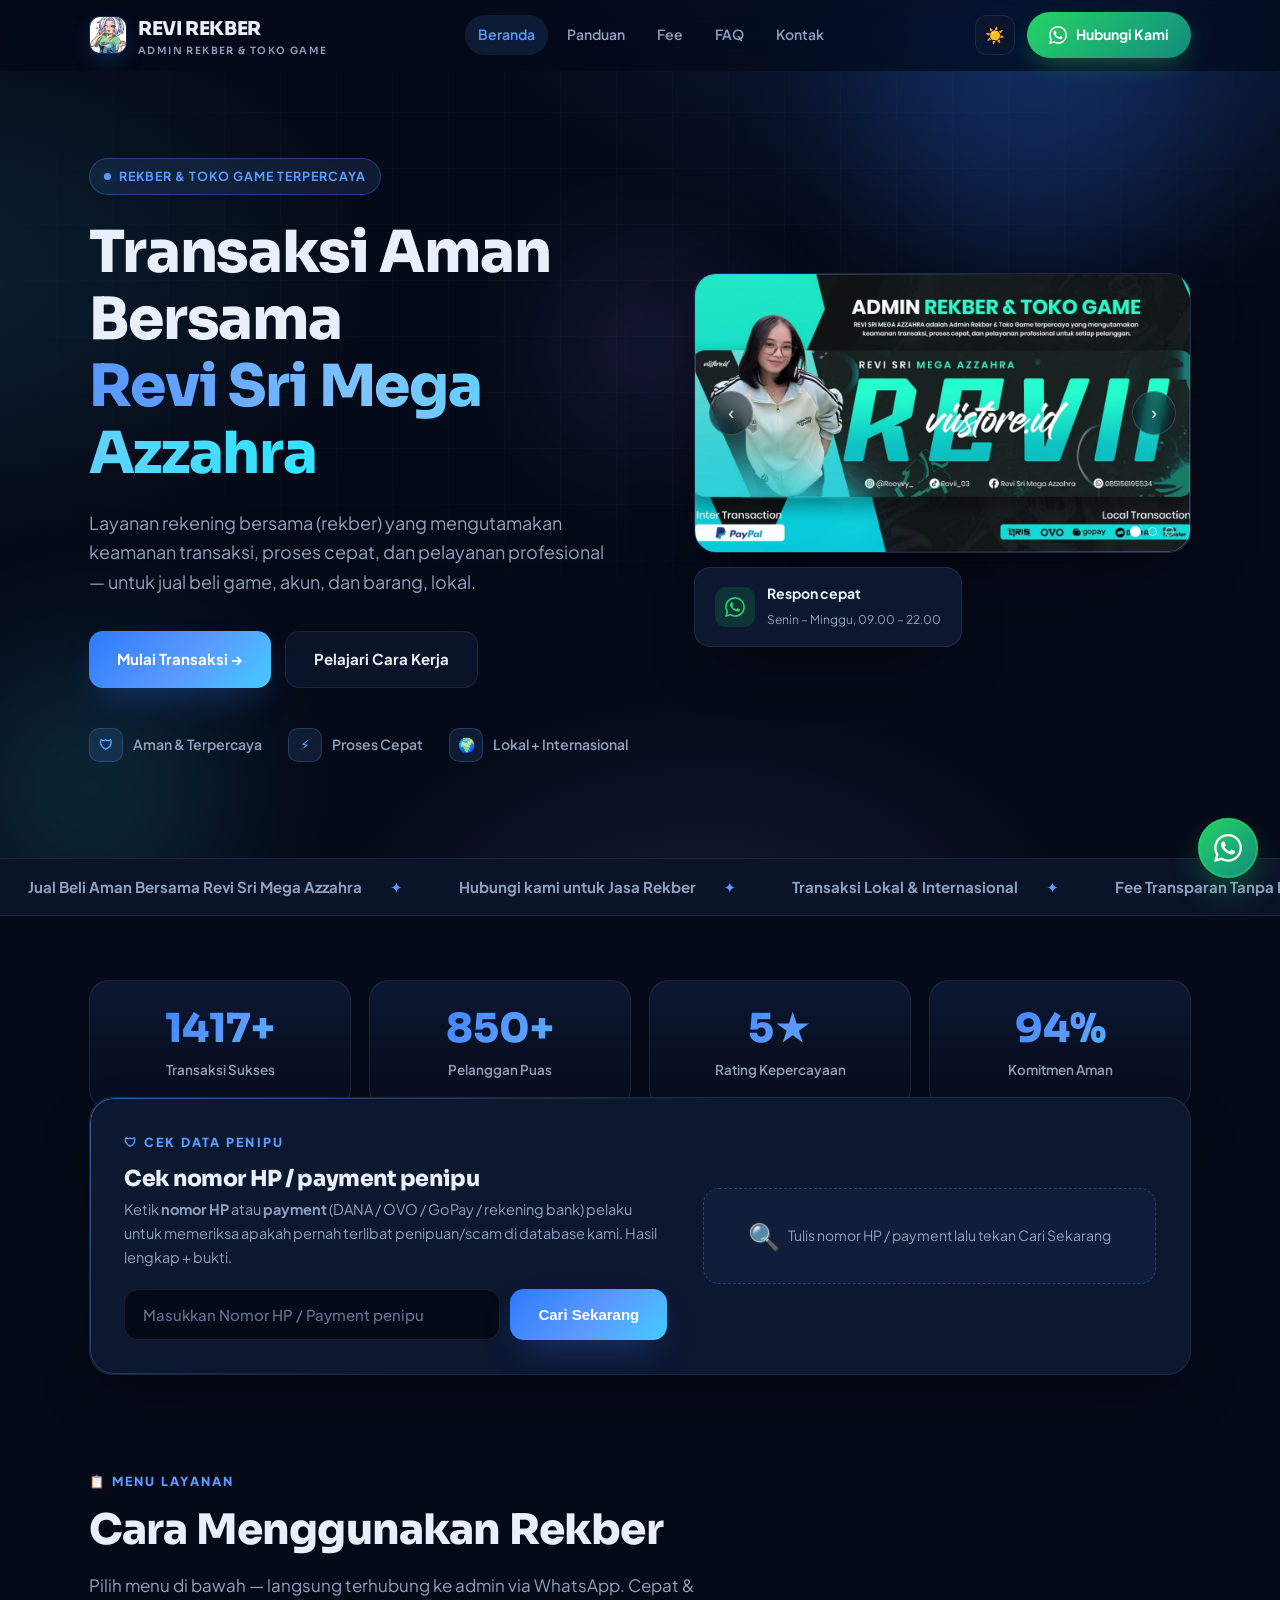
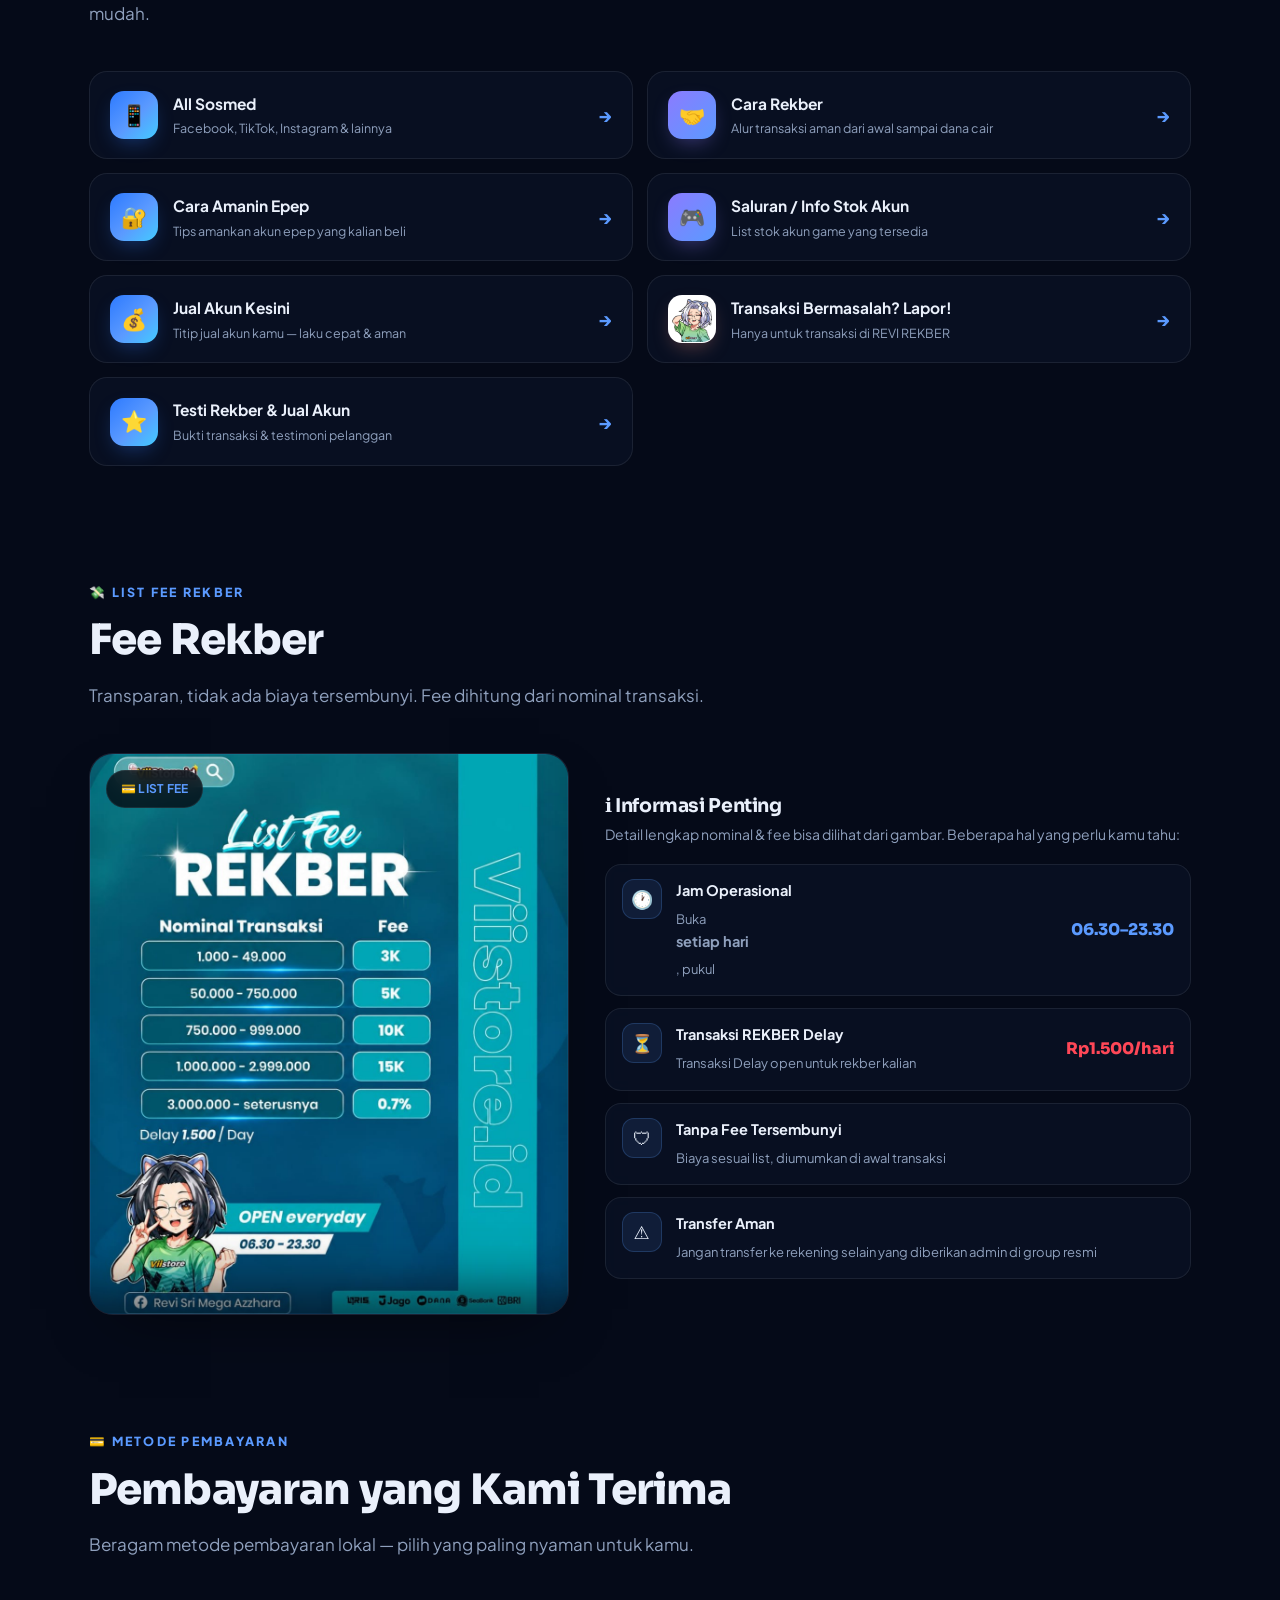
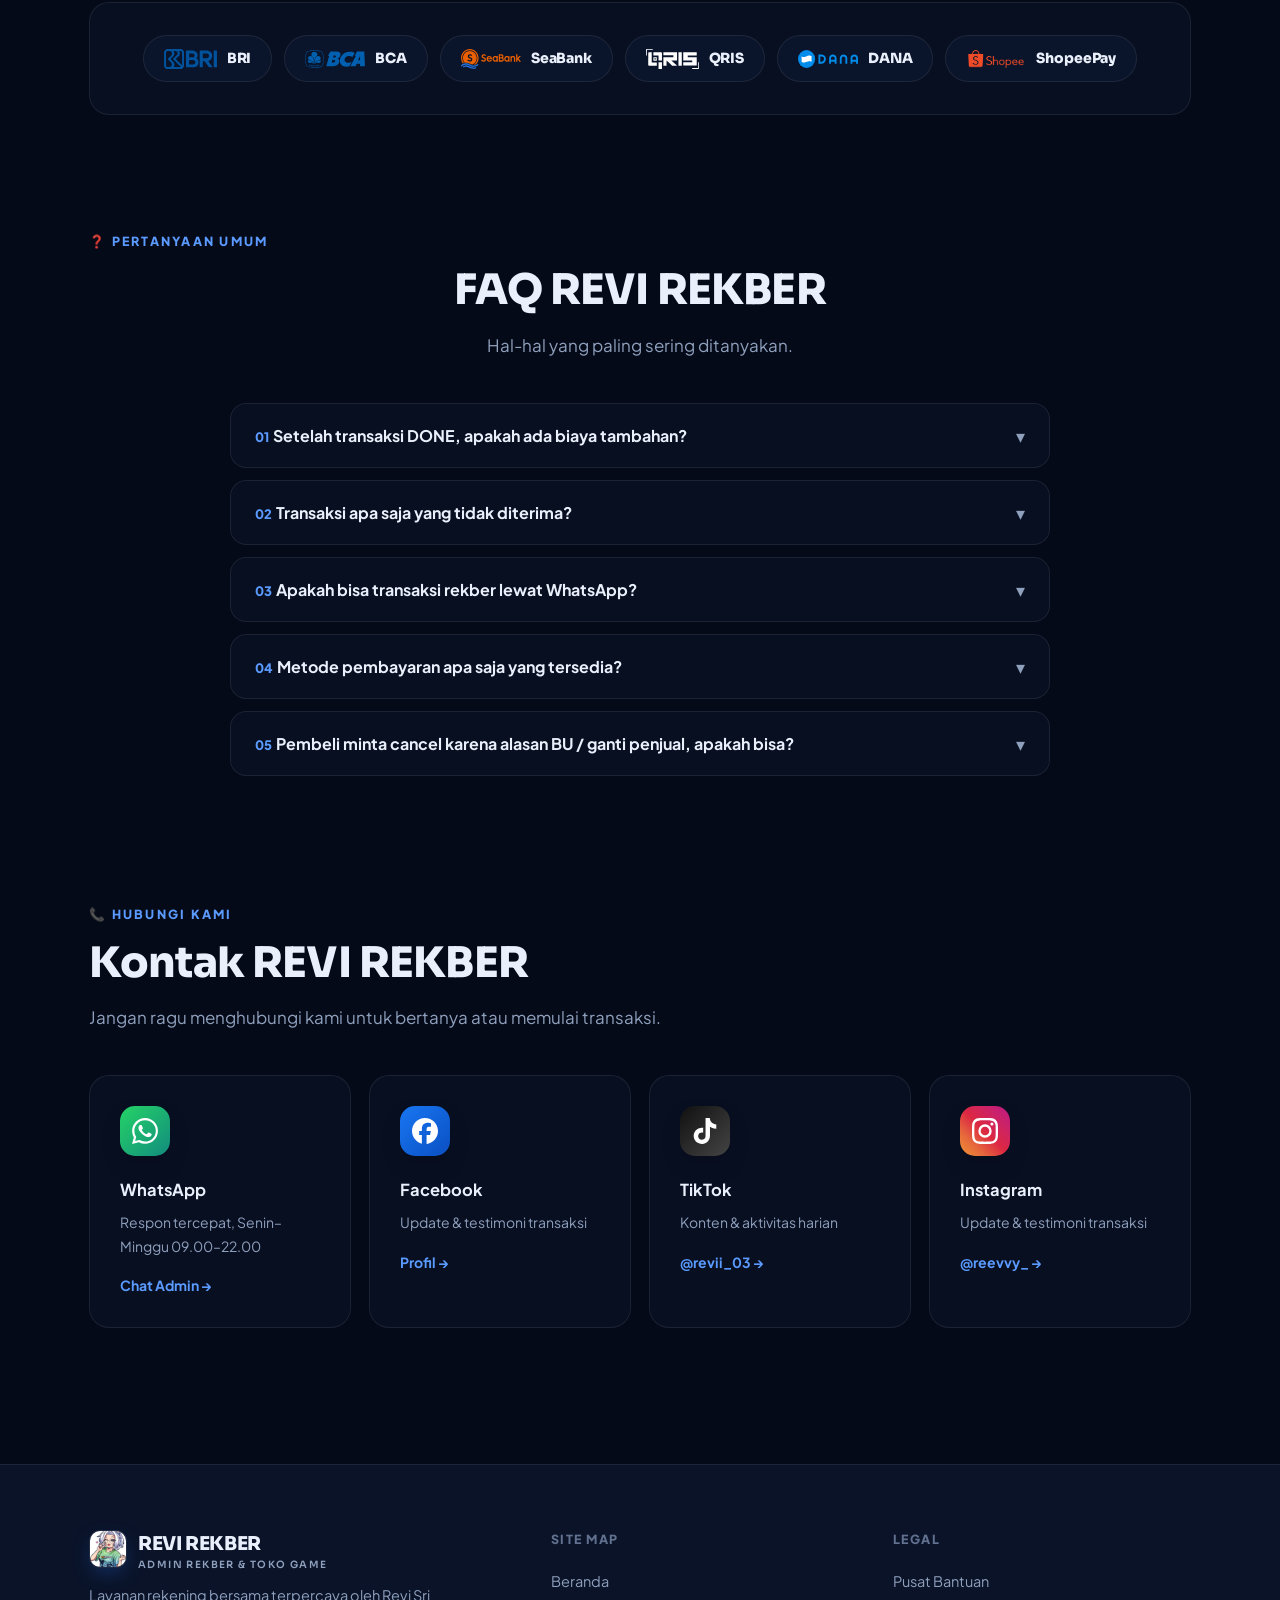
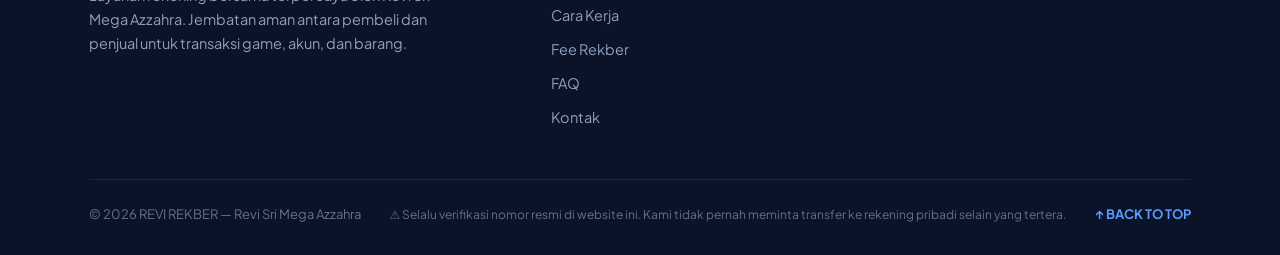
==== index.html @ 588df106 "Fix nomor WA utama: 6281234567890 -> 6285156195534 (Admin 1) — tombol Hubungi Kami & FAB WA" ====
<!DOCTYPE html>
<html lang="id">
<head>
<meta charset="UTF-8">
<meta name="viewport" content="width=device-width, initial-scale=1.0">
<title>REVI REKBER — Admin Rekber & Toko Game Terpercaya</title>
<meta name="description" content="Layanan rekening bersama (rekber) terpercaya oleh Revi Sri Mega Azzahra. Transaksi lokal aman: game, akun, dan barang. GoPay, DANA, Bank.">
<link rel="preconnect" href="https://fonts.googleapis.com">
<link rel="preconnect" href="https://fonts.gstatic.com" crossorigin>
<link href="https://fonts.googleapis.com/css2?family=Plus+Jakarta+Sans:wght@400;500;600;700;800&family=Sora:wght@600;700;800&display=swap" rel="stylesheet">
<link rel="icon" type="image/png" href="img/favicon-brand.png">
<link rel="apple-touch-icon" href="img/apple-icon.png">
<style>
/* ===== CONFIG (EDIT DI SINI) ===== */
/* nomor WA: format 628xxx (tanpa +) */
/* ================================= */
:root{
  --bg:#050a18;
  --bg-2:#081129;
  --surface:rgba(13,24,48,.72);
  --surface-solid:#0c1730;
  --card-bg:rgba(10,19,38,.72);
  --card-bg-solid:#0a1326;
  --line:rgba(255,255,255,.08);
  --ink:#eaf0fb;
  --muted:#8fa0bd;
  --muted-2:#61718f;
  --blue:#5b9aff;
  --blue-deep:#2d7aff;
  --cyan:#38e1ff;
  --violet:#8b7bff;
  --blue-glow:rgba(45,122,255,.38);
  --green:#22c55e;
  --green-glow:rgba(37,211,102,.45);
  --red:#ff4757;
  --gold:#ffd166;
  --grad-main:linear-gradient(135deg,#2d7aff 0%,#5b9aff 55%,#38e1ff 120%);
  --grad-violet:linear-gradient(135deg,#8b7bff,#5b9aff);
  --grad-wa:linear-gradient(135deg,#25d366,#128c7e);
  --shadow:0 24px 60px -22px rgba(0,0,0,.65);
  --font:"Plus Jakarta Sans",system-ui,sans-serif;
  --font-d:"Sora","Plus Jakarta Sans",system-ui,sans-serif;
}
[data-theme="light"]{
  --bg:#f2f6fd;
  --bg-2:#e9eff9;
  --surface:rgba(255,255,255,.82);
  --surface-solid:#ffffff;
  --card-bg:rgba(255,255,255,.86);
  --card-bg-solid:#ffffff;
  --line:rgba(12,22,45,.10);
  --ink:#0c162d;
  --muted:#4b5d7c;
  --muted-2:#7c8aa5;
  --blue-glow:rgba(45,122,255,.22);
  --green-glow:rgba(37,211,102,.28);
  --shadow:0 24px 60px -26px rgba(15,40,90,.28);
}
*{margin:0;padding:0;box-sizing:border-box}
html{scroll-behavior:smooth}
body{
  background:var(--bg);
  color:var(--ink);
  font-family:var(--font);
  font-size:16px;
  line-height:1.65;
  transition:background .3s,color .3s;
  overflow-x:hidden;
}
a{color:inherit;text-decoration:none}
img{max-width:100%;display:block}
.container{max-width:1150px;margin:0 auto;padding:0 24px}
.badge{
  display:inline-flex;align-items:center;gap:8px;
  font-size:12.5px;font-weight:700;letter-spacing:.08em;text-transform:uppercase;
  color:var(--blue);background:rgba(91,154,255,.12);
  border:1px solid rgba(91,154,255,.3);
  padding:7px 14px;border-radius:100px;
  backdrop-filter:blur(6px);
}
.badge .dot{width:7px;height:7px;border-radius:50%;background:var(--blue);box-shadow:0 0 10px var(--blue-glow);animation:pulse 2s infinite}
@keyframes pulse{0%,100%{opacity:1;transform:scale(1)}50%{opacity:.55;transform:scale(.82)}}
h1,h2,h3{line-height:1.16;letter-spacing:-.02em;font-family:var(--font-d)}
.section{padding:96px 0}
.section-tag{font-size:12.5px;font-weight:800;letter-spacing:.18em;text-transform:uppercase;color:var(--blue);margin-bottom:14px;display:block}
.section h2{font-size:clamp(28px,4vw,42px);font-weight:800;margin-bottom:16px}
.section .lead{color:var(--muted);max-width:640px;margin-bottom:44px;font-size:17px}

/* ===== SCROLL PROGRESS ===== */
.progress{position:fixed;top:0;left:0;right:0;height:3px;z-index:999;background:transparent}
.progress-bar{height:100%;width:0;background:var(--grad-main);box-shadow:0 0 12px var(--blue-glow);transition:width .12s linear}

/* ===== NAV ===== */
nav{
  position:fixed;top:0;left:0;right:0;z-index:100;
  background:rgba(5,10,24,.72);
  backdrop-filter:blur(18px) saturate(1.4);
  -webkit-backdrop-filter:blur(18px) saturate(1.4);
  border-bottom:1px solid transparent;
  transition:background .3s,border-color .3s,box-shadow .3s;
}
nav.scrolled{background:rgba(5,10,24,.9);border-bottom:1px solid var(--line);box-shadow:0 12px 40px -18px rgba(0,0,0,.6)}
[data-theme="light"] nav{background:rgba(242,246,253,.8)}
[data-theme="light"] nav.scrolled{background:rgba(242,246,253,.95)}
.nav-inner{display:flex;align-items:center;justify-content:space-between;height:70px}
.logo{display:flex;align-items:center;gap:11px;font-weight:800;font-size:19px;letter-spacing:-.02em;font-family:var(--font-d)}
.logo-mark{
  width:38px;height:38px;border-radius:11px;
  overflow:hidden;flex:none;
  background:var(--surface-solid);
  display:grid;place-items:center;
  box-shadow:0 8px 22px -6px var(--blue-glow);
  position:relative;
  border:1px solid var(--line);
}
.logo-mark img{width:100%;height:100%;object-fit:cover;display:block}
.logo-mark::after{content:"";position:absolute;inset:0;border-radius:11px;background:var(--grad-main);opacity:.25;filter:blur(12px);z-index:-1}
.logo small{display:block;font-size:10px;font-weight:600;letter-spacing:.14em;color:var(--muted);text-transform:uppercase;line-height:1}
.nav-links{display:flex;gap:6px;align-items:center}
.nav-links a{
  font-size:14px;font-weight:600;color:var(--muted);transition:color .2s;
  padding:8px 13px;border-radius:100px;
}
.nav-links a:hover{color:var(--ink)}
.nav-links a.active{color:var(--blue);background:rgba(91,154,255,.12)}
.nav-cta{display:flex;align-items:center;gap:12px}
.btn-wa svg{width:18px;height:18px;fill:#fff;flex:none}
.btn-wa{
  display:inline-flex;align-items:center;gap:9px;
  background:var(--grad-wa);
  color:#fff;font-weight:700;font-size:14px;
  padding:11px 22px;border-radius:100px;
  box-shadow:0 10px 26px -8px var(--green-glow);
  transition:transform .2s,box-shadow .2s;
}
.btn-wa:hover{transform:translateY(-2px);box-shadow:0 16px 32px -8px var(--green-glow)}
.theme-toggle{
  width:40px;height:40px;border-radius:12px;border:1px solid var(--line);
  background:var(--surface);color:var(--muted);cursor:pointer;
  display:grid;place-items:center;font-size:16px;transition:color .2s,border-color .2s,transform .2s;
}
.theme-toggle:hover{color:var(--blue);border-color:var(--blue);transform:rotate(14deg)}
.hamburger{display:none;background:none;border:none;color:var(--ink);font-size:24px;cursor:pointer}
@media(max-width:960px){
  .nav-links{display:none}
  .hamburger{display:block}
  .nav-links.open{
    display:flex;position:absolute;top:70px;left:0;right:0;
    flex-direction:column;background:var(--surface-solid);
    border-bottom:1px solid var(--line);padding:18px 24px 26px;gap:10px;align-items:stretch;
  }
  .nav-links.open a{text-align:left;padding:12px 16px}
}

/* ===== HERO ===== */
.hero{
  position:relative;padding:158px 0 96px;
  background:
    radial-gradient(1000px 520px at 85% -8%, rgba(45,122,255,.2), transparent 65%),
    radial-gradient(760px 460px at -6% 32%, rgba(56,225,255,.1), transparent 60%),
    radial-gradient(640px 420px at 55% 110%, rgba(139,123,255,.12), transparent 60%),
    var(--bg);
  overflow:hidden;
}
.hero::before{
  content:"";position:absolute;inset:0;pointer-events:none;
  background-image:linear-gradient(var(--line) 1px,transparent 1px),linear-gradient(90deg,var(--line) 1px,transparent 1px);
  background-size:56px 56px;opacity:.22;
  mask-image:radial-gradient(ellipse 90% 70% at 50% 30%,#000 30%,transparent 75%);
  -webkit-mask-image:radial-gradient(ellipse 90% 70% at 50% 30%,#000 30%,transparent 75%);
}
.orb{position:absolute;border-radius:50%;filter:blur(70px);pointer-events:none;opacity:.5;animation:float 9s ease-in-out infinite}
.orb.o1{width:340px;height:340px;background:rgba(45,122,255,.4);top:-80px;right:6%;animation-delay:0s}
.orb.o2{width:260px;height:260px;background:rgba(56,225,255,.28);bottom:-60px;left:-40px;animation-delay:-3s}
.orb.o3{width:180px;height:180px;background:rgba(139,123,255,.3);top:30%;left:44%;animation-delay:-6s}
@keyframes float{0%,100%{transform:translateY(0)}50%{transform:translateY(-26px)}}
.hero-grid{position:relative;z-index:2;display:grid;grid-template-columns:1.05fr .95fr;gap:56px;align-items:center}
.hero .badge{margin-bottom:24px}
.hero h1{font-size:clamp(34px,5vw,58px);font-weight:800;margin-bottom:20px}
.hero h1 .grad{
  background:linear-gradient(92deg,var(--blue) 8%,#7ec4ff 45%,var(--cyan) 90%);
  -webkit-background-clip:text;background-clip:text;-webkit-text-fill-color:transparent;
}
.hero p.lead{color:var(--muted);font-size:18px;max-width:520px;margin-bottom:34px}
.hero-actions{display:flex;gap:14px;flex-wrap:wrap;margin-bottom:40px}
.btn{
  display:inline-flex;align-items:center;justify-content:center;gap:10px;
  font-weight:700;font-size:15px;padding:15px 28px;border-radius:14px;
  transition:transform .2s,box-shadow .2s,background .2s;
  cursor:pointer;border:none;
}
.btn-blue{background:var(--grad-main);color:#fff;box-shadow:0 16px 36px -12px var(--blue-glow);position:relative;overflow:hidden}
.btn-blue::after{content:"";position:absolute;top:0;left:-80%;width:50%;height:100%;background:linear-gradient(100deg,transparent,rgba(255,255,255,.35),transparent);transform:skewX(-20deg);animation:shine 3.4s ease-in-out infinite}
@keyframes shine{0%{left:-80%}55%,100%{left:140%}}
.btn-blue:hover{transform:translateY(-3px)}
.btn-ghost{border:1px solid var(--line);color:var(--ink);background:var(--surface);backdrop-filter:blur(8px)}
.btn-ghost:hover{border-color:var(--blue);color:var(--blue);transform:translateY(-3px)}
.hero-trust{display:flex;gap:26px;flex-wrap:wrap}
.trust-item{display:flex;align-items:center;gap:10px;font-size:14px;color:var(--muted);font-weight:600}
.trust-item .ic{
  width:34px;height:34px;border-radius:10px;background:rgba(91,154,255,.12);
  border:1px solid rgba(91,154,255,.25);display:grid;place-items:center;color:var(--blue);
}
.hero-visual{position:relative}
.carousel{
  border-radius:22px;overflow:hidden;position:relative;
  border:1px solid var(--line);box-shadow:var(--shadow);
  background:var(--surface-solid);
}
.carousel::before{content:"";position:absolute;inset:0;border-radius:22px;padding:1px;background:linear-gradient(140deg,rgba(91,154,255,.5),transparent 40%,transparent 60%,rgba(56,225,255,.35));-webkit-mask:linear-gradient(#000 0 0) content-box,linear-gradient(#000 0 0);-webkit-mask-composite:xor;mask-composite:exclude;pointer-events:none;z-index:3}
.carousel-track{display:flex;transition:transform .55s cubic-bezier(.4,0,.2,1)}
.carousel-slide{min-width:100%}
.carousel-slide img{width:100%;aspect-ratio:16/9;object-fit:cover;cursor:zoom-in}
.carousel-nav{
  position:absolute;bottom:16px;right:16px;display:flex;gap:8px;z-index:3;
}
.carousel-dot{
  width:9px;height:9px;border-radius:50%;border:1.5px solid #fff;
  background:transparent;cursor:pointer;opacity:.6;transition:all .25s;
}
.carousel-dot.active{background:#fff;opacity:1;transform:scale(1.2)}
.carousel-arrow{
  position:absolute;top:50%;transform:translateY(-50%);z-index:3;
  width:44px;height:44px;border-radius:50%;border:1px solid rgba(255,255,255,.18);cursor:pointer;
  background:rgba(5,10,24,.5);color:#fff;font-size:18px;
  backdrop-filter:blur(8px);transition:background .2s,transform .2s;
}
.carousel-arrow:hover{background:rgba(45,122,255,.85);transform:translateY(-50%) scale(1.06)}
.carousel-arrow.prev{left:14px}.carousel-arrow.next{right:14px}
.floating-card{
  position:relative;left:auto;bottom:auto;z-index:4;
  background:var(--surface-solid);border:1px solid var(--line);
  border-radius:16px;padding:14px 20px;box-shadow:var(--shadow);
  display:flex;align-items:center;gap:12px;backdrop-filter:blur(10px);
  width:max-content;max-width:100%;margin-top:14px;
}
.floating-card .ic{width:40px;height:40px;border-radius:11px;background:rgba(37,211,102,.15);color:#25d366;display:grid;place-items:center;font-size:18px}
.floating-card .ic svg{width:20px;height:20px;fill:#25d366}
.floating-card b{display:block;font-size:14px}
.floating-card span{font-size:12px;color:var(--muted)}

/* ===== MARQUEE ===== */
.marquee{
  border-top:1px solid var(--line);border-bottom:1px solid var(--line);
  background:var(--surface);overflow:hidden;padding:16px 0;
  backdrop-filter:blur(8px);
}
.marquee-track{display:flex;white-space:nowrap;animation:scroll 30s linear infinite;width:max-content}
.marquee-track span{
  font-weight:700;font-size:15px;color:var(--muted);
  padding:0 28px;display:flex;align-items:center;gap:28px;
}
.marquee-track span::after{content:"✦";color:var(--blue)}
@keyframes scroll{from{transform:translateX(0)}to{transform:translateX(-50%)}}

/* ===== STATS ===== */
.stats{
  padding:64px 0 40px;position:relative;z-index:5;
}
.stats-grid{display:grid;grid-template-columns:repeat(4,1fr);gap:18px}
.stat-card{
  background:linear-gradient(180deg,rgba(45,122,255,.08),transparent 60%),var(--card-bg);
  border:1px solid var(--line);border-radius:20px;padding:26px 22px;text-align:center;
  backdrop-filter:blur(10px);transition:transform .25s,border-color .25s;
}
.stat-card:hover{transform:translateY(-5px);border-color:rgba(91,154,255,.45)}
.stat-card .num{font-family:var(--font-d);font-size:clamp(28px,4vw,40px);font-weight:800;background:var(--grad-main);-webkit-background-clip:text;background-clip:text;-webkit-text-fill-color:transparent;line-height:1.1}
.stat-card span{display:block;margin-top:8px;font-size:13.5px;color:var(--muted);font-weight:600}
@media(max-width:900px){.stats-grid{grid-template-columns:repeat(2,1fr)}}

/* ===== CEK DATA ===== */
.cek-data{margin-top:-52px;position:relative;z-index:5}
.cek-card{
  background:var(--surface-solid);border:1px solid var(--line);
  border-radius:24px;box-shadow:var(--shadow);padding:34px;
  display:grid;grid-template-columns:1.2fr 1fr;gap:36px;align-items:center;
  backdrop-filter:blur(14px);
  position:relative;overflow:hidden;
}
.cek-card::before{content:"";position:absolute;inset:0;border-radius:24px;padding:1px;background:linear-gradient(140deg,rgba(91,154,255,.55),transparent 45%);-webkit-mask:linear-gradient(#000 0 0) content-box,linear-gradient(#000 0 0);-webkit-mask-composite:xor;mask-composite:exclude;pointer-events:none}
.cek-card h3{font-size:22px;font-weight:800;margin-bottom:6px}
.cek-card p{color:var(--muted);font-size:14.5px;margin-bottom:20px}
.cek-form{display:flex;gap:10px;flex-wrap:wrap}
.cek-form input{
  flex:1;min-width:200px;background:var(--bg);border:1px solid var(--line);
  color:var(--ink);font-family:var(--font);font-size:15px;font-weight:600;
  padding:15px 18px;border-radius:14px;outline:none;transition:border-color .2s,box-shadow .2s;
}
.cek-form input:focus{border-color:var(--blue);box-shadow:0 0 0 4px rgba(91,154,255,.14)}
.cek-form input::placeholder{color:var(--muted-2);font-weight:500}
.cek-res{
  background:rgba(91,154,255,.06);border:1px dashed rgba(91,154,255,.3);
  border-radius:16px;padding:20px;font-size:14px;color:var(--muted);
  min-height:96px;display:flex;align-items:center;justify-content:center;text-align:center;gap:8px;
  transition:border-color .25s,background .25s;
}
.cek-res.ok{border-color:rgba(37,211,102,.45);background:rgba(37,211,102,.08)}
.cek-res.danger{border-color:rgba(255,71,87,.5);background:rgba(255,71,87,.1);color:var(--red)}
.cek-res .big{font-size:26px}

/* ===== STEPS ===== */
.steps{display:grid;grid-template-columns:repeat(4,1fr);gap:18px}
.step{
  background:var(--card-bg);border:1px solid var(--line);border-radius:20px;
  padding:28px 22px;position:relative;transition:transform .25s,border-color .25s;
  backdrop-filter:blur(8px);
}
.step:hover{transform:translateY(-5px);border-color:rgba(91,154,255,.45)}
.step .num{
  font-size:36px;font-weight:800;line-height:1;
  background:var(--grad-main);
  -webkit-background-clip:text;background-clip:text;-webkit-text-fill-color:transparent;
  margin-bottom:18px;display:block;font-family:var(--font-d);
}
.step b{display:block;font-size:16.5px;margin-bottom:8px}
.step p{font-size:14px;color:var(--muted)}
.step .conn{
  position:absolute;top:50%;right:-14px;transform:translateY(-50%);
  color:var(--blue);font-size:18px;font-weight:800;z-index:2;
}
@media(max-width:1000px){
  .hero-grid{grid-template-columns:1fr;gap:40px}
  .cek-card{grid-template-columns:1fr}
  .steps{grid-template-columns:repeat(2,1fr)}
  .step .conn{display:none}
}
@media(max-width:600px){
  .steps{grid-template-columns:1fr}
  .section{padding:70px 0}
}

/* ===== TERMS ===== */
.terms{display:grid;grid-template-columns:repeat(2,1fr);gap:18px}
.term{
  background:var(--card-bg);border:1px solid var(--line);border-radius:18px;
  padding:24px;display:flex;gap:16px;align-items:flex-start;
  backdrop-filter:blur(8px);transition:transform .25s,border-color .25s;
}
.term:hover{transform:translateY(-3px);border-color:rgba(91,154,255,.35)}
.term .n{
  flex:none;width:36px;height:36px;border-radius:11px;
  background:rgba(91,154,255,.12);color:var(--blue);
  display:grid;place-items:center;font-weight:800;font-size:14px;font-family:var(--font-d);
}
.term p{font-size:14.5px;color:var(--muted)}
.term p b{color:var(--ink);font-weight:700}
.term.danger .n{background:rgba(255,71,87,.14);color:var(--red);box-shadow:0 0 18px -4px rgba(255,71,87,.5)}
.term.danger p b{color:var(--red)}
@media(max-width:800px){.terms{grid-template-columns:1fr}}

/* ===== FEE ===== */
.fee-wrap{display:grid;grid-template-columns:.9fr 1.1fr;gap:36px;align-items:center}
.fee-figure{
  position:relative;border-radius:24px;overflow:hidden;border:1px solid var(--line);
  background:var(--card-bg);box-shadow:0 24px 60px -30px rgba(0,0,0,.6);
}
.fee-figure img{display:block;width:100%;height:auto;max-height:560px;object-fit:cover}
.fee-figure .fee-badge{
  position:absolute;top:16px;left:16px;display:flex;align-items:center;gap:8px;
  background:rgba(6,10,18,.8);backdrop-filter:blur(8px);border:1px solid var(--line);
  padding:8px 14px;border-radius:999px;font-size:12px;font-weight:700;color:var(--blue);
  letter-spacing:.02em;
}
.fee-figure::after{
  content:'';position:absolute;inset:0;pointer-events:none;
  box-shadow:inset 0 0 0 1px rgba(91,154,255,.08), inset 0 -60px 60px -40px rgba(6,8,14,.7);
}
.fee-info h3{font-size:19px;margin:6px 0 6px;display:flex;align-items:center;gap:8px}
.fee-info p{font-size:14px;color:var(--muted);line-height:1.65;margin-bottom:6px}
.fee-points{display:flex;flex-direction:column;gap:12px;margin-top:18px}
.fee-point{
  display:flex;gap:14px;align-items:flex-start;padding:14px 16px;
  background:var(--card-bg);border:1px solid var(--line);border-radius:16px;
  backdrop-filter:blur(8px);transition:transform .2s, border-color .2s;
}
.fee-point:hover{transform:translateX(4px);border-color:rgba(91,154,255,.5)}
.fee-point .ic{
  flex:none;width:40px;height:40px;border-radius:12px;display:grid;place-items:center;
  font-size:18px;background:rgba(91,154,255,.1);border:1px solid rgba(91,154,255,.22);
}
.fee-point .pp b{display:block;font-size:14.5px;margin-bottom:2px}
.fee-point .pp span{font-size:13px;color:var(--muted);line-height:1.5}
.fee-point .val{margin-left:auto;align-self:center;font-weight:800;color:var(--blue);font-family:var(--font-d);white-space:nowrap}
.fee-point .val.red{color:var(--red)}
@media(max-width:900px){.fee-wrap{grid-template-columns:1fr}}

/* ===== TESTIMONI ===== */
.testi-grid{display:grid;grid-template-columns:repeat(3,1fr);gap:18px}
.testi-card{
  background:var(--card-bg);border:1px solid var(--line);border-radius:20px;
  padding:28px;backdrop-filter:blur(8px);
  display:flex;flex-direction:column;gap:14px;
  transition:transform .25s,border-color .25s;position:relative;
}
.testi-card:hover{transform:translateY(-5px);border-color:rgba(91,154,255,.45)}
.testi-card .stars{color:var(--gold);font-size:15px;letter-spacing:2px}
.testi-card p{font-size:14.5px;color:var(--muted);font-style:italic;flex:1}
.testi-card .who{display:flex;align-items:center;gap:12px;padding-top:14px;border-top:1px dashed var(--line)}
.testi-card .av{
  width:42px;height:42px;border-radius:50%;flex:none;
  background:var(--grad-main);color:#fff;display:grid;place-items:center;
  font-weight:800;font-size:15px;font-family:var(--font-d);
}
.testi-card .who b{display:block;font-size:14px}
.testi-card .who span{font-size:12px;color:var(--muted-2)}
.testi-card .qmark{position:absolute;top:18px;right:22px;font-size:44px;font-family:var(--font-d);color:rgba(91,154,255,.15);font-weight:800;line-height:1}
@media(max-width:900px){.testi-grid{grid-template-columns:1fr}}

/* ===== PAYMENT ===== */
.sprite{position:absolute;width:0;height:0;overflow:hidden}
.pay-card{
  background:var(--card-bg);border:1px solid var(--line);border-radius:20px;
  padding:32px;backdrop-filter:blur(8px);
}
.pay-row{display:flex;flex-wrap:wrap;gap:12px;justify-content:center}
.pay-chip{
  display:inline-flex;align-items:center;gap:10px;
  border:1px solid var(--line);background:var(--surface);
  border-radius:100px;padding:11px 20px;font-size:14px;font-weight:700;
  transition:transform .2s,border-color .2s,box-shadow .2s;color:var(--ink);
}
.pay-chip:hover{transform:translateY(-2px);border-color:var(--bc,rgba(91,154,255,.5));box-shadow:0 10px 24px -12px var(--bc,var(--blue-glow))}
.pay-chip .lg{width:19px;height:19px;flex:none;display:grid;place-items:center}
.pay-chip .lg svg{width:100%;height:100%;fill:currentColor}
.pay-chip.lg-img .lg{width:auto;height:20px}
.pay-chip.lg-img .lg img{height:20px;width:auto;max-width:60px;object-fit:contain;display:block}
.pay-chip .bt{font-weight:800;font-family:var(--font-d);letter-spacing:-.01em}
.pay-chip small{font-weight:600;color:var(--muted);font-size:12px}
.c-wa{color:#25d366}.c-fb{color:#1877f2}.c-tt{color:#000}.c-tt svg{fill:#010101}
[data-theme="light"] .c-tt{color:#111}
.c-pp{color:#003087}.c-pp .pp2{color:#0070ba}
.c-wise{color:#00b9f1}.c-bca{color:#0066b3}.c-bri{color:#00529c}.c-mdr{color:#003a70}
.c-bni{color:#f58220}.c-gopay{color:#00aed6}.c-ovo{color:#4c2e83}.c-dana{color:#108ee9}
.c-shopee{color:#ee4d2d}
.pay-chip.c-bg{background:color-mix(in srgb, var(--bc) 12%, transparent);border-color:color-mix(in srgb, var(--bc) 35%, transparent)}
.c-bg-bca{--bc:#0066b3}.c-bg-bri{--bc:#00529c}.c-bg-mdr{--bc:#003a70}.c-bg-bni{--bc:#f58220}
.c-bg-gopay{--bc:#00aed6}.c-bg-ovo{--bc:#4c2e83}.c-bg-dana{--bc:#108ee9}.c-bg-shopee{--bc:#ee4d2d}
.pay-intl{margin-top:20px;padding-top:20px;border-top:1px dashed var(--line);display:flex;flex-wrap:wrap;gap:12px;justify-content:center}
.pay-intl .pay-chip{border-color:rgba(139,123,255,.35);background:rgba(139,123,255,.08)}

/* ===== FAQ ===== */
.faq{max-width:820px;margin:0 auto}
.faq-item{
  border:1px solid var(--line);border-radius:16px;margin-bottom:12px;
  background:var(--card-bg);overflow:hidden;backdrop-filter:blur(8px);
  transition:border-color .25s;
}
.faq-item.open{border-color:rgba(91,154,255,.5)}
.faq-q{
  width:100%;background:none;border:none;cursor:pointer;
  display:flex;align-items:center;justify-content:space-between;gap:16px;
  padding:20px 24px;color:var(--ink);font-family:var(--font);
  font-size:16px;font-weight:700;text-align:left;
}
.faq-q .q-n{color:var(--blue);font-size:13px;font-weight:800;margin-right:4px}
.faq-q .chev{color:var(--muted);transition:transform .3s;flex:none;font-size:18px}
.faq-item.open .chev{transform:rotate(180deg);color:var(--blue)}
.faq-a{max-height:0;overflow:hidden;transition:max-height .35s ease}
.faq-a p{padding:0 24px 22px;color:var(--muted);font-size:14.5px}

/* ===== CONTACT ===== */
.contact-grid{display:grid;grid-template-columns:repeat(4,1fr);gap:18px}
.contact-card{
  background:var(--card-bg);border:1px solid var(--line);border-radius:20px;
  padding:30px;display:flex;flex-direction:column;gap:8px;
  backdrop-filter:blur(8px);transition:transform .25s,border-color .25s;
}
.contact-card:hover{transform:translateY(-5px);border-color:rgba(91,154,255,.45)}
.contact-card .ic{
  width:50px;height:50px;border-radius:15px;margin-bottom:12px;
  display:grid;place-items:center;font-size:23px;color:#fff;
  box-shadow:0 10px 24px -8px rgba(0,0,0,.35);
}
.contact-card .ic.wa{background:var(--grad-wa)}
.contact-card .ic.fb{background:linear-gradient(135deg,#1877f2,#0a4fc2)}
.contact-card .ic.tt{background:linear-gradient(135deg,#111,#444)}
.contact-card .ic.ig{background:linear-gradient(45deg,#f09433,#e6683c 25%,#dc2743 50%,#cc2366 75%,#bc1888)}
.contact-card .ic svg{width:26px;height:26px;fill:#fff}
.contact-card b{font-size:16.5px}
.contact-card span{font-size:14px;color:var(--muted)}
.contact-card a{margin-top:8px;font-weight:700;font-size:14px;color:var(--blue)}
@media(max-width:900px){.contact-grid{grid-template-columns:1fr 1fr}}
@media(max-width:600px){.contact-grid{grid-template-columns:1fr}}

/* ===== FOOTER ===== */
footer{border-top:1px solid var(--line);background:var(--surface);padding:64px 0 30px;margin-top:40px;backdrop-filter:blur(8px)}
.foot-grid{display:grid;grid-template-columns:1.4fr 1fr 1fr;gap:44px;margin-bottom:44px}
.foot-grid h4{font-size:12.5px;font-weight:800;letter-spacing:.12em;text-transform:uppercase;color:var(--muted-2);margin-bottom:16px}
.foot-grid a{display:block;font-size:14.5px;color:var(--muted);padding:5px 0;transition:color .2s}
.foot-grid a:hover{color:var(--blue)}
.foot-about p{color:var(--muted);font-size:14.5px;max-width:360px;margin-top:14px}
.foot-bottom{
  border-top:1px solid var(--line);padding-top:24px;
  display:flex;justify-content:space-between;align-items:center;gap:16px;flex-wrap:wrap;
  font-size:13px;color:var(--muted-2);
}
.foot-bottom .warn{font-size:12px}
@media(max-width:800px){.foot-grid{grid-template-columns:1fr;gap:30px}}

/* ===== FLOATING WA ===== */
.wa-fab svg{width:28px;height:28px;fill:#fff}
.wa-fab{
  position:fixed;right:22px;bottom:22px;z-index:90;
  width:60px;height:60px;border-radius:50%;
  background:var(--grad-wa);
  display:grid;place-items:center;color:#fff;font-size:27px;
  box-shadow:0 16px 36px -8px var(--green-glow);
  animation:fab 2.6s ease-in-out infinite;
}
.wa-fab::after{content:"";position:absolute;inset:0;border-radius:50%;border:2px solid rgba(37,211,102,.5);animation:ring 2s ease-out infinite}
@keyframes ring{0%{transform:scale(1);opacity:.7}100%{transform:scale(1.55);opacity:0}}
@keyframes fab{0%,100%{transform:scale(1)}50%{transform:scale(1.06)}}
.back-top{
  position:fixed;right:26px;bottom:94px;z-index:90;
  width:44px;height:44px;border-radius:13px;border:1px solid var(--line);
  background:var(--surface-solid);color:var(--muted);cursor:pointer;
  font-size:16px;opacity:0;pointer-events:none;transition:all .3s;
}
.back-top.show{opacity:1;pointer-events:auto}
.back-top:hover{color:var(--blue);border-color:var(--blue)}

/* ===== REVEAL ===== */
.reveal{opacity:0;transform:translateY(26px);transition:opacity .7s ease,transform .7s ease}
.reveal.in{opacity:1;transform:none}
.reveal.d1{transition-delay:.08s}.reveal.d2{transition-delay:.16s}.reveal.d3{transition-delay:.24s}.reveal.d4{transition-delay:.32s}
@media(prefers-reduced-motion:reduce){
  .reveal{opacity:1;transform:none;transition:none}
  .marquee-track,.wa-fab,.orb,.floating-card,.badge .dot{animation:none}
}

/* ===== MENU LAYANAN ===== */
.menu-grid{display:grid;grid-template-columns:repeat(2,1fr);gap:14px}
.menu-item{
  display:flex;align-items:center;gap:15px;background:var(--card-bg);
  border:1px solid var(--line);border-radius:18px;padding:19px 20px;
  backdrop-filter:blur(8px);
  transition:transform .2s,border-color .2s,background .2s,box-shadow .2s;
}
.menu-item:hover{transform:translateY(-4px);border-color:rgba(91,154,255,.5);background:var(--surface);box-shadow:0 18px 40px -20px var(--blue-glow)}
.menu-item .mi-ic{
  width:48px;height:48px;border-radius:14px;flex:none;
  background:var(--grad-main);
  display:grid;place-items:center;font-size:21px;
  box-shadow:0 8px 20px -6px var(--blue-glow);
}
.menu-item:nth-child(2n) .mi-ic{background:var(--grad-violet);box-shadow:0 8px 20px -6px rgba(139,123,255,.4)}
.menu-item .mi-ic.img-ic{background:#fff;border:1px solid var(--line);overflow:hidden;padding:3px;box-shadow:0 8px 20px -6px rgba(206,123,109,.45)}
.menu-item .mi-ic.img-ic img{width:100%;height:100%;object-fit:cover;border-radius:10px;display:block}
.menu-item .mi-txt{flex:1;min-width:0}
.menu-item b{display:block;font-size:15.5px}
.menu-item small{font-size:12.5px;color:var(--muted);display:block;margin-top:2px}
.menu-item .mi-arr{color:var(--blue);font-size:18px;font-weight:800;transition:transform .2s}
.menu-item:hover .mi-arr{transform:translateX(4px)}
@media(max-width:680px){.menu-grid{grid-template-columns:1fr}}

/* ===== PICKER ADMIN (Jual Akun) ===== */
.admin-pick-overlay{
  position:fixed;inset:0;z-index:400;display:none;
  align-items:center;justify-content:center;padding:20px;
  background:rgba(3,6,14,.72);backdrop-filter:blur(8px);
}
.admin-pick-overlay.open{display:flex}
.admin-pick{
  position:relative;width:min(520px,100%);background:var(--surface-solid);
  border:1px solid var(--line);border-radius:24px;padding:28px;
  box-shadow:0 40px 90px -30px rgba(0,0,0,.8);
  animation:popIn .25s ease;
}
@keyframes popIn{from{opacity:0;transform:scale(.94) translateY(10px)}to{opacity:1;transform:none}}
.admin-pick h3{font-size:19px;display:flex;align-items:center;gap:9px;margin-bottom:6px}
.admin-pick > p{font-size:13.5px;color:var(--muted);margin-bottom:20px}
.admin-pick-grid{display:grid;grid-template-columns:1fr 1fr;gap:14px}
.admin-pick-card{
  display:flex;flex-direction:column;align-items:center;text-align:center;gap:10px;
  background:var(--card-bg);border:1px solid var(--line);border-radius:18px;padding:22px 16px;
  cursor:pointer;transition:transform .2s,border-color .2s,background .2s;
}
.admin-pick-card:hover{transform:translateY(-4px);border-color:rgba(37,211,102,.55);background:var(--surface)}
.admin-pick-card .ap-av{
  width:54px;height:54px;border-radius:50%;display:grid;place-items:center;
  font-size:20px;font-weight:800;color:#fff;background:var(--grad-wa);
  box-shadow:0 10px 22px -8px rgba(37,211,102,.45);
}
.admin-pick-card:nth-child(2) .ap-av{background:var(--grad-main);box-shadow:0 10px 22px -8px var(--blue-glow)}
.admin-pick-card .ap-av.ap-img{object-fit:cover;background:transparent;border:2px solid rgba(232,184,75,.35);box-shadow:0 10px 22px -8px rgba(232,184,75,.55)}
.admin-pick-card b{font-size:15px}
.admin-pick-card .ap-num{font-size:12.5px;color:var(--muted);font-family:var(--font-d);letter-spacing:.02em;flex:1;display:flex;align-items:center;justify-content:center}
.admin-pick-card .ap-btn{
  margin-top:6px;width:100%;padding:11px;border-radius:12px;border:none;cursor:pointer;
  background:var(--grad-wa);color:#fff;font-weight:800;font-size:13.5px;
  display:flex;align-items:center;justify-content:center;gap:7px;transition:filter .2s;
}
.admin-pick-card:nth-child(2) .ap-btn{background:var(--grad-main)}
.admin-pick-card .ap-btn:hover{filter:brightness(1.12)}
.admin-pick-card.testi-soon{opacity:.62;cursor:not-allowed;filter:grayscale(.35)}
.admin-pick-card.testi-soon:hover{transform:none;border-color:var(--line);background:var(--card-bg)}
.admin-pick-card.testi-soon .ap-av{background:#4b5668;box-shadow:none}
.admin-pick-card.testi-soon .ap-btn.soon{background:#4b5668;cursor:not-allowed;filter:none}
.admin-pick-x{
  position:absolute;top:18px;right:18px;width:34px;height:34px;border-radius:50%;
  border:1px solid var(--line);background:var(--surface);color:var(--muted);
  font-size:15px;cursor:pointer;transition:color .2s,border-color .2s;
}
.admin-pick-x:hover{color:var(--ink);border-color:var(--blue)}
@media(max-width:520px){.admin-pick-grid{grid-template-columns:1fr}.admin-pick{padding:22px}}

/* ===== CEK DETAIL + BUKTI ===== */
.cek-res.danger{flex-direction:column;align-items:flex-start;text-align:left}
.cek-detail{width:100%;margin-top:12px;display:flex;flex-direction:column;gap:5px}
.cek-detail div{display:flex;justify-content:space-between;gap:14px;font-size:13.5px;border-bottom:1px dashed rgba(255,255,255,.14);padding:5px 0}
.cek-detail span{color:var(--muted);flex:none}
.cek-detail strong{text-align:right;word-break:break-all}
.cek-bukti{margin-top:14px;width:100%}
.cek-bukti span{font-size:12.5px;color:var(--muted);display:block;margin-bottom:8px}
.cek-bukti img{max-width:190px;border-radius:12px;border:1px solid var(--line);cursor:pointer;box-shadow:var(--shadow)}
.cek-bukti img:hover{transform:scale(1.02)}

/* ===== IMAGE VIEWER (layar penuh, zoom-out + geser) ===== */
.viewer{
  position:fixed;inset:0;z-index:300;display:none;
  background:rgba(2,5,10,.94);backdrop-filter:blur(10px);
}
.viewer.open{display:block;animation:fadeIn .2s}
.v-stage{
  position:absolute;inset:0;overflow:hidden;
  cursor:zoom-in;touch-action:pan-y;
}
.v-stage img{
  position:absolute;left:50%;top:50%;
  max-width:94vw;max-height:88vh;width:auto;height:auto;
  transform:translate(-50%,-50%);
  border-radius:10px;box-shadow:0 30px 80px -20px rgba(0,0,0,.85);
  user-select:none;-webkit-user-drag:none;pointer-events:none;
  transition:transform .18s ease;
}
.v-cta{
  position:absolute;inset:0;display:flex;align-items:center;justify-content:center;
  background:radial-gradient(900px 500px at 50% 0%,rgba(45,122,255,.16),transparent 60%),var(--bg);
  padding:24px;overflow:auto;
}
.v-cta-inner{
  max-width:420px;width:100%;text-align:center;
  background:var(--surface-solid);border:1px solid var(--line);border-radius:24px;
  padding:38px 30px;box-shadow:0 40px 90px -30px rgba(0,0,0,.8);
}
.v-cta-ic{
  width:64px;height:64px;border-radius:18px;margin:0 auto 16px;display:grid;place-items:center;
  font-size:28px;background:var(--grad-main);box-shadow:0 12px 30px -8px var(--blue-glow);
}
.v-cta-inner h4{font-size:21px;margin-bottom:10px}
.v-cta-inner p{font-size:14px;color:var(--muted);line-height:1.6;margin-bottom:22px}
.v-cta-btn{
  display:flex;align-items:center;justify-content:center;gap:10px;width:100%;
  padding:16px 20px;border-radius:14px;background:var(--grad-wa);color:#fff;
  font-weight:800;font-size:15px;text-transform:uppercase;letter-spacing:.02em;
  box-shadow:0 18px 38px -14px rgba(37,211,102,.5);
  transition:filter .2s,transform .2s;
}
.v-cta-btn:hover{filter:brightness(1.1);transform:translateY(-2px)}
.v-cta-note{display:block;margin-top:14px;font-size:12.5px;color:var(--muted-2)}
.v-x{
  position:absolute;top:18px;right:18px;z-index:5;
  width:46px;height:46px;border-radius:50%;border:none;
  background:rgba(10,14,20,.6);backdrop-filter:blur(6px);
  color:#fff;font-size:20px;cursor:pointer;
  transition:background .2s,transform .2s;
}
.v-x:hover{background:rgba(255,84,112,.9);transform:rotate(90deg)}
.v-arr{
  position:absolute;top:50%;transform:translateY(-50%);z-index:5;
  width:52px;height:52px;border-radius:50%;border:1px solid rgba(255,255,255,.15);
  background:rgba(10,14,20,.55);backdrop-filter:blur(6px);
  color:#fff;font-size:26px;cursor:pointer;
  transition:background .2s,transform .2s;
}
.v-arr:hover{background:rgba(45,122,255,.85);transform:translateY(-50%) scale(1.06)}
.v-arr.prev{left:16px}.v-arr.next{right:16px}
.v-count{
  position:absolute;bottom:22px;left:50%;transform:translateX(-50%);z-index:5;
  background:rgba(10,14,20,.65);backdrop-filter:blur(6px);
  color:#fff;font-size:13.5px;font-weight:700;
  padding:8px 18px;border-radius:100px;border:1px solid rgba(255,255,255,.12);
  letter-spacing:.05em;white-space:nowrap;
}
.v-zoom{
  position:absolute;right:18px;bottom:22px;z-index:5;
  display:flex;flex-direction:column;gap:8px;
}
.v-zoom button{
  width:44px;height:44px;border-radius:13px;border:1px solid rgba(255,255,255,.18);
  background:rgba(10,14,20,.6);backdrop-filter:blur(6px);
  color:#fff;font-size:20px;font-weight:700;cursor:pointer;
  display:grid;place-items:center;
  transition:background .2s,transform .2s;
}
.v-zoom button:hover{background:rgba(45,122,255,.9);transform:scale(1.06)}
.v-zoom button:active{transform:scale(.94)}
.v-hint{
  position:absolute;bottom:66px;left:50%;transform:translateX(-50%);z-index:5;
  color:rgba(255,255,255,.75);font-size:12px;font-weight:600;
  background:rgba(10,14,20,.5);padding:6px 14px;border-radius:100px;
  white-space:nowrap;pointer-events:none;
}
@media(max-width:600px){
  .v-arr{width:44px;height:44px;font-size:22px}
  .v-arr.prev{left:8px}.v-arr.next{right:8px}
}

/* ===== MODAL LOGO ===== */
.modal{
  position:fixed;inset:0;z-index:200;display:none;
  background:rgba(2,5,12,.86);backdrop-filter:blur(10px);
  align-items:center;justify-content:center;padding:24px;
}
.modal.open{display:flex;animation:fadeIn .2s}
.modal img{max-width:min(1000px,94vw);max-height:88vh;width:auto;height:auto;object-fit:contain;border-radius:20px;border:1px solid var(--line);box-shadow:var(--shadow);animation:popIn .3s cubic-bezier(.34,1.4,.64,1);cursor:zoom-out}
.modal img.zoomed{max-width:none;max-height:none}
.modal-x{
  position:absolute;top:24px;right:24px;width:46px;height:46px;border-radius:50%;
  border:1px solid var(--line);background:var(--surface-solid);color:var(--ink);
  font-size:20px;cursor:pointer;display:grid;place-items:center;
  transition:transform .2s,color .2s;
}
.modal-x:hover{transform:rotate(90deg);color:var(--red)}
</style>
</head>
<body>

<svg class="sprite" xmlns="http://www.w3.org/2000/svg" aria-hidden="true">
  <symbol id="i-wa" viewBox="0 0 24 24"><path d="M17.472 14.382c-.297-.149-1.758-.867-2.03-.967-.273-.099-.471-.148-.67.15-.197.297-.767.966-.94 1.164-.173.199-.347.223-.644.075-.297-.15-1.255-.463-2.39-1.475-.883-.788-1.48-1.761-1.653-2.059-.173-.297-.018-.458.13-.606.134-.133.298-.347.446-.52.149-.174.198-.298.298-.497.099-.198.05-.371-.025-.52-.075-.149-.669-1.612-.916-2.207-.242-.579-.487-.5-.669-.51-.173-.008-.371-.01-.57-.01-.198 0-.52.074-.792.372-.272.297-1.04 1.016-1.04 2.479 0 1.462 1.065 2.875 1.213 3.074.149.198 2.096 3.2 5.077 4.487.709.306 1.262.489 1.694.625.712.227 1.36.195 1.871.118.571-.085 1.758-.719 2.006-1.413.248-.694.248-1.289.173-1.413-.074-.124-.272-.198-.57-.347m-5.421 7.403h-.004a9.87 9.87 0 01-5.031-1.378l-.361-.214-3.741.982.998-3.648-.235-.374a9.86 9.86 0 01-1.51-5.26c.001-5.45 4.436-9.884 9.888-9.884 2.64 0 5.122 1.03 6.988 2.898a9.825 9.825 0 012.893 6.994c-.003 5.45-4.437 9.884-9.885 9.884m8.413-18.297A11.815 11.815 0 0012.05 0C5.495 0 .16 5.335.157 11.892c0 2.096.547 4.142 1.588 5.945L.057 24l6.305-1.654a11.882 11.882 0 005.683 1.448h.005c6.554 0 11.89-5.335 11.893-11.893a11.821 11.821 0 00-3.48-8.413Z"/></symbol>
  <symbol id="i-fb" viewBox="0 0 24 24"><path d="M9.101 23.691v-7.98H6.627v-3.667h2.474v-1.58c0-4.085 1.848-5.978 5.858-5.978.401 0 .955.042 1.468.103a8.68 8.68 0 0 1 1.141.195v3.325a8.623 8.623 0 0 0-.653-.036 26.805 26.805 0 0 0-.733-.009c-.707 0-1.259.096-1.675.309a1.686 1.686 0 0 0-.679.622c-.258.42-.374.995-.374 1.752v1.297h3.919l-.386 2.103-.287 1.564h-3.246v8.245C19.396 23.238 24 18.179 24 12.044c0-6.627-5.373-12-12-12s-12 5.373-12 12c0 5.628 3.874 10.35 9.101 11.647Z"/></symbol>
  <symbol id="i-tt" viewBox="0 0 24 24"><path d="M12.525.02c1.31-.02 2.61-.01 3.91-.02.08 1.53.63 3.09 1.75 4.17 1.12 1.11 2.7 1.62 4.24 1.79v4.03c-1.44-.05-2.89-.35-4.2-.97-.57-.26-1.1-.59-1.62-.93-.01 2.92.01 5.84-.02 8.75-.08 1.4-.54 2.79-1.35 3.94-1.31 1.92-3.58 3.17-5.91 3.21-1.43.08-2.86-.31-4.08-1.03-2.02-1.19-3.44-3.37-3.65-5.71-.02-.5-.03-1-.01-1.49.18-1.9 1.12-3.72 2.58-4.96 1.66-1.44 3.98-2.13 6.15-1.72.02 1.48-.04 2.96-.04 4.44-.99-.32-2.15-.23-3.02.37-.63.41-1.11 1.04-1.36 1.75-.21.51-.15 1.07-.14 1.61.24 1.64 1.82 3.02 3.5 2.87 1.12-.01 2.19-.66 2.77-1.61.19-.33.4-.67.41-1.06.1-1.79.06-3.57.07-5.36.01-4.03-.01-8.05.02-12.07z"/></symbol>
  <symbol id="i-pp" viewBox="0 0 24 24"><path d="M15.607 4.653H8.941L6.645 19.251H1.82L4.862 0h7.995c3.754 0 6.375 2.294 6.473 5.513-.648-.478-2.105-.86-3.722-.86m6.57 5.546c0 3.41-3.01 6.853-6.958 6.853h-2.493L11.595 24H6.74l1.845-11.538h3.592c4.208 0 7.346-3.634 7.153-6.949a5.24 5.24 0 0 1 2.848 4.686M9.653 5.546h6.408c.907 0 1.942.222 2.363.541-.195 2.741-2.655 5.483-6.441 5.483H8.714Z"/></symbol>
  <symbol id="i-wise" viewBox="0 0 24 24"><path d="M6.488 7.469 0 15.05h11.585l1.301-3.576H7.922l3.033-3.507.01-.092L8.993 4.48h8.873l-6.878 18.925h4.706L24 .595H2.543l3.945 6.874Z"/></symbol>
  <symbol id="i-ig" viewBox="0 0 24 24"><path d="M12 2.163c3.204 0 3.584.012 4.85.07 3.252.148 4.771 1.691 4.919 4.919.058 1.265.069 1.645.069 4.849 0 3.205-.012 3.584-.069 4.849-.149 3.225-1.664 4.771-4.919 4.919-1.266.058-1.644.07-4.85.07-3.204 0-3.584-.012-4.849-.07-3.26-.149-4.771-1.699-4.919-4.92-.058-1.265-.07-1.644-.07-4.849 0-3.204.013-3.583.07-4.849.149-3.227 1.664-4.771 4.919-4.919 1.266-.057 1.645-.069 4.849-.069zm0-2.163c-3.259 0-3.667.014-4.947.072-4.358.2-6.78 2.618-6.98 6.98-.059 1.281-.073 1.689-.073 4.948 0 3.259.014 3.668.072 4.948.2 4.358 2.618 6.78 6.98 6.98 1.281.058 1.689.072 4.948.072 3.259 0 3.668-.014 4.948-.072 4.354-.2 6.782-2.618 6.979-6.98.059-1.28.073-1.689.073-4.948 0-3.259-.014-3.667-.072-4.947-.196-4.354-2.617-6.78-6.979-6.98-1.281-.059-1.69-.073-4.949-.073zm0 5.838a6.162 6.162 0 1 0 0 12.324 6.162 6.162 0 0 0 0-12.324zm0 10.162a4 4 0 1 1 0-8 4 4 0 0 1 0 8zm6.406-11.845a1.44 1.44 0 1 0 0 2.881 1.44 1.44 0 0 0 0-2.881z"/></symbol>
</svg>

<div class="progress"><div class="progress-bar" id="progressBar"></div></div>

<!-- ===== NAV ===== -->
<nav id="navbar">
  <div class="container nav-inner">
    <div class="logo">
      <div class="logo-mark"><img src="img/logo-brand-sq.png" alt="Logo Revi Rekber"></div>
      <div>REVI REKBER<small>Admin Rekber &amp; Toko Game</small></div>
    </div>
    <div class="nav-links" id="navLinks">
      <a href="#beranda" class="active">Beranda</a>
      <a href="#panduan">Panduan</a>
      <a href="#fee">Fee</a>
      <a href="#faq">FAQ</a>
      <a href="#kontak">Kontak</a>
    </div>
    <div class="nav-cta">
      <button class="theme-toggle" id="themeToggle" title="Ganti mode">🌙</button>
      <a class="btn-wa" id="waNav" href="#" target="_blank" rel="noopener"><svg><use href="#i-wa"/></svg> Hubungi Kami</a>
      <button class="hamburger" id="hamburger" aria-label="Menu">☰</button>
    </div>
  </div>
</nav>

<!-- ===== HERO ===== -->
<header class="hero" id="beranda">
  <div class="orb o1"></div><div class="orb o2"></div><div class="orb o3"></div>
  <div class="container hero-grid">
    <div>
      <span class="badge"><span class="dot"></span> Rekber &amp; Toko Game Terpercaya</span>
      <h1>Transaksi Aman Bersama<br><span class="grad">Revi Sri Mega Azzahra</span></h1>
      <p class="lead">Layanan rekening bersama (rekber) yang mengutamakan keamanan transaksi, proses cepat, dan pelayanan profesional — untuk jual beli game, akun, dan barang, lokal.</p>
      <div class="hero-actions">
        <a class="btn btn-blue" id="waHero" href="https://www.facebook.com/profile.php?id=100093453295456" target="_blank" rel="noopener">Mulai Transaksi →</a>
        <a class="btn btn-ghost" href="#panduan">Pelajari Cara Kerja</a>
      </div>
      <div class="hero-trust">
        <div class="trust-item"><span class="ic">🛡</span> Aman &amp; Terpercaya</div>
        <div class="trust-item"><span class="ic">⚡</span> Proses Cepat</div>
        <div class="trust-item"><span class="ic">🌍</span> Lokal + Internasional</div>
      </div>
    </div>
    <div class="hero-visual">
      <div class="carousel" id="carousel">
        <div class="carousel-track" id="carouselTrack">
          <div class="carousel-slide"><img src="img/banner-local.jpg" alt="Transaksi Lokal — Rekber Lokal" onclick="openModal(this.src)"></div>
          <div class="carousel-slide"><img src="img/banner-intl-1.jpg" alt="Promo Banner 1" onclick="openModal(this.src)"></div>
          <div class="carousel-slide"><img src="img/banner-intl-2.jpg" alt="Promo Banner 2" onclick="openModal(this.src)"></div>
        </div>
        <button class="carousel-arrow prev" onclick="moveCarousel(-1)">‹</button>
        <button class="carousel-arrow next" onclick="moveCarousel(1)">›</button>
        <div class="carousel-nav">
          <span class="carousel-dot active" onclick="goCarousel(0)"></span>
          <span class="carousel-dot" onclick="goCarousel(1)"></span>
          <span class="carousel-dot" onclick="goCarousel(2)"></span>
        </div>
      </div>
      <div class="floating-card">
        <span class="ic"><svg><use href="#i-wa"/></svg></span>
        <div><b>Respon cepat</b><span>Senin – Minggu, 09.00 – 22.00</span></div>
      </div>
    </div>
  </div>
</header>

<!-- ===== MARQUEE ===== -->
<div class="marquee">
  <div class="marquee-track" id="marqueeTrack">
    <span>Jual Beli Aman Bersama Revi Sri Mega Azzahra</span>
    <span>Hubungi kami untuk Jasa Rekber</span>
    <span>Transaksi Lokal &amp; Internasional</span>
    <span>Fee Transparan Tanpa Biaya Tersembunyi</span>
    <span>Jual Beli Aman Bersama Revi Sri Mega Azzahra</span>
    <span>Hubungi kami untuk Jasa Rekber</span>
    <span>Transaksi Lokal &amp; Internasional</span>
    <span>Fee Transparan Tanpa Biaya Tersembunyi</span>
  </div>
</div>

<!-- ===== STATS ===== -->
<section class="stats">
  <div class="container">
    <div class="stats-grid">
      <div class="stat-card reveal"><div class="num" data-count="1500" data-suffix="+">0</div><span>Transaksi Sukses</span></div>
      <div class="stat-card reveal d1"><div class="num" data-count="900" data-suffix="+">0</div><span>Pelanggan Puas</span></div>
      <div class="stat-card reveal d2"><div class="num" data-count="5" data-suffix="★">0</div><span>Rating Kepercayaan</span></div>
      <div class="stat-card reveal d3"><div class="num" data-count="100" data-suffix="%">0</div><span>Komitmen Aman</span></div>
    </div>
  </div>
</section>

<!-- ===== CEK DATA ===== -->
<section class="container cek-data">
  <div class="cek-card reveal">
    <div>
      <span class="section-tag">🛡 Cek Data Penipu</span>
      <h3>Cek nomor HP / payment penipu</h3>
      <p>Ketik <b>nomor HP</b> atau <b>payment</b> (DANA / OVO / GoPay / rekening bank) pelaku untuk memeriksa apakah pernah terlibat penipuan/scam di database kami. Hasil lengkap + bukti.</p>
      <div class="cek-form">
        <input type="text" id="cekInput" placeholder="Masukkan Nomor HP / Payment penipu" value="">
        <button class="btn btn-blue" onclick="cekAkun()">Cari Sekarang</button>
      </div>
    </div>
    <div class="cek-res" id="cekRes">
      <span class="big">🔍</span> Tulis nomor HP / payment lalu tekan Cari Sekarang
    </div>
  </div>
</section>

<!-- ===== PANDUAN / MENU LAYANAN ===== -->
<section class="section" id="panduan">
  <div class="container">
    <span class="section-tag reveal">📋 Menu Layanan</span>
    <h2 class="reveal">Cara Menggunakan Rekber</h2>
    <p class="lead reveal">Pilih menu di bawah — langsung terhubung ke admin via WhatsApp. Cepat &amp; mudah.</p>
    <div class="menu-grid">
      <a class="menu-item reveal d1" data-goto="#kontak" href="#kontak">
        <span class="mi-ic">📱</span><span class="mi-txt"><b>All Sosmed</b><small>Facebook, TikTok, Instagram &amp; lainnya</small></span><span class="mi-arr">→</span>
      </a>
      <a class="menu-item reveal d2" data-modal="rekber" href="#">
        <span class="mi-ic">🤝</span><span class="mi-txt"><b>Cara Rekber</b><small>Alur transaksi aman dari awal sampai dana cair</small></span><span class="mi-arr">→</span>
      </a>
      <a class="menu-item reveal d3" data-modal="epep" href="#">
        <span class="mi-ic">🔐</span><span class="mi-txt"><b>Cara Amanin Epep</b><small>Tips amankan akun epep yang kalian beli</small></span><span class="mi-arr">→</span>
      </a>
      <a class="menu-item reveal" data-external="https://whatsapp.com/channel/0029VbAfQxzA2pLCKvBl4m46" href="https://whatsapp.com/channel/0029VbAfQxzA2pLCKvBl4m46" target="_blank" rel="noopener">
        <span class="mi-ic">🎮</span><span class="mi-txt"><b>Saluran / Info Stok Akun</b><small>List stok akun game yang tersedia</small></span><span class="mi-arr">→</span>
      </a>
      <a class="menu-item reveal d1" data-sell href="#">
        <span class="mi-ic">💰</span><span class="mi-txt"><b>Jual Akun Kesini</b><small>Titip jual akun kamu — laku cepat &amp; aman</small></span><span class="mi-arr">→</span>
      </a>
      <a class="menu-item reveal d2" data-lapor href="#">
        <span class="mi-ic img-ic"><img src="img/lapor-ikon.jpg" alt="Lapor Masalah" loading="lazy"></span><span class="mi-txt"><b>Transaksi Bermasalah? Lapor!</b><small>Hanya untuk transaksi di REVI REKBER</small></span><span class="mi-arr">→</span>
      </a>
      <a class="menu-item reveal d2" data-testi href="#">
        <span class="mi-ic">⭐</span><span class="mi-txt"><b>Testi Rekber &amp; Jual Akun</b><small>Bukti transaksi &amp; testimoni pelanggan</small></span><span class="mi-arr">→</span>
      </a>
    </div>
  </div>
</section>

<!-- ===== FEE ===== -->
<section class="section" id="fee" style="padding-top:20px">
  <div class="container">
    <span class="section-tag reveal">💸 List Fee Rekber</span>
    <h2 class="reveal">Fee Rekber</h2>
    <p class="lead reveal">Transparan, tidak ada biaya tersembunyi. Fee dihitung dari nominal transaksi.</p>
    <div class="fee-wrap">
      <div class="fee-figure reveal">
        <span class="fee-badge">💳 LIST FEE</span>
        <img src="img/infokontak-fee.jpg" alt="List fee rekber Revi Rekber" loading="lazy" />
      </div>
      <div class="fee-info reveal d1">
        <h3>ℹ️ Informasi Penting</h3>
        <p>Detail lengkap nominal &amp; fee bisa dilihat dari gambar. Beberapa hal yang perlu kamu tahu:</p>
        <div class="fee-points">
          <div class="fee-point">
            <span class="ic">🕐</span>
            <div class="pp"><b>Jam Operasional</b><span>Buka <b>setiap hari</b>, pukul</span></div>
            <span class="val">06.30–23.30</span>
          </div>
          <div class="fee-point">
            <span class="ic">⏳</span>
            <div class="pp"><b>Transaksi REKBER Delay</b><span>Transaksi Delay open untuk rekber kalian</span></div>
            <span class="val red">Rp1.500/hari</span>
          </div>
          <div class="fee-point">
            <span class="ic">🛡</span>
            <div class="pp"><b>Tanpa Fee Tersembunyi</b><span>Biaya sesuai list, diumumkan di awal transaksi</span></div>
          </div>
          <div class="fee-point">
            <span class="ic">⚠️</span>
            <div class="pp"><b>Transfer Aman</b><span>Jangan transfer ke rekening selain yang diberikan admin di group resmi</span></div>
          </div>
        </div>
      </div>
    </div>
  </div>
</section>

<!-- ===== PAYMENT ===== -->
<section class="section" id="pembayaran" style="padding-top:20px">
  <div class="container">
    <span class="section-tag reveal">💳 Metode Pembayaran</span>
    <h2 class="reveal">Pembayaran yang Kami Terima</h2>
    <p class="lead reveal">Beragam metode pembayaran lokal — pilih yang paling nyaman untuk kamu.</p>
    <div class="pay-card reveal">
      <div class="pay-row">
        <span class="pay-chip lg-img"><span class="lg"><img src="img/payment/bri.svg" alt="BRI" loading="lazy"></span><span class="bt">BRI</span></span>
        <span class="pay-chip lg-img"><span class="lg"><img src="img/payment/bca.svg" alt="BCA" loading="lazy"></span><span class="bt">BCA</span></span>
        <span class="pay-chip lg-img"><span class="lg"><img src="img/payment/seabank.svg" alt="SeaBank" loading="lazy"></span><span class="bt">SeaBank</span></span>
        <span class="pay-chip lg-img"><span class="lg"><img src="img/payment/qris.svg" alt="QRIS" loading="lazy"></span><span class="bt">QRIS</span></span>
        <span class="pay-chip lg-img"><span class="lg"><img src="img/payment/dana.svg" alt="DANA" loading="lazy"></span><span class="bt">DANA</span></span>
        <span class="pay-chip lg-img"><span class="lg"><img src="img/payment/shopeepay.svg" alt="ShopeePay" loading="lazy"></span><span class="bt">ShopeePay</span></span>
      </div>
    </div>
  </div>
</section>

<!-- ===== FAQ ===== -->
<section class="section" id="faq" style="padding-top:20px">
  <div class="container">
    <span class="section-tag reveal">❓ Pertanyaan Umum</span>
    <h2 class="reveal" style="text-align:center">FAQ REVI REKBER</h2>
    <p class="lead reveal" style="text-align:center;margin-left:auto;margin-right:auto">Hal-hal yang paling sering ditanyakan.</p>
    <div class="faq">
      <div class="faq-item reveal">
        <button class="faq-q" onclick="toggleFaq(this)"><span><span class="q-n">01</span>Setelah transaksi DONE, apakah ada biaya tambahan?</span><span class="chev">▾</span></button>
        <div class="faq-a"><p>Tidak ada. Fee dibayarkan sekali di awal transaksi. Setelah DONE tidak ada potongan tambahan apapun.</p></div>
      </div>
      <div class="faq-item reveal">
        <button class="faq-q" onclick="toggleFaq(this)"><span><span class="q-n">02</span>Transaksi apa saja yang tidak diterima?</span><span class="chev">▾</span></button>
        <div class="faq-a"><p>Transaksi ilegal, penipuan, barang/jasa terlarang, serta transaksi duplikasi atau yang melanggar hukum Indonesia tidak dilayani.</p></div>
      </div>
      <div class="faq-item reveal">
        <button class="faq-q" onclick="toggleFaq(this)"><span><span class="q-n">03</span>Apakah bisa transaksi rekber lewat WhatsApp?</span><span class="chev">▾</span></button>
        <div class="faq-a"><p>Bisa. Semua transaksi diawasi lewat group WhatsApp resmi yang berisi pembeli, penjual, dan admin. Pastikan hanya menggunakan nomor resmi kami.</p></div>
      </div>
      <div class="faq-item reveal">
        <button class="faq-q" onclick="toggleFaq(this)"><span><span class="q-n">04</span>Metode pembayaran apa saja yang tersedia?</span><span class="chev">▾</span></button>
        <div class="faq-a"><p>Transfer bank lokal (BRI, BCA, SeaBank), QRIS, dan e-wallet (DANA, ShopeePay).</p></div>
      </div>
      <div class="faq-item reveal">
        <button class="faq-q" onclick="toggleFaq(this)"><span><span class="q-n">05</span>Pembeli minta cancel karena alasan BU / ganti penjual, apakah bisa?</span><span class="chev">▾</span></button>
        <div class="faq-a"><p>Bisa selama belum ada pembelian barang atau sebelum transaksi berjalan. Dana dikembalikan penuh sesuai kesepakatan admin.</p></div>
      </div>
    </div>
  </div>
</section>

<!-- ===== KONTAK ===== -->
<section class="section" id="kontak" style="padding-top:20px">
  <div class="container">
    <span class="section-tag reveal">📞 Hubungi Kami</span>
    <h2 class="reveal">Kontak REVI REKBER</h2>
    <p class="lead reveal">Jangan ragu menghubungi kami untuk bertanya atau memulai transaksi.</p>
    <div class="contact-grid">
      <div class="contact-card reveal">
        <span class="ic wa"><svg><use href="#i-wa"/></svg></span>
        <b>WhatsApp</b>
        <span>Respon tercepat, Senin–Minggu 09.00–22.00</span>
        <a id="waContact" href="#" target="_blank" rel="noopener">Chat Admin →</a>
      </div>
      <div class="contact-card reveal d1">
        <span class="ic fb"><svg><use href="#i-fb"/></svg></span>
        <b>Facebook</b>
        <span>Update &amp; testimoni transaksi</span>
        <a id="fbContact" href="https://web.facebook.com/profile.php?id=100093453295456&_rdc=1&_rdr#" target="_blank" rel="noopener">Profil →</a>
      </div>
      <div class="contact-card reveal d2">
        <span class="ic tt"><svg><use href="#i-tt"/></svg></span>
        <b>TikTok</b>
        <span>Konten &amp; aktivitas harian</span>
        <a id="ttContact" href="https://www.tiktok.com/@revii_03" target="_blank" rel="noopener">@revii_03 →</a>
      </div>
      <div class="contact-card reveal d3">
        <span class="ic ig"><svg><use href="#i-ig"/></svg></span>
        <b>Instagram</b>
        <span>Update &amp; testimoni transaksi</span>
        <a id="igContact" href="https://www.instagram.com/reevvy_" target="_blank" rel="noopener">@reevvy_ →</a>
      </div>
    </div>
  </div>
</section>

<!-- ===== FOOTER ===== -->
<footer>
  <div class="container">
    <div class="foot-grid">
      <div class="foot-about">
        <div class="logo">
          <div class="logo-mark"><img src="img/logo-brand-sq.png" alt="Logo Revi Rekber"></div>
          <div>REVI REKBER<small>Admin Rekber &amp; Toko Game</small></div>
        </div>
        <p>Layanan rekening bersama terpercaya oleh Revi Sri Mega Azzahra. Jembatan aman antara pembeli dan penjual untuk transaksi game, akun, dan barang.</p>
      </div>
      <div>
        <h4>Site Map</h4>
        <a href="#beranda">Beranda</a>
        <a href="#panduan">Cara Kerja</a>
        <a href="#fee">Fee Rekber</a>
        <a href="#faq">FAQ</a>
        <a href="#kontak">Kontak</a>
      </div>
      <div>
        <h4>Legal</h4>
        <a href="#faq">Pusat Bantuan</a>
      </div>
    </div>
    <div class="foot-bottom">
      <span>© <span id="year"></span> REVI REKBER — Revi Sri Mega Azzahra</span>
      <span class="warn">⚠️ Selalu verifikasi nomor resmi di website ini. Kami tidak pernah meminta transfer ke rekening pribadi selain yang tertera.</span>
      <a href="#beranda" style="color:var(--blue);font-weight:700">↑ BACK TO TOP</a>
    </div>
  </div>
</footer>

<button class="back-top" id="backTop" onclick="window.scrollTo({top:0,behavior:'smooth'})">↑</button>
<a class="wa-fab" id="waFab" href="#" target="_blank" rel="noopener" aria-label="Chat WhatsApp"><svg><use href="#i-wa"/></svg></a>

<!-- ===== MODAL ===== -->
<div class="modal" id="modal" onclick="closeModal(event)">
  <button class="modal-x" onclick="closeModal(event)">✕</button>
  <img id="modalImg" src="" alt="Pratinjau">
</div>

<!-- ===== PICKER ADMIN JUAL AKUN ===== -->
<div class="admin-pick-overlay" id="adminPick" onclick="if(event.target===this)closeAdminPick()">
  <div class="admin-pick">
    <button class="admin-pick-x" onclick="closeAdminPick()" aria-label="Tutup">✕</button>
    <h3 id="apTitle">💰 Jual Akun</h3>
    <p id="apDesc">Pilih admin yang mau kamu hubungi. Pesan otomatis akan terisi — tinggal kirim.</p>
    <div class="admin-pick-grid">
      <a class="admin-pick-card" href="#" data-admin="1">
        <img class="ap-av ap-img" src="img/favicon-brand.png" alt="Admin 1" width="54" height="54">
        <b>Admin 1</b>
        <span class="ap-num">0851-5619-5534</span>
        <span class="ap-btn">Chat Admin 1</span>
      </a>
      <a class="admin-pick-card" href="#" data-admin="2">
        <img class="ap-av ap-img" src="img/admin-2.jpg" alt="Admin 2" width="54" height="54">
        <b>Admin 2</b>
        <span class="ap-num">0895-2453-0020</span>
        <span class="ap-btn">Chat Admin 2</span>
      </a>
    </div>
  </div>
</div>

<!-- ===== PICKER TESTI (Rekber / Jual Akun) ===== -->
<div class="admin-pick-overlay" id="testiPick" onclick="if(event.target===this)closeTestiPick()">
  <div class="admin-pick">
    <button class="admin-pick-x" onclick="closeTestiPick()" aria-label="Tutup">✕</button>
    <h3>⭐ Testi Rekber &amp; Jual Akun</h3>
    <p>Pilih jenis testimoni / bukti transaksi yang mau kamu lihat.</p>
    <div class="admin-pick-grid">
      <a class="admin-pick-card testi-link" href="https://www.facebook.com/100093453295456/posts/731615779963525/?app=fbl" target="_blank" rel="noopener">
        <img class="ap-av ap-img" src="img/testi-rekber.jpg" alt="Testi Rekber" width="54" height="54">
        <b>Testi Rekber</b>
        <span class="ap-num">Bukti transaksi rekening bersama</span>
        <span class="ap-btn">Lihat Testi Rekber →</span>
      </a>
      <a class="admin-pick-card testi-link" href="https://whatsapp.com/channel/0029VbChxo8ISTkBwrA4Eu1L" target="_blank" rel="noopener">
        <img class="ap-av ap-img" src="img/testi-jual-akun.jpg" alt="Testi Jual Akun" width="54" height="54">
        <b>Testi Jual Akun</b>
        <span class="ap-num">Bukti transaksi jual akun</span>
        <span class="ap-btn">Lihat Testi Jual Akun →</span>
      </a>
    </div>
  </div>
</div>

<!-- ===== IMAGE VIEWER (layar penuh — zoom) ===== -->
<div class="viewer" id="viewer">
  <button class="v-x" onclick="closeViewer()" aria-label="Tutup">✕</button>
  <button class="v-arr prev" onclick="vNav(-1)" aria-label="Sebelumnya">‹</button>
  <button class="v-arr next" onclick="vNav(1)" aria-label="Berikutnya">›</button>
  <div class="v-stage" id="vStage">
    <img id="vImg" src="" alt="">
    <div class="v-cta" id="vCta" style="display:none">
      <div class="v-cta-inner">
        <span class="v-cta-ic">🔐</span>
        <h4>Akun Epep Kamu Kena Masalah?</h4>
        <p>Jasa rebind &amp; hapus permanen untuk akun Epep. Hubungi Admin dibawah</p>
        <a class="v-cta-btn" id="vCtaBtn" href="#" target="_blank" rel="noopener">
          JASA REBIND &amp; HAPUS PERMANEN
        </a>
        <span class="v-cta-note">Konsultasi dulu ke admin — respon cepat via WhatsApp</span>
      </div>
    </div>
  </div>
  <div class="v-zoom">
    <button onclick="vZoom(-1)" aria-label="Perkecil">−</button>
    <button onclick="vZoomReset()" aria-label="Reset zoom">⤢</button>
    <button onclick="vZoom(1)" aria-label="Perbesar">+</button>
  </div>
  <div class="v-hint">🔍 Scroll / + − untuk zoom · ◀ ▶ ganti · ✕ tutup</div>
  <div class="v-count" id="vCount">1 / 1</div>
</div>

<script>
/* ================================================================
   CONFIG — ISI NOMOR WA & SOSMED DI SINI
   ================================================================ */
const CONFIG = {
  waNumber: "6285156195534",                      // Nomor WA utama — 085156195534 (Admin 1)
  waMessage: "Halo Admin REVI REKBER, saya mau tanya soal jasa rekber",  // pesan default WA
  // ===== ADMIN JUAL AKUN (2 nomor) =====
  waAdmin1: "6285156195534",                      // Admin 1 — 085156195534
  waAdmin2: "6289524530020",                      // Admin 2 — 089524530020
  waSellMessage: "Halo Admin REVI REKBER, saya mau jual akun. Berikut detail akun yang mau saya titipkan:",
  waRebindMessage: "Halo Admin REVI REKBER, saya mau tanya jasa REBIND & HAPUS PERMANEN akun epep",
  waLaporMessage: "Halo Admin REVI REKBER, saya mau laporkan masalah transaksi di REVI REKBER. Detail:\n\n",
  facebook: "https://web.facebook.com/profile.php?id=100093453295456&_rdc=1&_rdr#", // FB Revi Rekber
  tiktok: "https://www.tiktok.com/@revii_03",          // TikTok Revi Rekber
  instagram: "https://www.instagram.com/reevvy_", // IG Revi Rekber
  // Backend data penipu (API). Fallback otomatis ke DANGER_DB lokal kalau mati.
  apiBase: "https://api.revirekber.com",
  // ===== GALERI =====
  banners: ["img/banner-local.jpg","img/banner-intl-1.jpg","img/banner-intl-2.jpg"],
};
/* ================================================================ */

const waLink = (msg) => `https://wa.me/${CONFIG.waNumber}?text=${encodeURIComponent(msg)}`;

/* ——— wire WA links ——— */
function wireWa(){
  ["waNav","waFab"].forEach(id=>{
    const el = document.getElementById(id);
    if(el) el.href = waLink(CONFIG.waMessage);
  });
  // Kartu WhatsApp di section Kontak → modal pilih admin (pesan umum)
  const waC = document.getElementById("waContact");
  if(waC){
    waC.addEventListener("click", (e)=>{
      e.preventDefault();
      openAdminPick(CONFIG.waMessage);
    });
  }
  // Social links → target eksternal
  const soc = { fbContact: CONFIG.facebook, ttContact: CONFIG.tiktok, igContact: CONFIG.instagram };
  Object.keys(soc).forEach(id=>{
    const el = document.getElementById(id);
    if(el) el.href = soc[id];
  });
  // Menu layanan → WA (data-msg) atau viewer (data-modal)
  document.querySelectorAll(".menu-item").forEach(el=>{
    if(el.dataset.modal){
      el.addEventListener("click", (e)=>{
        e.preventDefault();
        if(el.dataset.modal === "rekber") openViewer("rekber");
        if(el.dataset.modal === "infokontak") openViewer("infokontak");
        if(el.dataset.modal === "epep") openViewer("epep");
      });
    } else if(el.dataset.sell !== undefined){
      el.addEventListener("click", (e)=>{
        e.preventDefault();
        openAdminPick();
      });
    } else if(el.dataset.lapor !== undefined){
      el.addEventListener("click", (e)=>{
        e.preventDefault();
        openAdminPick(CONFIG.waLaporMessage);
      });
    } else if(el.dataset.testi !== undefined){
      el.addEventListener("click", (e)=>{
        e.preventDefault();
        openTestiPick();
      });
    } else if(el.dataset.goto !== undefined){
      el.addEventListener("click", (e)=>{
        e.preventDefault();
        const target = document.querySelector(el.dataset.goto);
        if(target){ target.scrollIntoView({behavior:"smooth"}); }
      });
    } else if(el.dataset.external !== undefined){
      // link eksternal — href sudah di-set di HTML, biarkan
    } else {
      el.href = waLink(el.dataset.msg || CONFIG.waMessage);
    }
  });

  // Picker admin jual akun → WA sesuai admin
  // Hanya kartu yang punya data-admin (adminPick). Kartu modal testi (testiPick)
  // TIDAK ikut ter-bind supaya tetap jadi tautan biasa ke FB / status "Segera Hadir".
  document.querySelectorAll(".admin-pick-card[data-admin]").forEach(card=>{
    card.addEventListener("click", (e)=>{
      e.preventDefault();
      const n = card.dataset.admin;
      const num = n === "1" ? CONFIG.waAdmin1 : CONFIG.waAdmin2;
      window.open(waLinkNum(num, vPickMsg || CONFIG.waSellMessage), "_blank", "noopener");
      closeAdminPick();
    });
  });

  // CTA rebind di viewer → picker admin (pesan rebind)
  const ctaBtn = document.getElementById("vCtaBtn");
  if(ctaBtn){
    ctaBtn.addEventListener("click", (e)=>{
      e.preventDefault();
      openAdminPick(CONFIG.waRebindMessage);
    });
  }
}

/* ——— ADMIN PICKER (jual akun / rebind) ——— */
let vPickMsg = "";
function openAdminPick(msg){
  vPickMsg = msg || CONFIG.waSellMessage;
  const t = document.getElementById("apTitle");
  const d = document.getElementById("apDesc");
  if(msg === CONFIG.waRebindMessage){
    t.textContent = "🔐 Rebind & Hapus Permanen";
    d.textContent = "Pilih admin untuk konsultasi jasa rebind / hapus permanen akun e-wallet & payment.";
  } else if(msg === CONFIG.waLaporMessage){
    t.textContent = "🚨 Lapor Masalah Transaksi";
    d.textContent = "Pilih admin untuk melaporkan masalah transaksi di REVI REKBER. Pesan otomatis terisi — lengkapi detail & kirim.";
  } else if(msg === CONFIG.waMessage){
    t.textContent = "📞 Hubungi Admin";
    d.textContent = "Pilih admin yang mau kamu hubungi. Pesan otomatis akan terisi — tinggal kirim.";
  } else {
    t.textContent = "💰 Jual Akun";
    d.textContent = "Pilih admin yang mau kamu hubungi. Pesan otomatis akan terisi — tinggal kirim.";
  }
  document.getElementById("adminPick").classList.add("open");
}
function closeAdminPick(){ document.getElementById("adminPick").classList.remove("open"); }
function openTestiPick(){ document.getElementById("testiPick").classList.add("open"); }
function closeTestiPick(){ document.getElementById("testiPick").classList.remove("open"); }
const waLinkNum = (num, msg) => `https://wa.me/${num}?text=${encodeURIComponent(msg)}`;

/* ——— IMAGE VIEWER (layar penuh, zoom-out + geser) ——— */
const VIEWERS = {
  rekber: ["img/cara-rekber-1.jpg","img/cara-rekber-2.jpg"],
  infokontak: ["img/infokontak-fee.jpg"],
  epep: ["img/amaninepep1.jpeg","img/amaninepep2.jpeg","img/amaninepep3.jpeg","img/amaninepep-4.jpg","img/amaninepep5.jpeg","img/amaninepep6.jpeg","img/amaninepep7.jpeg","img/amaninepep8.jpeg","img/amaninepep9.jpeg","__cta__"],
};
let vList = [], vIdx = 0, vScale = 1;
const V_MIN = 1, V_MAX = 3, V_STEP = 0.5;
const vImg = document.getElementById("vImg");
const vStage = document.getElementById("vStage");
function openViewer(key){
  vList = VIEWERS[key] || [];
  vIdx = 0;
  renderViewer(true);
  document.getElementById("viewer").classList.add("open");
  document.body.style.overflow = "hidden";
}
function closeViewer(){
  document.getElementById("viewer").classList.remove("open");
  document.body.style.overflow = "";
}
function vNav(d){
  if(!vList.length) return;
  vIdx = (vIdx + d + vList.length) % vList.length;
  renderViewer(true);
}
function renderViewer(reset){
  const isCta = vList[vIdx] === "__cta__";
  vImg.style.display = isCta ? "none" : "";
  document.getElementById("vCta").style.display = isCta ? "flex" : "none";
  if(!isCta) vImg.src = vList[vIdx];
  document.getElementById("vCount").textContent = (vIdx + 1) + " / " + vList.length;
  if(reset) vScale = 1;
  applyViewerTransform();
}
function applyViewerTransform(){
  vImg.style.transform = `translate(-50%,-50%) scale(${vScale})`;
}
function vZoom(dir){
  vScale = Math.min(V_MAX, Math.max(V_MIN, +(vScale + dir * V_STEP).toFixed(2)));
  applyViewerTransform();
}
function vZoomReset(){ vScale = 1; applyViewerTransform(); }
/* scroll wheel = zoom */
vStage.addEventListener("wheel", e=>{
  e.preventDefault();
  vZoom(e.deltaY < 0 ? 1 : -1);
},{passive:false});
/* double-click = toggle zoom fit ↔ 2x */
vStage.addEventListener("dblclick", ()=>{
  vScale = vScale === 1 ? 2 : 1;
  applyViewerTransform();
});
document.addEventListener("keydown", e=>{
  if(e.key === "Escape") closeViewer();
  if(document.getElementById("viewer").classList.contains("open")){
    if(e.key === "ArrowLeft") vNav(-1);
    if(e.key === "ArrowRight") vNav(1);
  }
});

/* ——— theme ——— */
const savedTheme = localStorage.getItem("theme") || "dark";
document.documentElement.setAttribute("data-theme", savedTheme);
const themeToggle = document.getElementById("themeToggle");
themeToggle.textContent = savedTheme === "dark" ? "☀️" : "🌙";
themeToggle.onclick = () => {
  const t = document.documentElement.getAttribute("data-theme") === "dark" ? "light" : "dark";
  document.documentElement.setAttribute("data-theme", t);
  localStorage.setItem("theme", t);
  themeToggle.textContent = t === "dark" ? "☀️" : "🌙";
};

/* ——— progress bar + nav scroll ——— */
const progressBar = document.getElementById("progressBar");
const navbar = document.getElementById("navbar");
function onScroll(){
  const st = document.documentElement.scrollTop || document.body.scrollTop;
  const h = document.documentElement.scrollHeight - document.documentElement.clientHeight;
  progressBar.style.width = (h > 0 ? (st / h) * 100 : 0) + "%";
  navbar.classList.toggle("scrolled", st > 10);
  backTop.classList.toggle("show", st > 600);
}
addEventListener("scroll", onScroll, {passive:true});

/* ——— nav active link ——— */
const navSections = [...document.querySelectorAll("section[id], header[id]")];
function onNavScroll(){
  const pos = scrollY + 120;
  let cur = "beranda";
  navSections.forEach(s=>{ if(s.offsetTop <= pos) cur = s.id; });
  document.querySelectorAll(".nav-links a").forEach(a=>{
    a.classList.toggle("active", a.getAttribute("href") === "#" + cur);
  });
}
addEventListener("scroll", onNavScroll, {passive:true});

/* ——— counter stats ——— */
const counters = [...document.querySelectorAll(".stat-card .num")];
function runCounter(el){
  const target = +el.dataset.count;
  const suffix = el.dataset.suffix || "";
  const dur = 1400;
  const t0 = performance.now();
  function tick(t){
    const p = Math.min((t - t0) / dur, 1);
    const eased = 1 - Math.pow(1 - p, 3);
    el.textContent = Math.round(target * eased) + suffix;
    if(p < 1) requestAnimationFrame(tick);
  }
  requestAnimationFrame(tick);
}
const cObs = new IntersectionObserver(es=>{
  es.forEach(e=>{ if(e.isIntersecting){ runCounter(e.target); cObs.unobserve(e.target); } });
},{threshold:.6});
counters.forEach(c=>cObs.observe(c));

/* ——— carousel ——— */
let slide = 0, timer = null;
const track = document.getElementById("carouselTrack");
const dots = [...document.querySelectorAll(".carousel-dot")];
function moveCarousel(dir){
  slide = (slide + dir + dots.length) % dots.length;
  renderCarousel();
  restartCarousel();
}
function goCarousel(i){ slide = i; renderCarousel(); restartCarousel(); }
function renderCarousel(){
  track.style.transform = `translateX(-${slide*100}%)`;
  dots.forEach((d,i)=>d.classList.toggle("active", i===slide));
}
function restartCarousel(){
  clearInterval(timer);
  timer = setInterval(()=>moveCarousel(1), 5000);
}
restartCarousel();
track.addEventListener("mouseenter", ()=>clearInterval(timer));
track.addEventListener("mouseleave", restartCarousel);

/* ——— modal image ——— */
function openModal(src){
  const img = document.getElementById("modalImg");
  img.src = src;
  img.classList.remove("zoomed");
  document.getElementById("modal").classList.add("open");
  document.body.style.overflow = "hidden";
}
document.getElementById("modalImg").addEventListener("click", function(){
  // klik gambar = zoom ke ukuran asli, klik lagi = balik
  this.classList.toggle("zoomed");
});
function closeModal(e){
  if(e.target.id === "modal" || e.target.classList.contains("modal-x")){
    document.getElementById("modal").classList.remove("open");
    document.body.style.overflow = "";
  }
}
document.addEventListener("keydown", e=>{ if(e.key==="Escape") document.getElementById("modal").classList.remove("open"); });

/* ——— cek data penipu (nomor HP / payment) ——— */
/* ════════════════════════════════════════════════════════════
   DATABASE PENIPU — ISI DI SINI (format contoh di bawah)
   keys   : nomor HP & payment pelaku (boleh lebih dari satu)
   nama   : nama pelaku
   payment: nomor/payment yang dipakai (DANA/OVO/GoPay/bank)
   modus  : cara dia nipu
   tanggal: tanggal kejadian
   bukti  : file bukti/screenshot → taruh di img/bukti/, contoh:
            img/bukti/bukti-1.jpg
   ════════════════════════════════════════════════════════════ */
const DANGER_DB = [
  /* Contoh (hapus tanda // depan untuk aktifkan):
  {
    keys: ["081234567890", "dana:081234567890"],
    nama: "Nama Pelaku",
    payment: "DANA 0812-3456-7890",
    modus: "Minta DP 50% lalu kabur",
    tanggal: "2026-07-15",
    bukti: "img/bukti/bukti-1.jpg"
  },
  */
];

const norm = s => String(s || "").toLowerCase().replace(/[^0-9a-z]/g, "");

function renderDanger(res, input, hits){
  let html = `<span class='big'>⚠️</span> <b>TERDAFTAR SEBAGAI PENIPU</b>`;
  hits.forEach(h=>{
    html += `<div class="cek-detail" style="margin-top:6px">
      <div><span>Nama</span><strong>${h.nama}</strong></div>
      <div><span>Nomor / Payment</span><strong>${h.payment}</strong></div>`;
    if(h.modus) html += `<div><span>Modus</span><strong>${h.modus}</strong></div>`;
    if(h.tanggal) html += `<div><span>Tanggal</span><strong>${h.tanggal}</strong></div>`;
    html += `</div>`;
    if(h.image) html += `<div class="cek-bukti"><span>📎 Bukti (klik untuk perbesar):</span><img src="${h.image}" alt="Bukti" onclick="openModal(this.src)" loading="lazy"></div>`;
  });
  html += `<small style="margin-top:8px">⚠️ Hindari transaksi dengan nomor / payment ini.</small>`;
  res.className = "cek-res danger";
  res.innerHTML = html;
}

async function cekAkun(){
  const input = document.getElementById("cekInput").value.trim();
  const res = document.getElementById("cekRes");
  if(!input){ res.className = "cek-res"; res.innerHTML = "<span class='big'>✏️</span> Masukkan nomor HP / payment terlebih dahulu"; return; }
  const q = norm(input);
  if(q.length < 6){ res.className = "cek-res"; res.innerHTML = "<span class='big'>⚠️</span> Minimal 6 digit / karakter"; return; }

  // 1) Cek database lokal (DANGER_DB) dulu
  const localHits = DANGER_DB.filter(d => d.keys.some(k => norm(k) === q) || norm(d.payment).includes(q));
  if(localHits.length){ renderDanger(res, input, localHits); return; }

  // 2) Cek backend (database bot Telegram)
  const base = CONFIG.apiBase || "";
  if(base){
    try{
      res.className = "cek-res"; res.innerHTML = "<span class='big'>🔎</span> Mencari di database…";
      const r = await fetch(base + "/api/penipu/search?q=" + encodeURIComponent(q), { signal: AbortSignal.timeout(8000) });
      if(r.ok){
        const j = await r.json();
        if(j.found && j.data.length){
          const rows = j.data.map(h => ({ ...h, image: h.image ? base + "/" + h.image : null }));
          renderDanger(res, input, rows);
          return;
        }
      }
    }catch(e){ /* backend tidak bisa dijangkau → fallback ke hasil "tidak ditemukan" */ }
  }

  // 3) Tidak ada catatan
  res.className = "cek-res ok";
  res.innerHTML = `<span class='big'>✅</span> <b>${input}</b> tidak ditemukan di database penipu. <br><small>Tetap waspada — verifikasi manual sebelum transfer.</small>`;
}

/* ——— FAQ ——— */
function toggleFaq(btn){
  const item = btn.parentElement;
  const body = item.querySelector(".faq-a");
  const open = item.classList.contains("open");
  document.querySelectorAll(".faq-item.open").forEach(i=>{
    i.classList.remove("open");
    i.querySelector(".faq-a").style.maxHeight = null;
  });
  if(!open){
    item.classList.add("open");
    body.style.maxHeight = body.scrollHeight + "px";
  }
}

/* ——— nav mobile ——— */
document.getElementById("hamburger").onclick = () => document.getElementById("navLinks").classList.toggle("open");

/* ——— back top ——— */
const backTop = document.getElementById("backTop");

/* ——— reveal ——— */
const io = new IntersectionObserver(es=>{
  es.forEach(e=>{ if(e.isIntersecting){ e.target.classList.add("in"); io.unobserve(e.target); } });
},{threshold:0.1});
document.querySelectorAll(".reveal").forEach(el=>io.observe(el));

/* ——— init ——— */
document.getElementById("year").textContent = new Date().getFullYear();
wireWa();
onScroll();
</script>
</body>
</html>
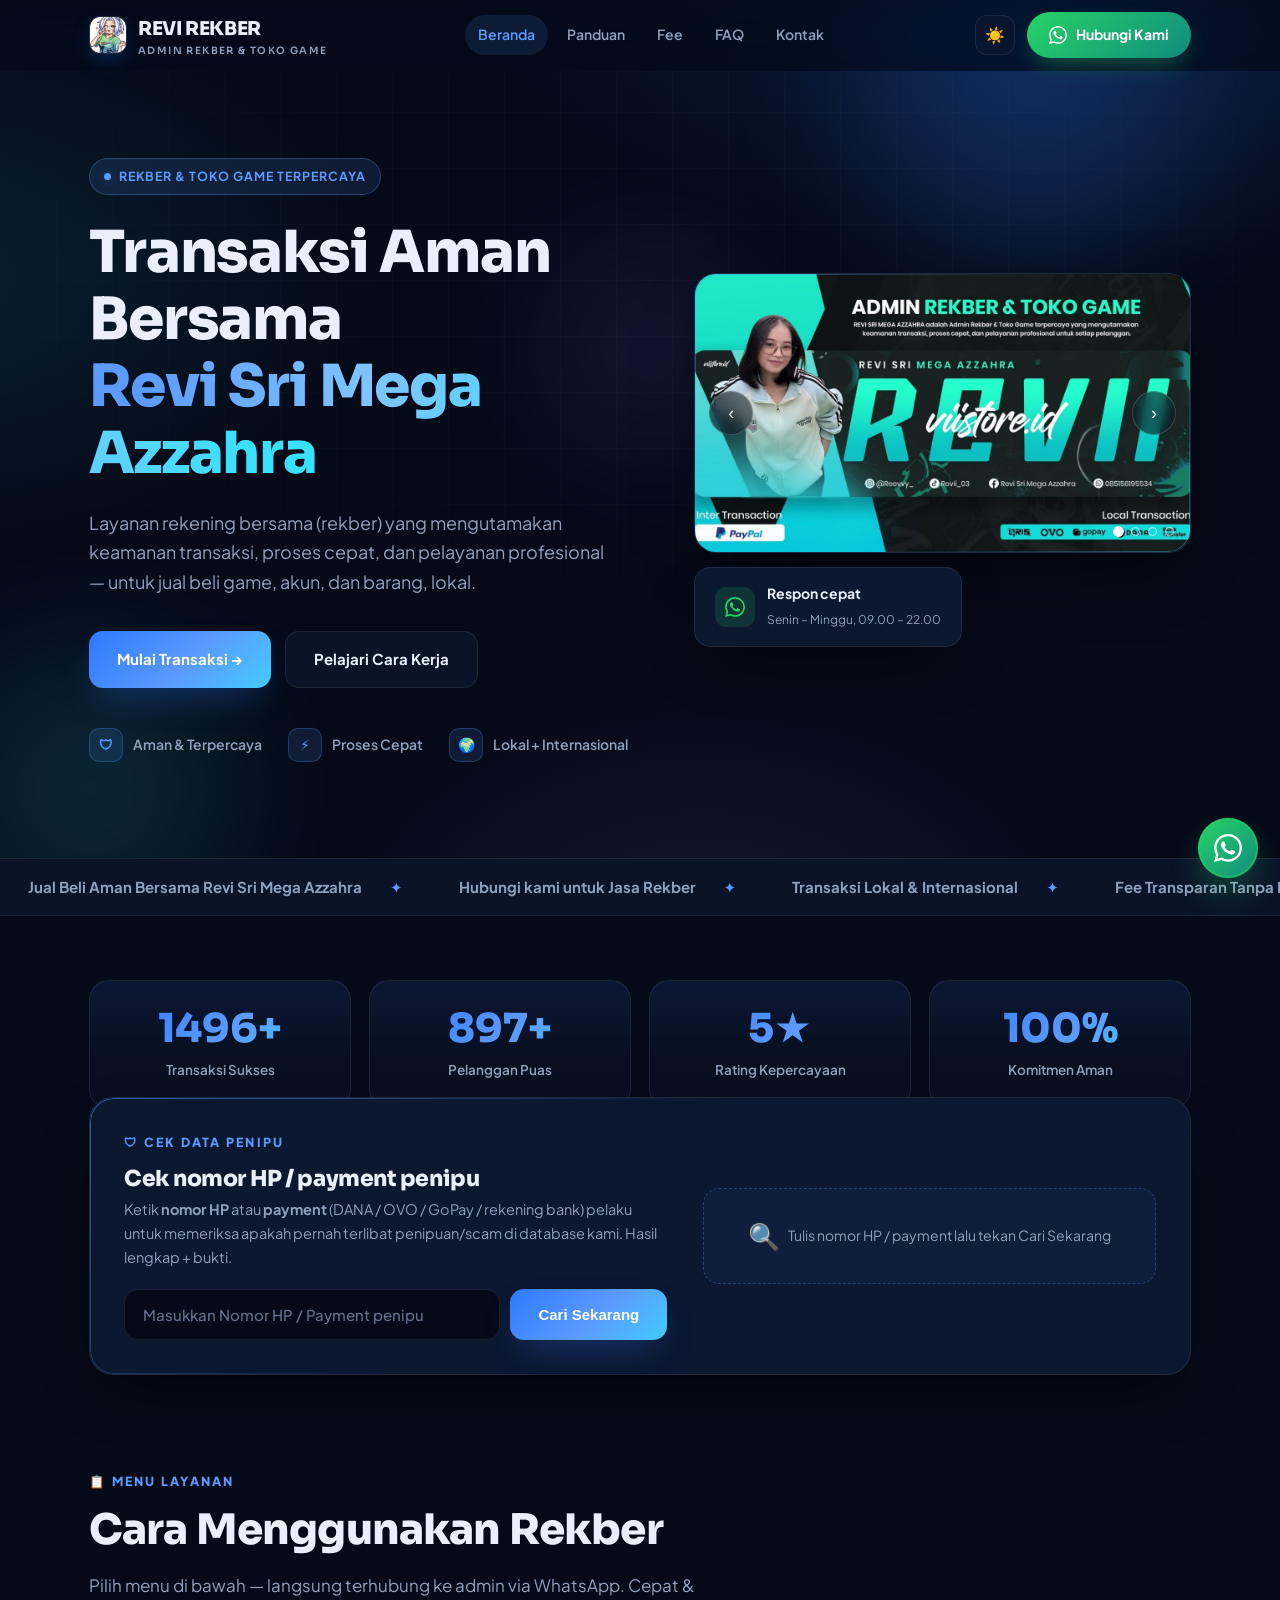
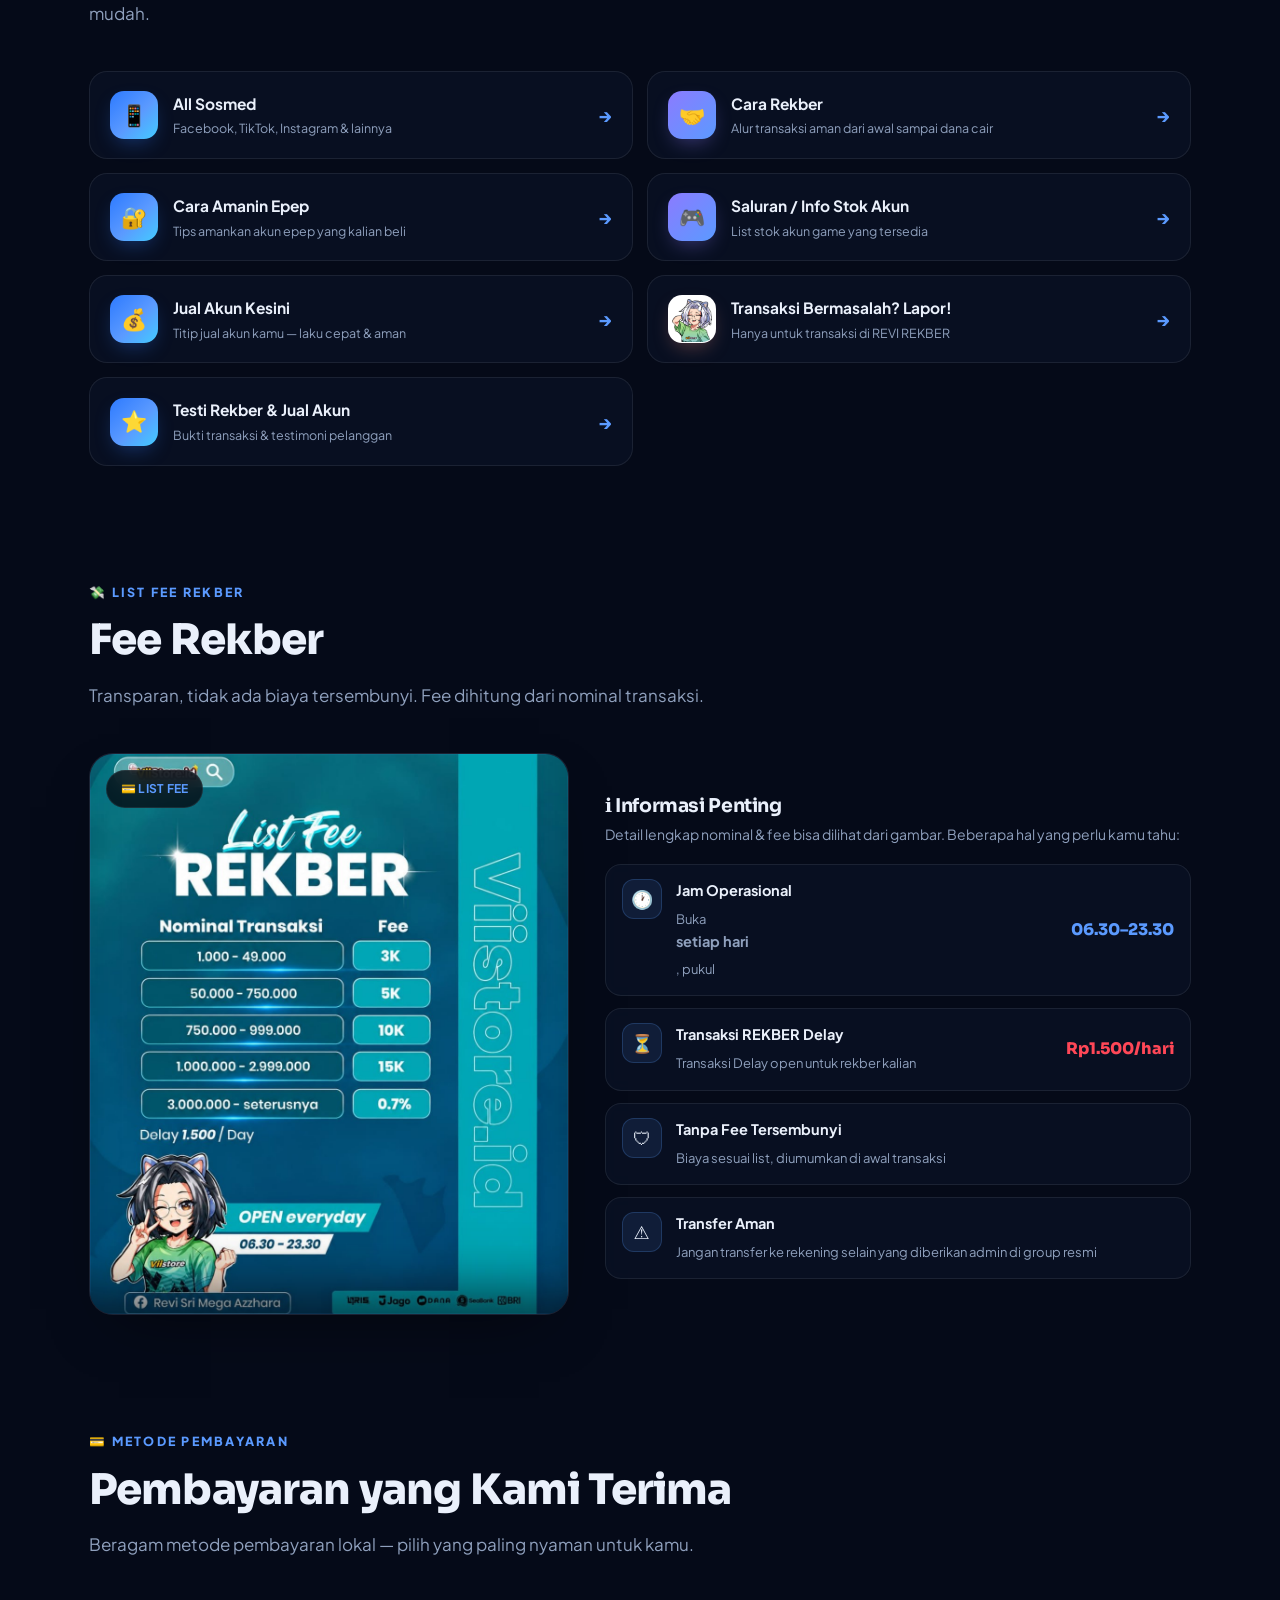
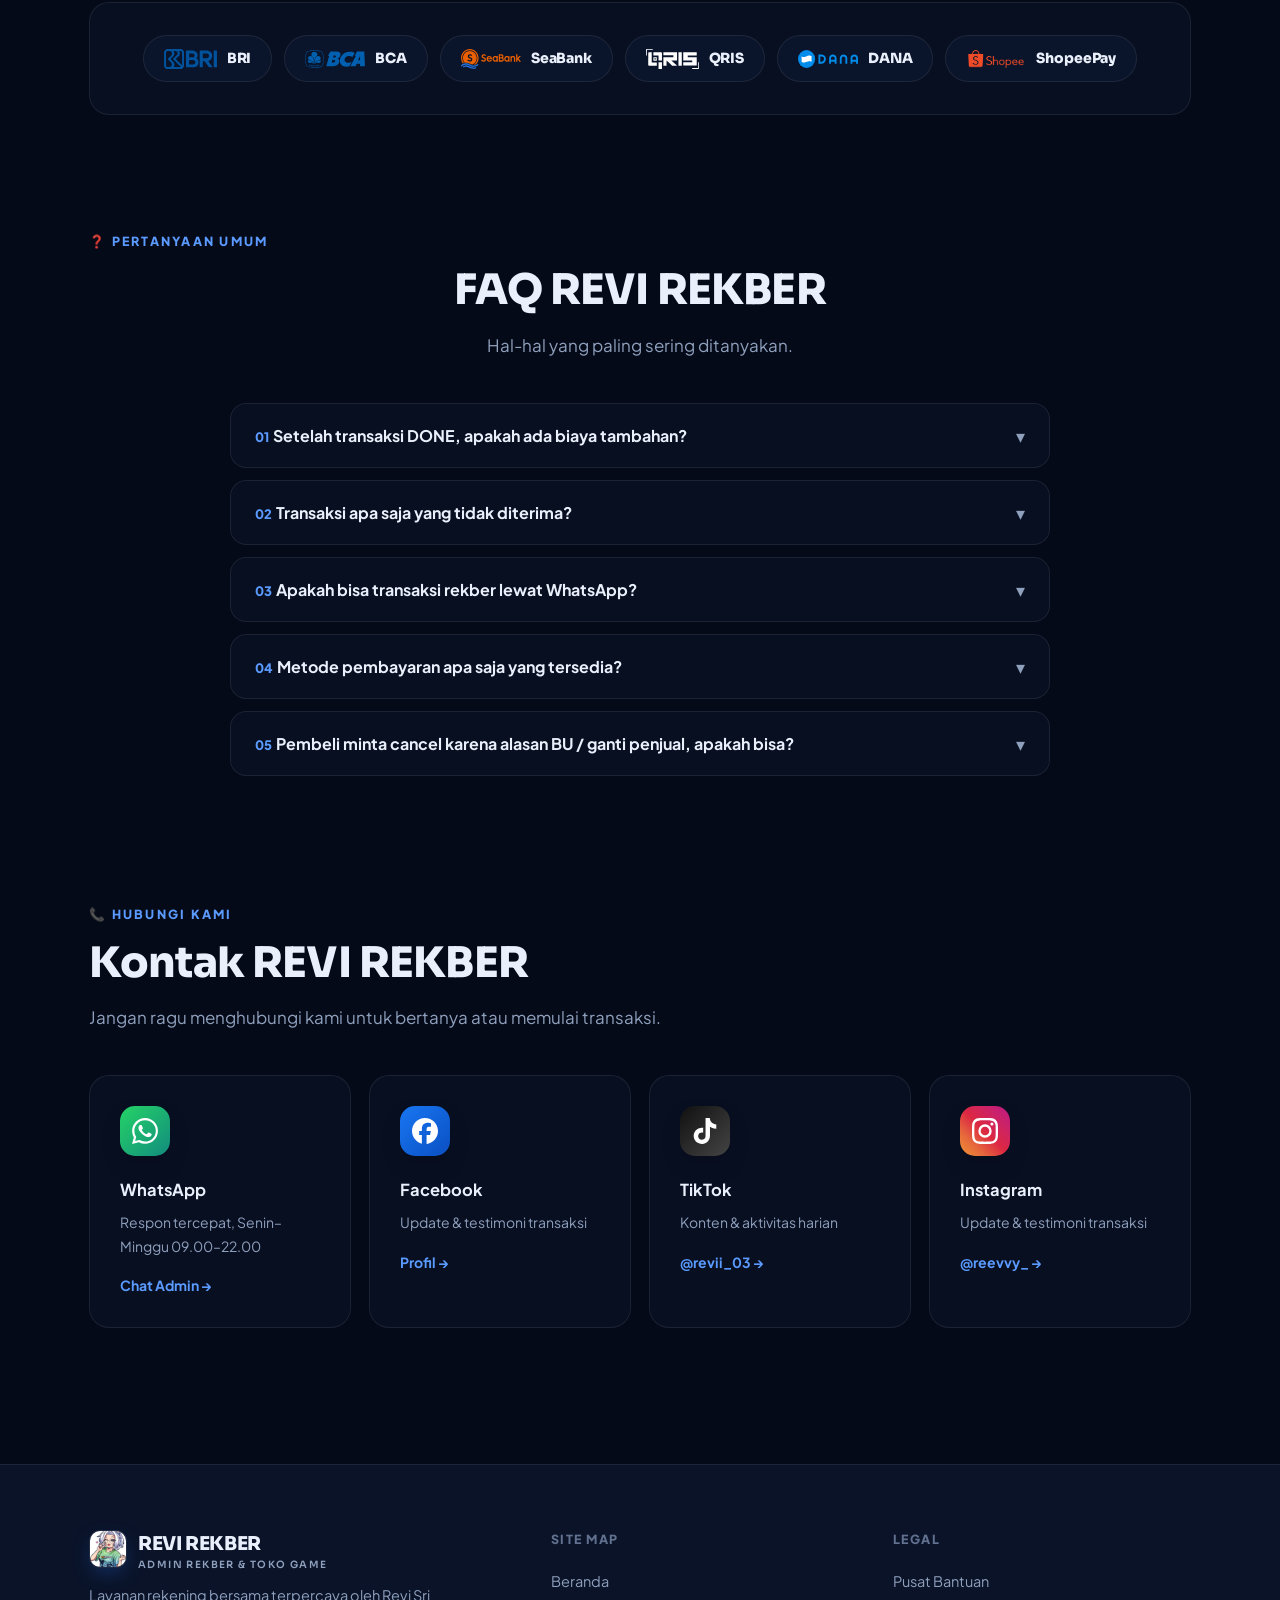
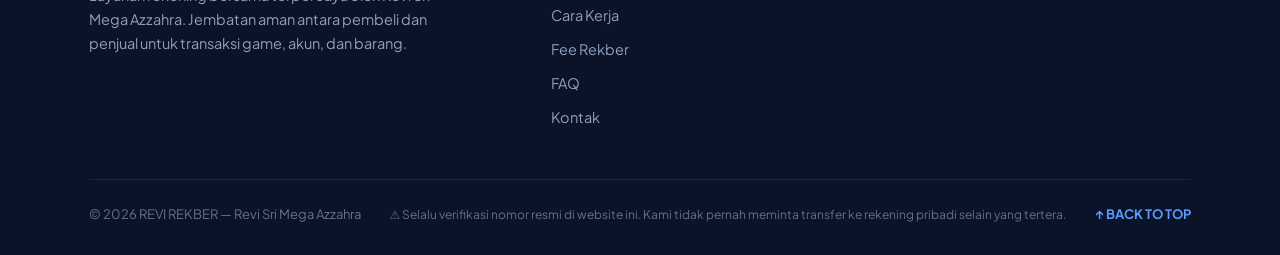
==== commit 2b73dd6b: "Carousel: tambah slide banner Epep (klik -> WA admin, pesan rebind) + dot ke-4; auto-play menyesuaik" ====
--- a/index.html
+++ b/index.html
@@ -211,6 +211,7 @@
 .carousel-track{display:flex;transition:transform .55s cubic-bezier(.4,0,.2,1)}
 .carousel-slide{min-width:100%}
 .carousel-slide img{width:100%;aspect-ratio:16/9;object-fit:cover;cursor:zoom-in}
+.carousel-slide img.banner-cta{cursor:pointer}
 .carousel-nav{
   position:absolute;bottom:16px;right:16px;display:flex;gap:8px;z-index:3;
 }
@@ -783,6 +784,7 @@
           <div class="carousel-slide"><img src="img/banner-local.jpg" alt="Transaksi Lokal — Rekber Lokal" onclick="openModal(this.src)"></div>
           <div class="carousel-slide"><img src="img/banner-intl-1.jpg" alt="Promo Banner 1" onclick="openModal(this.src)"></div>
           <div class="carousel-slide"><img src="img/banner-intl-2.jpg" alt="Promo Banner 2" onclick="openModal(this.src)"></div>
+          <div class="carousel-slide"><img class="banner-cta" src="img/banner-epep.jpg" alt="Amanin Akun Epep — Hubungi Admin" onclick="window.open(waLink(CONFIG.waRebindMessage),'_blank')"></div>
         </div>
         <button class="carousel-arrow prev" onclick="moveCarousel(-1)">‹</button>
         <button class="carousel-arrow next" onclick="moveCarousel(1)">›</button>
@@ -790,6 +792,7 @@
           <span class="carousel-dot active" onclick="goCarousel(0)"></span>
           <span class="carousel-dot" onclick="goCarousel(1)"></span>
           <span class="carousel-dot" onclick="goCarousel(2)"></span>
+          <span class="carousel-dot" onclick="goCarousel(3)"></span>
         </div>
       </div>
       <div class="floating-card">
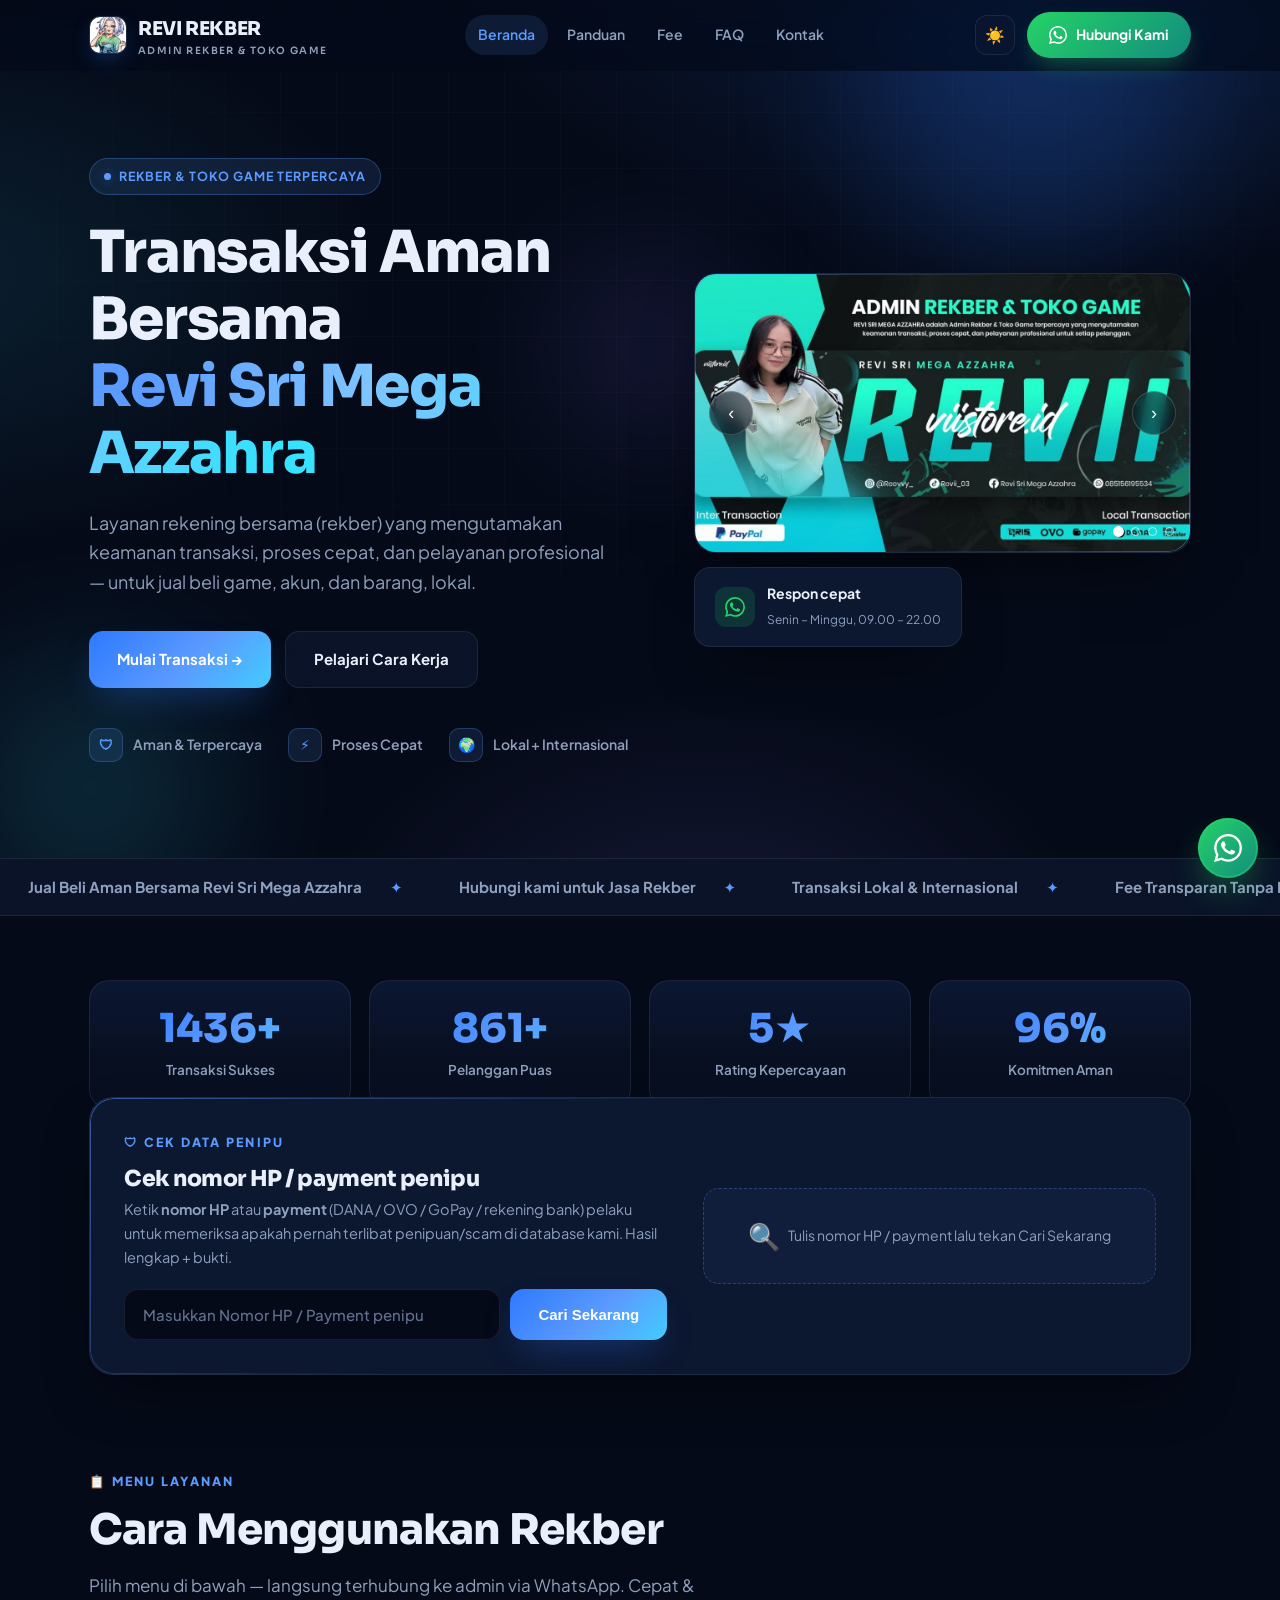
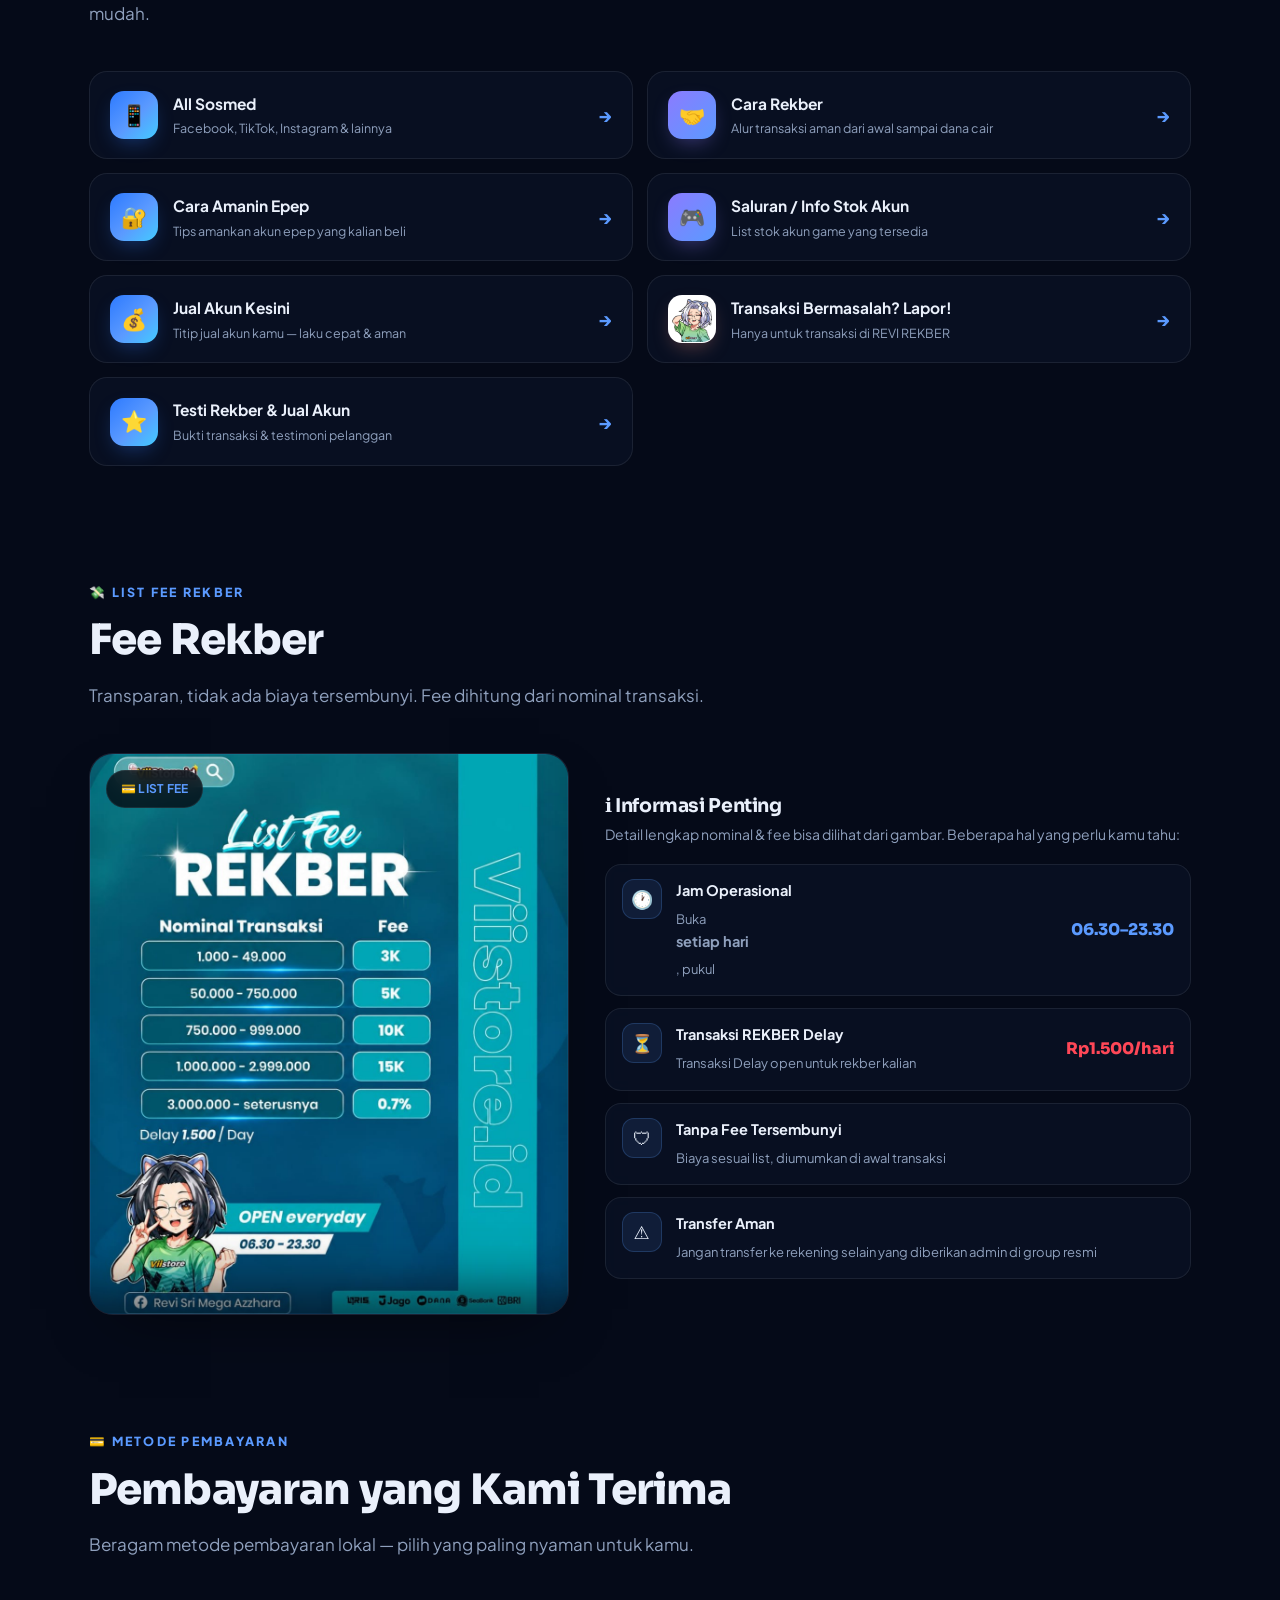
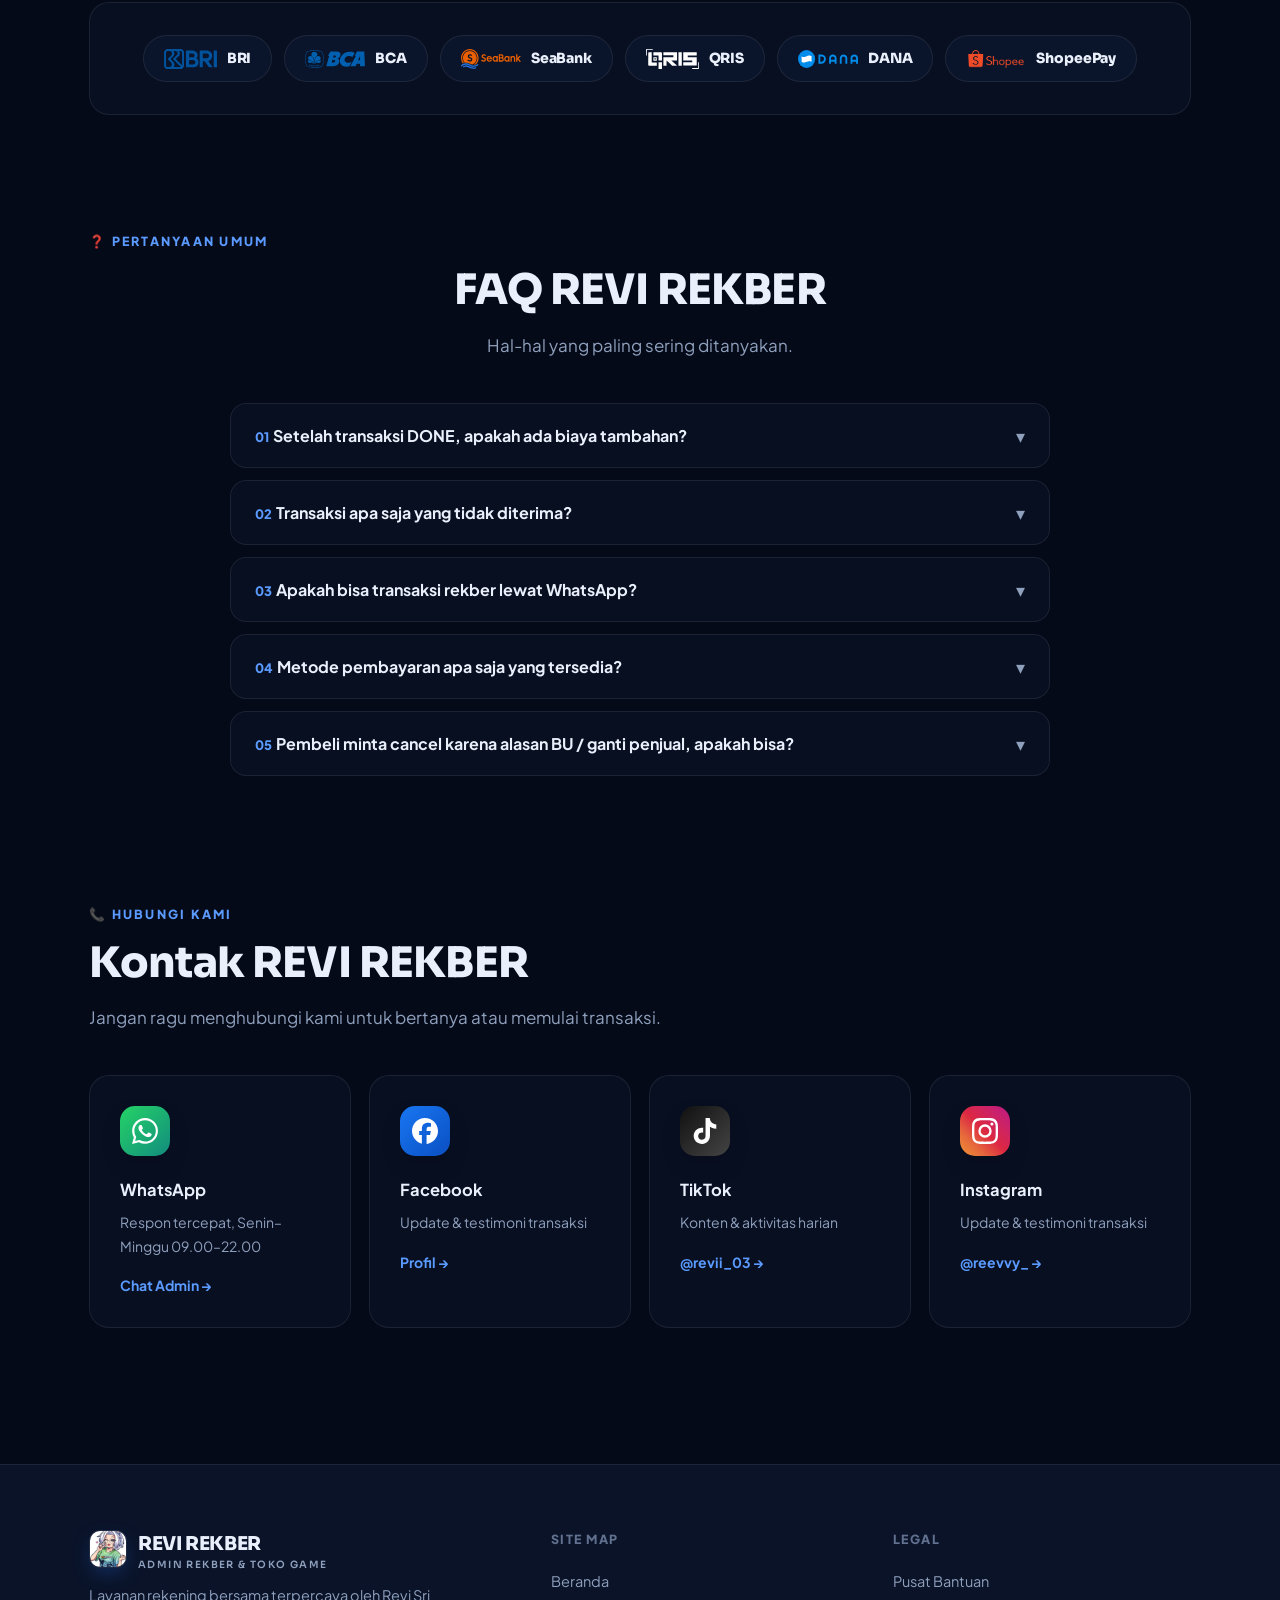
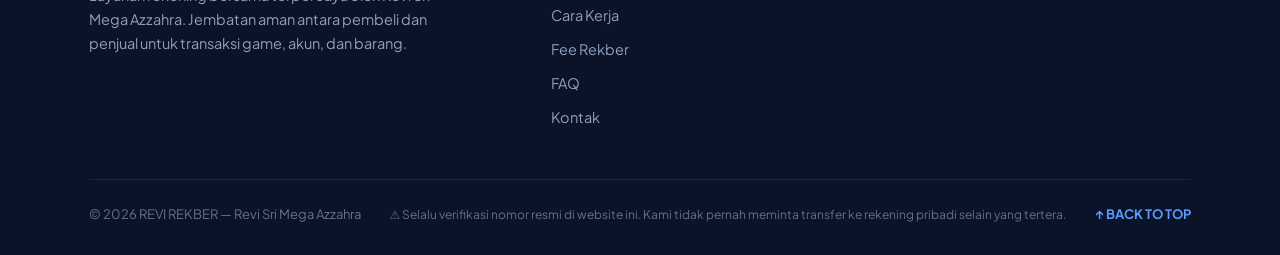
==== commit fd7e276f: "Carousel: auto-slide 2 detik + visual hint 'Klik → Chat Admin' (pulse WA badge) di banner Epep" ====
--- a/index.html
+++ b/index.html
@@ -209,9 +209,30 @@
 }
 .carousel::before{content:"";position:absolute;inset:0;border-radius:22px;padding:1px;background:linear-gradient(140deg,rgba(91,154,255,.5),transparent 40%,transparent 60%,rgba(56,225,255,.35));-webkit-mask:linear-gradient(#000 0 0) content-box,linear-gradient(#000 0 0);-webkit-mask-composite:xor;mask-composite:exclude;pointer-events:none;z-index:3}
 .carousel-track{display:flex;transition:transform .55s cubic-bezier(.4,0,.2,1)}
-.carousel-slide{min-width:100%}
+.carousel-slide{min-width:100%;position:relative}
 .carousel-slide img{width:100%;aspect-ratio:16/9;object-fit:cover;cursor:zoom-in}
 .carousel-slide img.banner-cta{cursor:pointer}
+.banner-cta-hint{
+  position:absolute;left:16px;bottom:16px;z-index:3;
+  display:flex;align-items:center;gap:10px;
+  background:rgba(8,20,12,.82);border:1px solid rgba(37,211,102,.55);
+  border-radius:14px;padding:10px 16px;cursor:pointer;
+  backdrop-filter:blur(6px);transition:transform .2s,background .2s;
+  animation:hintPulse 2s ease-in-out infinite;
+}
+.banner-cta-hint:hover{transform:translateY(-3px);background:rgba(10,28,15,.95)}
+.banner-cta-hint .hint-ic{
+  width:38px;height:38px;border-radius:50%;background:var(--grad-wa);
+  display:grid;place-items:center;color:#fff;flex-shrink:0;
+}
+.banner-cta-hint .hint-ic svg{width:20px;height:20px}
+.banner-cta-hint .hint-txt{display:flex;flex-direction:column;line-height:1.25}
+.banner-cta-hint .hint-txt b{color:#fff;font-size:13.5px;font-weight:800}
+.banner-cta-hint .hint-txt small{color:rgba(255,255,255,.78);font-size:11px}
+@keyframes hintPulse{
+  0%,100%{box-shadow:0 0 0 0 rgba(37,211,102,.45)}
+  50%{box-shadow:0 0 0 9px rgba(37,211,102,0)}
+}
 .carousel-nav{
   position:absolute;bottom:16px;right:16px;display:flex;gap:8px;z-index:3;
 }
@@ -784,7 +805,13 @@
           <div class="carousel-slide"><img src="img/banner-local.jpg" alt="Transaksi Lokal — Rekber Lokal" onclick="openModal(this.src)"></div>
           <div class="carousel-slide"><img src="img/banner-intl-1.jpg" alt="Promo Banner 1" onclick="openModal(this.src)"></div>
           <div class="carousel-slide"><img src="img/banner-intl-2.jpg" alt="Promo Banner 2" onclick="openModal(this.src)"></div>
-          <div class="carousel-slide"><img class="banner-cta" src="img/banner-epep.jpg" alt="Amanin Akun Epep — Hubungi Admin" onclick="window.open(waLink(CONFIG.waRebindMessage),'_blank')"></div>
+          <div class="carousel-slide">
+            <img class="banner-cta" src="img/banner-epep.jpg" alt="Amanin Akun Epep — Hubungi Admin" onclick="window.open(waLink(CONFIG.waRebindMessage),'_blank')">
+            <div class="banner-cta-hint" onclick="window.open(waLink(CONFIG.waRebindMessage),'_blank')">
+              <span class="hint-ic"><svg><use href="#i-wa"/></svg></span>
+              <span class="hint-txt"><b>Klik → Chat Admin</b><small>Jasa Rebind &amp; Hapus Akun Epep</small></span>
+            </div>
+          </div>
         </div>
         <button class="carousel-arrow prev" onclick="moveCarousel(-1)">‹</button>
         <button class="carousel-arrow next" onclick="moveCarousel(1)">›</button>
@@ -1382,7 +1409,7 @@
 }
 function restartCarousel(){
   clearInterval(timer);
-  timer = setInterval(()=>moveCarousel(1), 5000);
+  timer = setInterval(()=>moveCarousel(1), 2000);
 }
 restartCarousel();
 track.addEventListener("mouseenter", ()=>clearInterval(timer));
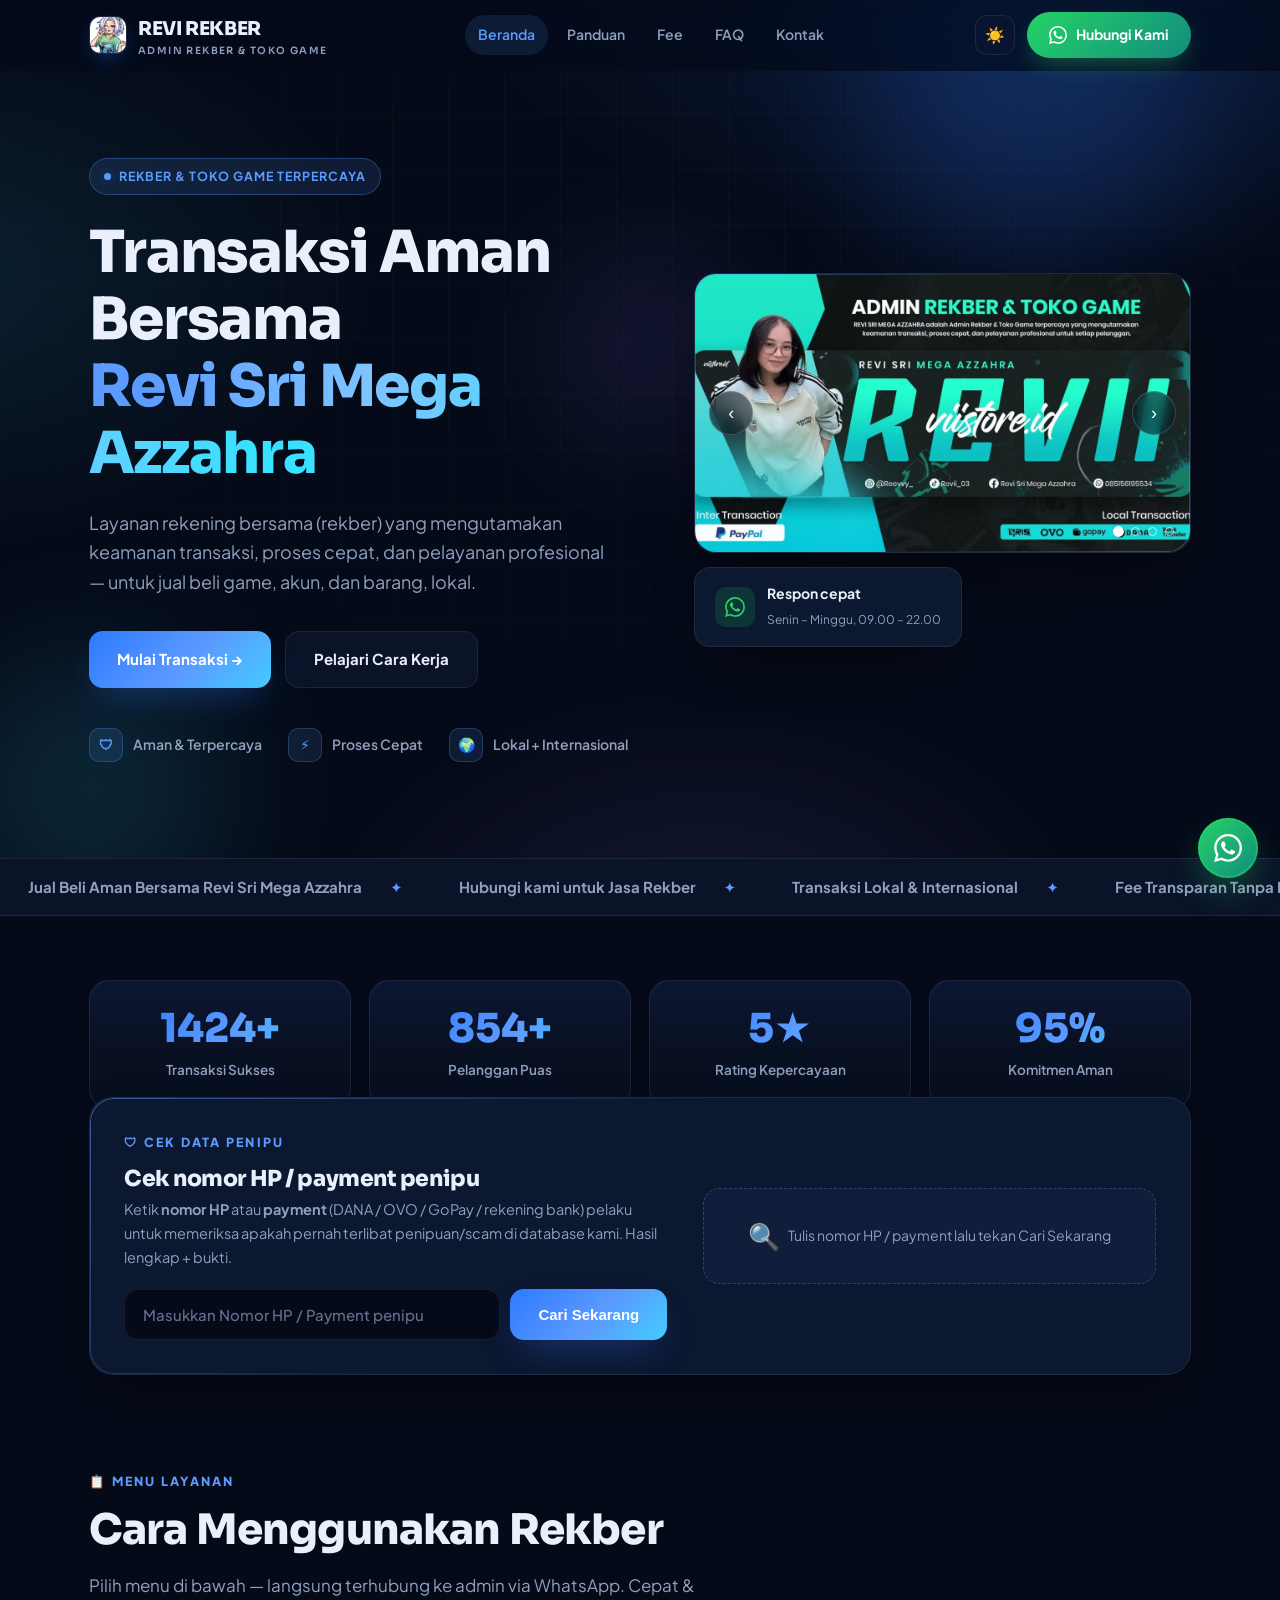
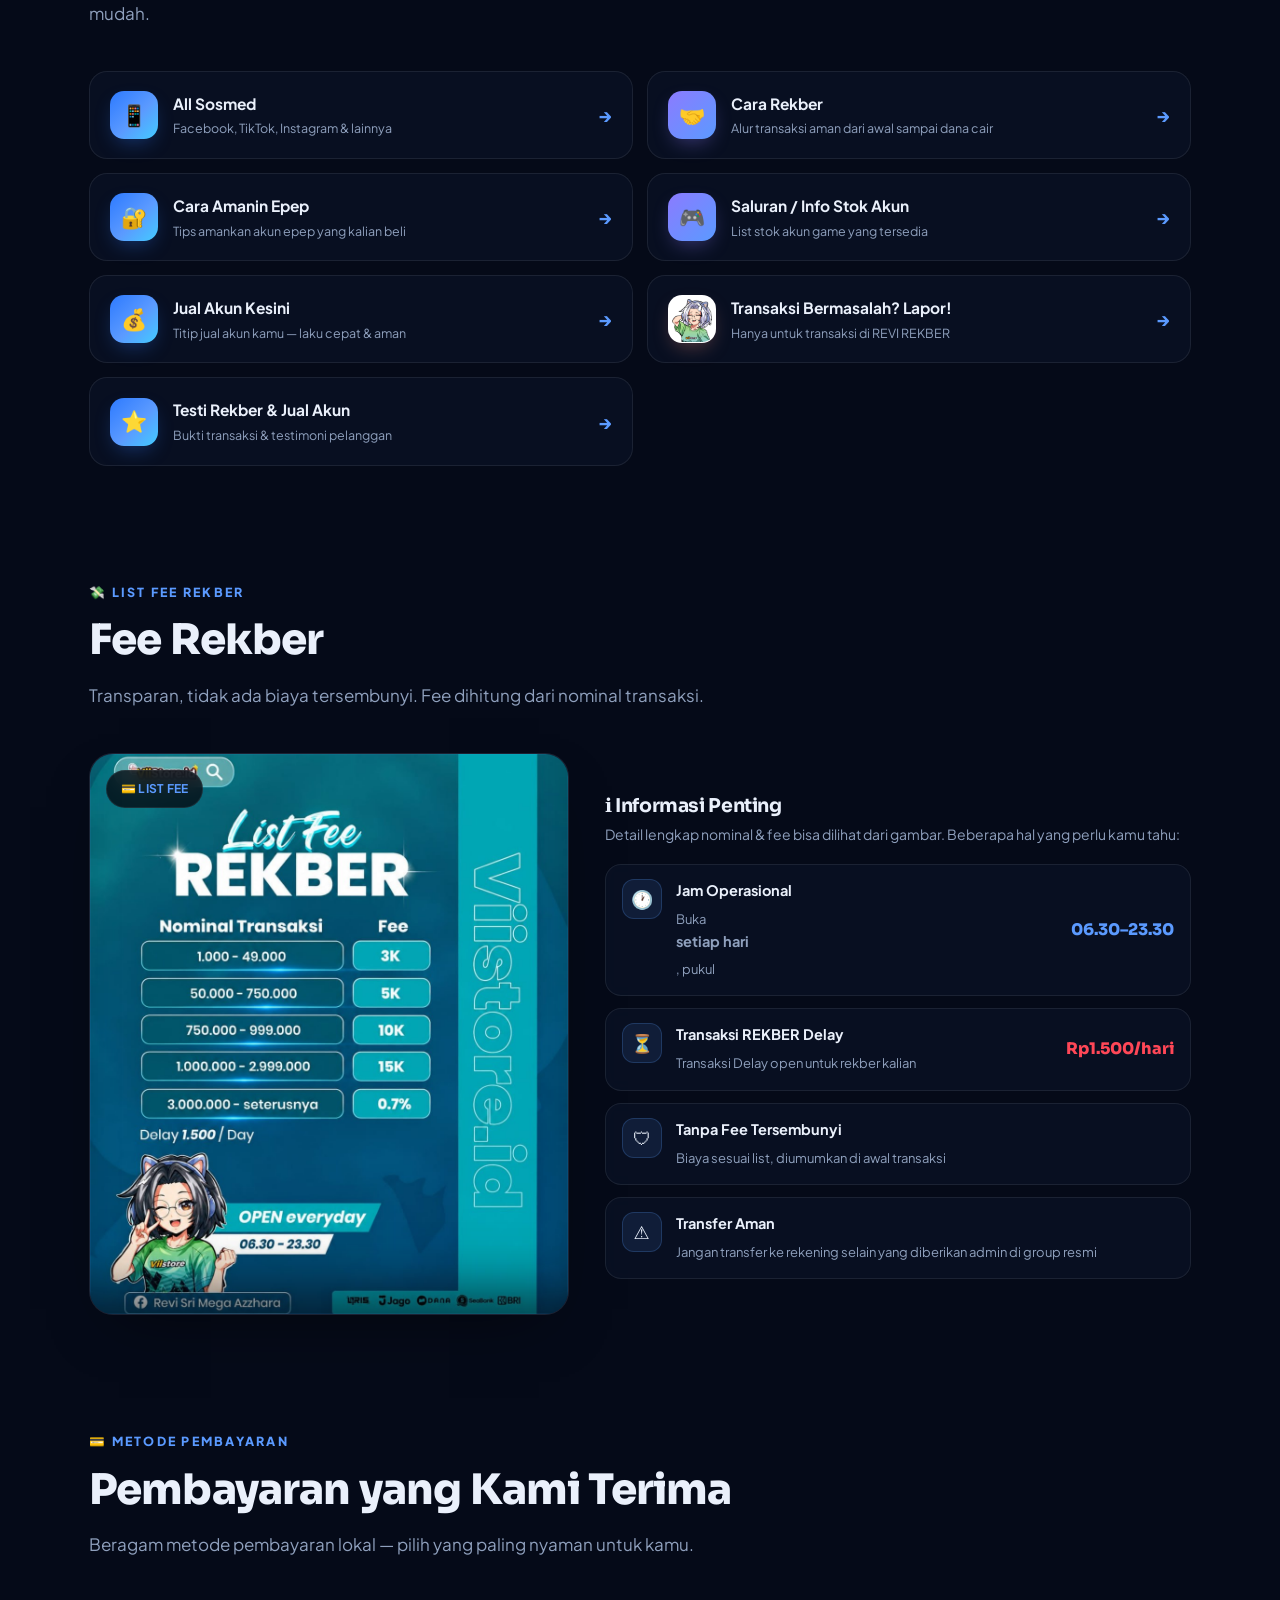
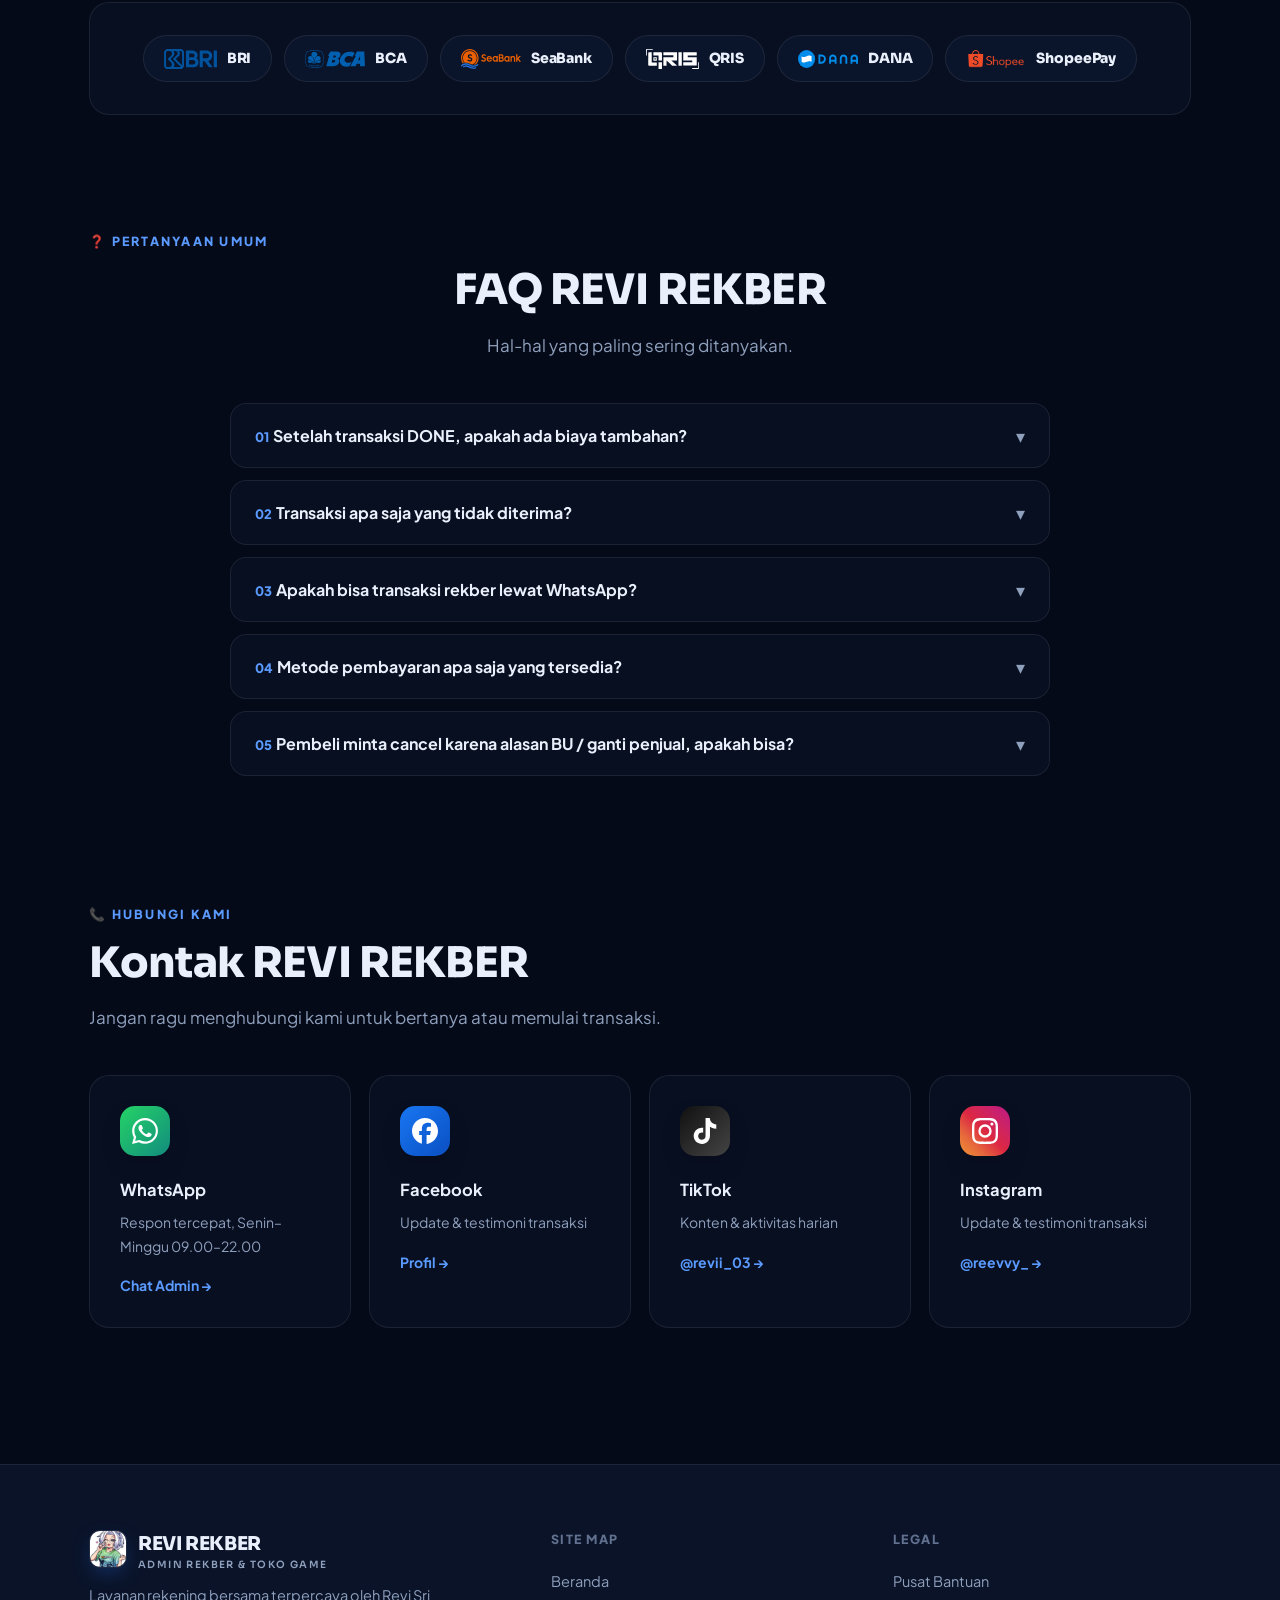
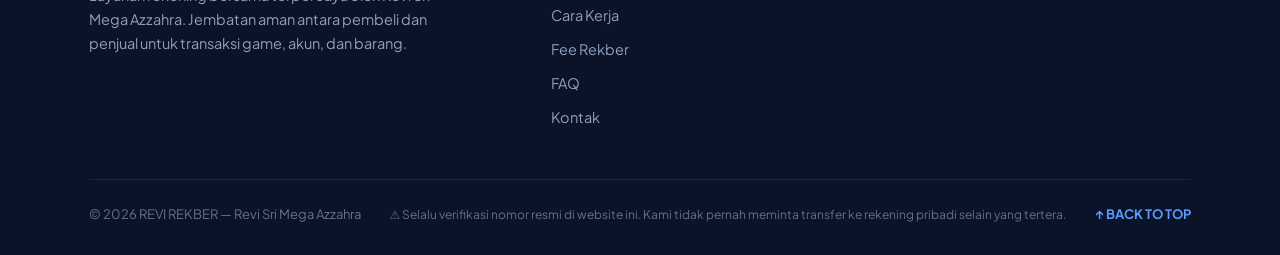
==== commit bbe67c83: "Carousel: hint 'Klik → Chat Admin' pindah ke atas banner, hanya tampil di slide terakhir; timing 2s " ====
--- a/index.html
+++ b/index.html
@@ -213,14 +213,18 @@
 .carousel-slide img{width:100%;aspect-ratio:16/9;object-fit:cover;cursor:zoom-in}
 .carousel-slide img.banner-cta{cursor:pointer}
 .banner-cta-hint{
-  position:absolute;left:16px;bottom:16px;z-index:3;
+  position:absolute;left:50%;transform:translateX(-50%);top:16px;z-index:4;
   display:flex;align-items:center;gap:10px;
-  background:rgba(8,20,12,.82);border:1px solid rgba(37,211,102,.55);
-  border-radius:14px;padding:10px 16px;cursor:pointer;
-  backdrop-filter:blur(6px);transition:transform .2s,background .2s;
+  background:rgba(8,20,12,.92);border:1px solid rgba(37,211,102,.6);
+  border-radius:14px;padding:8px 16px;cursor:pointer;
+  backdrop-filter:blur(6px);transition:transform .2s,background .2s,opacity .3s;
+  opacity:0;pointer-events:none;
+  box-shadow:0 8px 22px -6px rgba(0,0,0,.6);
   animation:hintPulse 2s ease-in-out infinite;
-}
-.banner-cta-hint:hover{transform:translateY(-3px);background:rgba(10,28,15,.95)}
+  white-space:nowrap;
+}
+.banner-cta-hint.show{opacity:1;pointer-events:auto}
+.banner-cta-hint:hover{transform:translateX(-50%) translateY(-3px);background:rgba(10,28,15,.98)}
 .banner-cta-hint .hint-ic{
   width:38px;height:38px;border-radius:50%;background:var(--grad-wa);
   display:grid;place-items:center;color:#fff;flex-shrink:0;
@@ -1406,10 +1410,13 @@
 function renderCarousel(){
   track.style.transform = `translateX(-${slide*100}%)`;
   dots.forEach((d,i)=>d.classList.toggle("active", i===slide));
+  const hint = document.querySelector(".banner-cta-hint");
+  if(hint) hint.classList.toggle("show", slide === dots.length - 1);
 }
 function restartCarousel(){
   clearInterval(timer);
-  timer = setInterval(()=>moveCarousel(1), 2000);
+  const delay = slide === dots.length - 1 ? 5000 : 2000;
+  timer = setInterval(()=>moveCarousel(1), delay);
 }
 restartCarousel();
 track.addEventListener("mouseenter", ()=>clearInterval(timer));
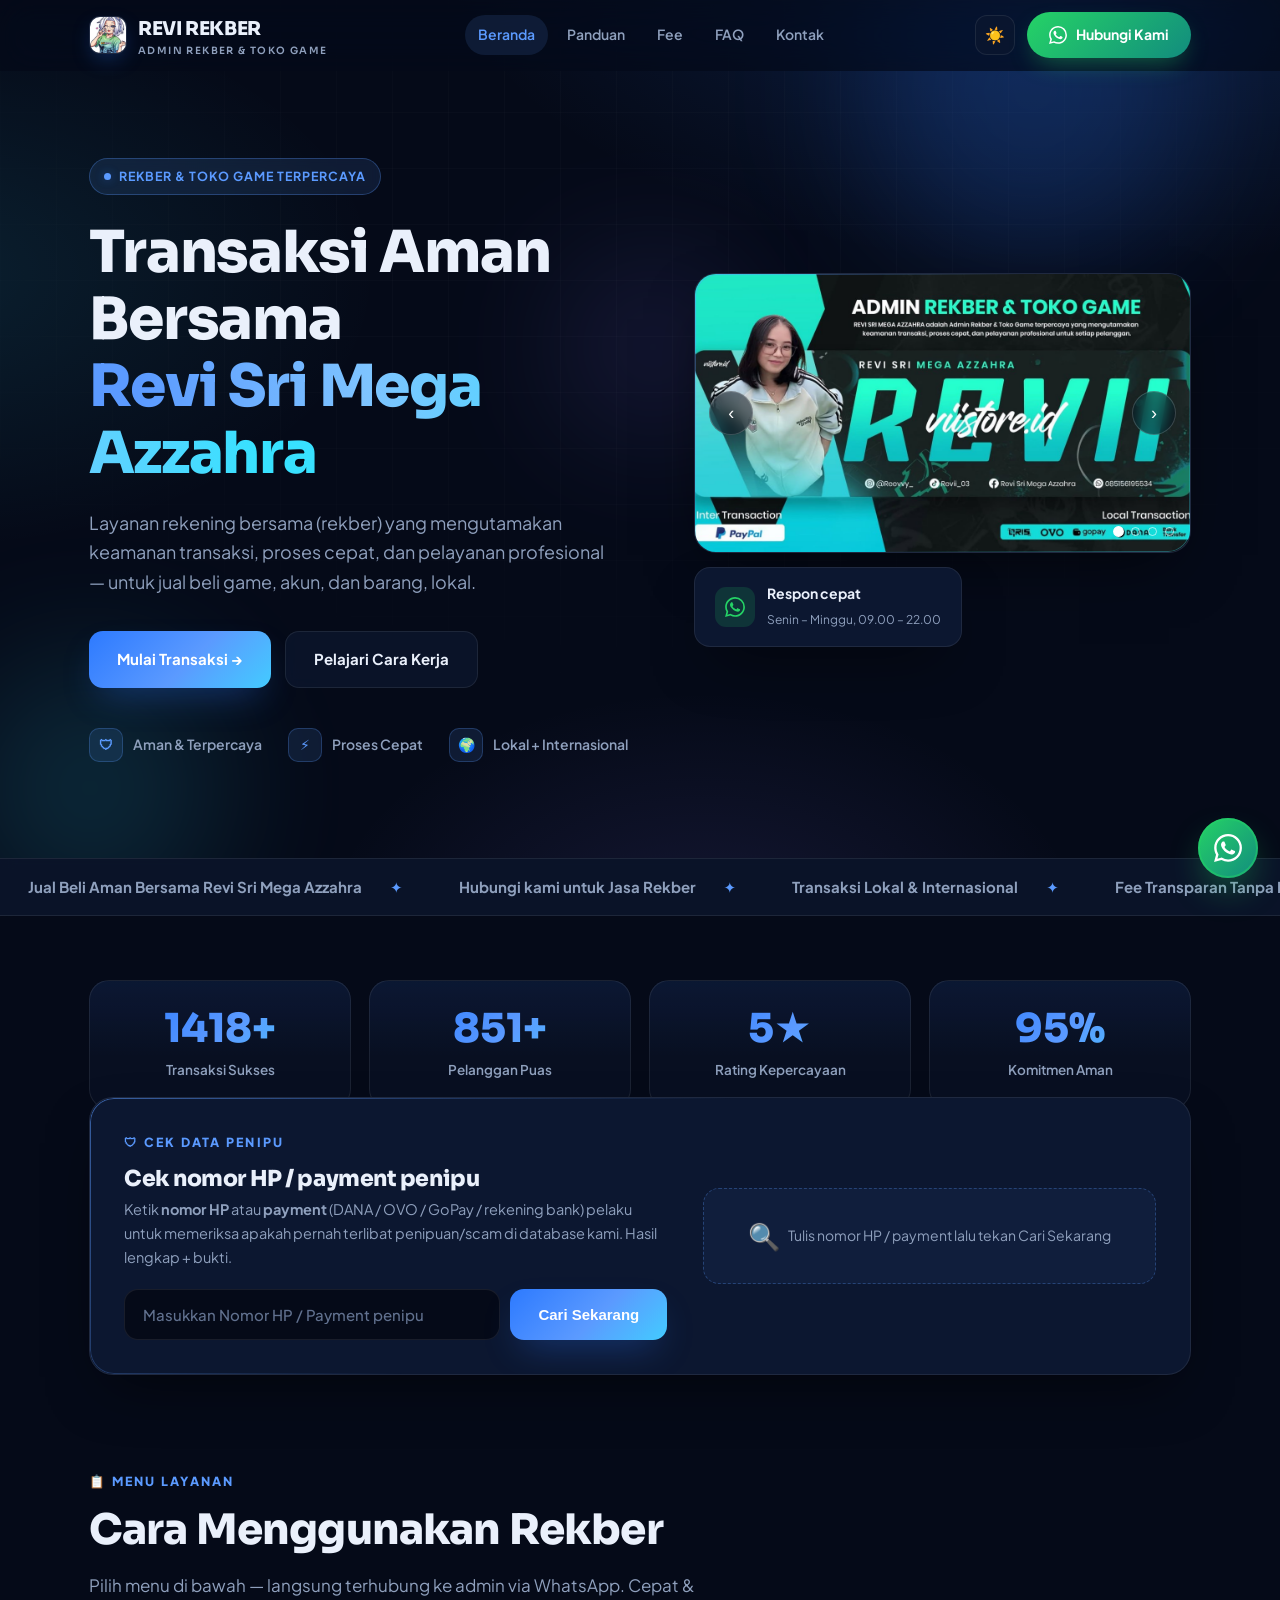
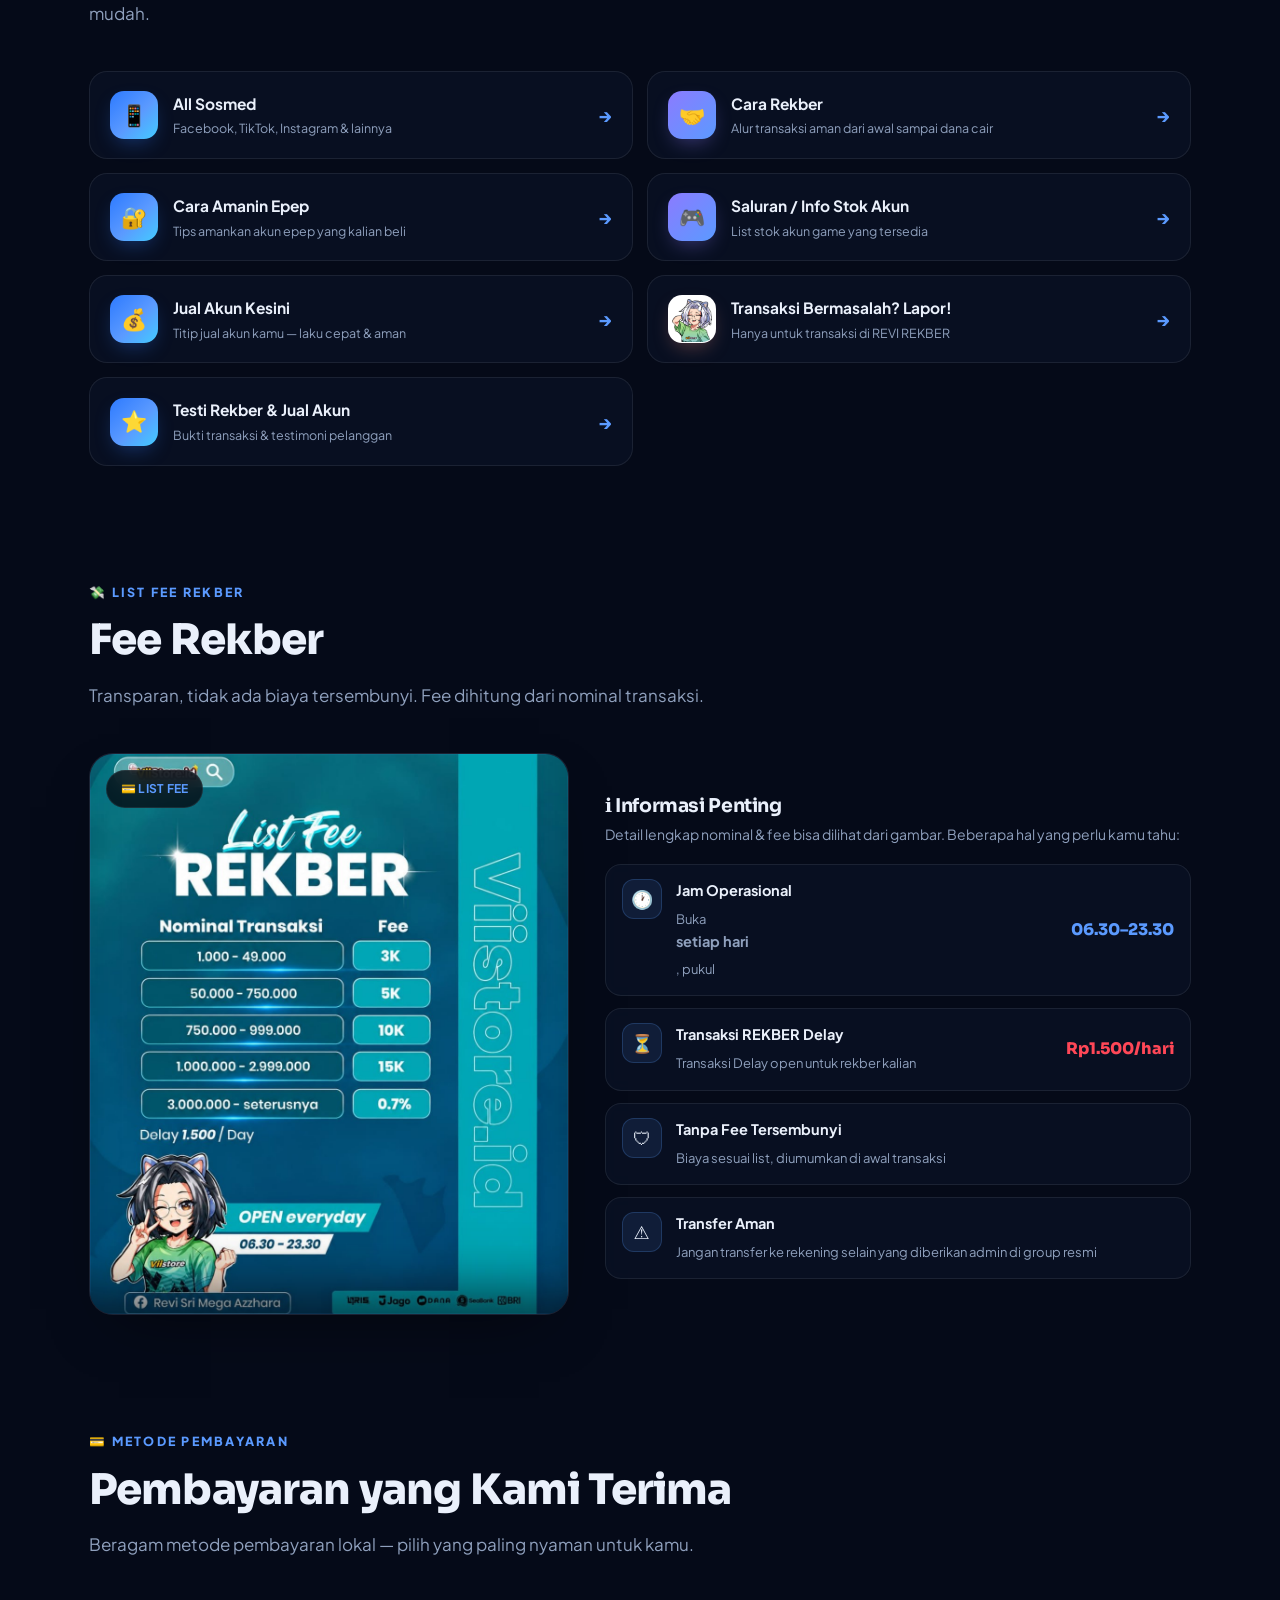
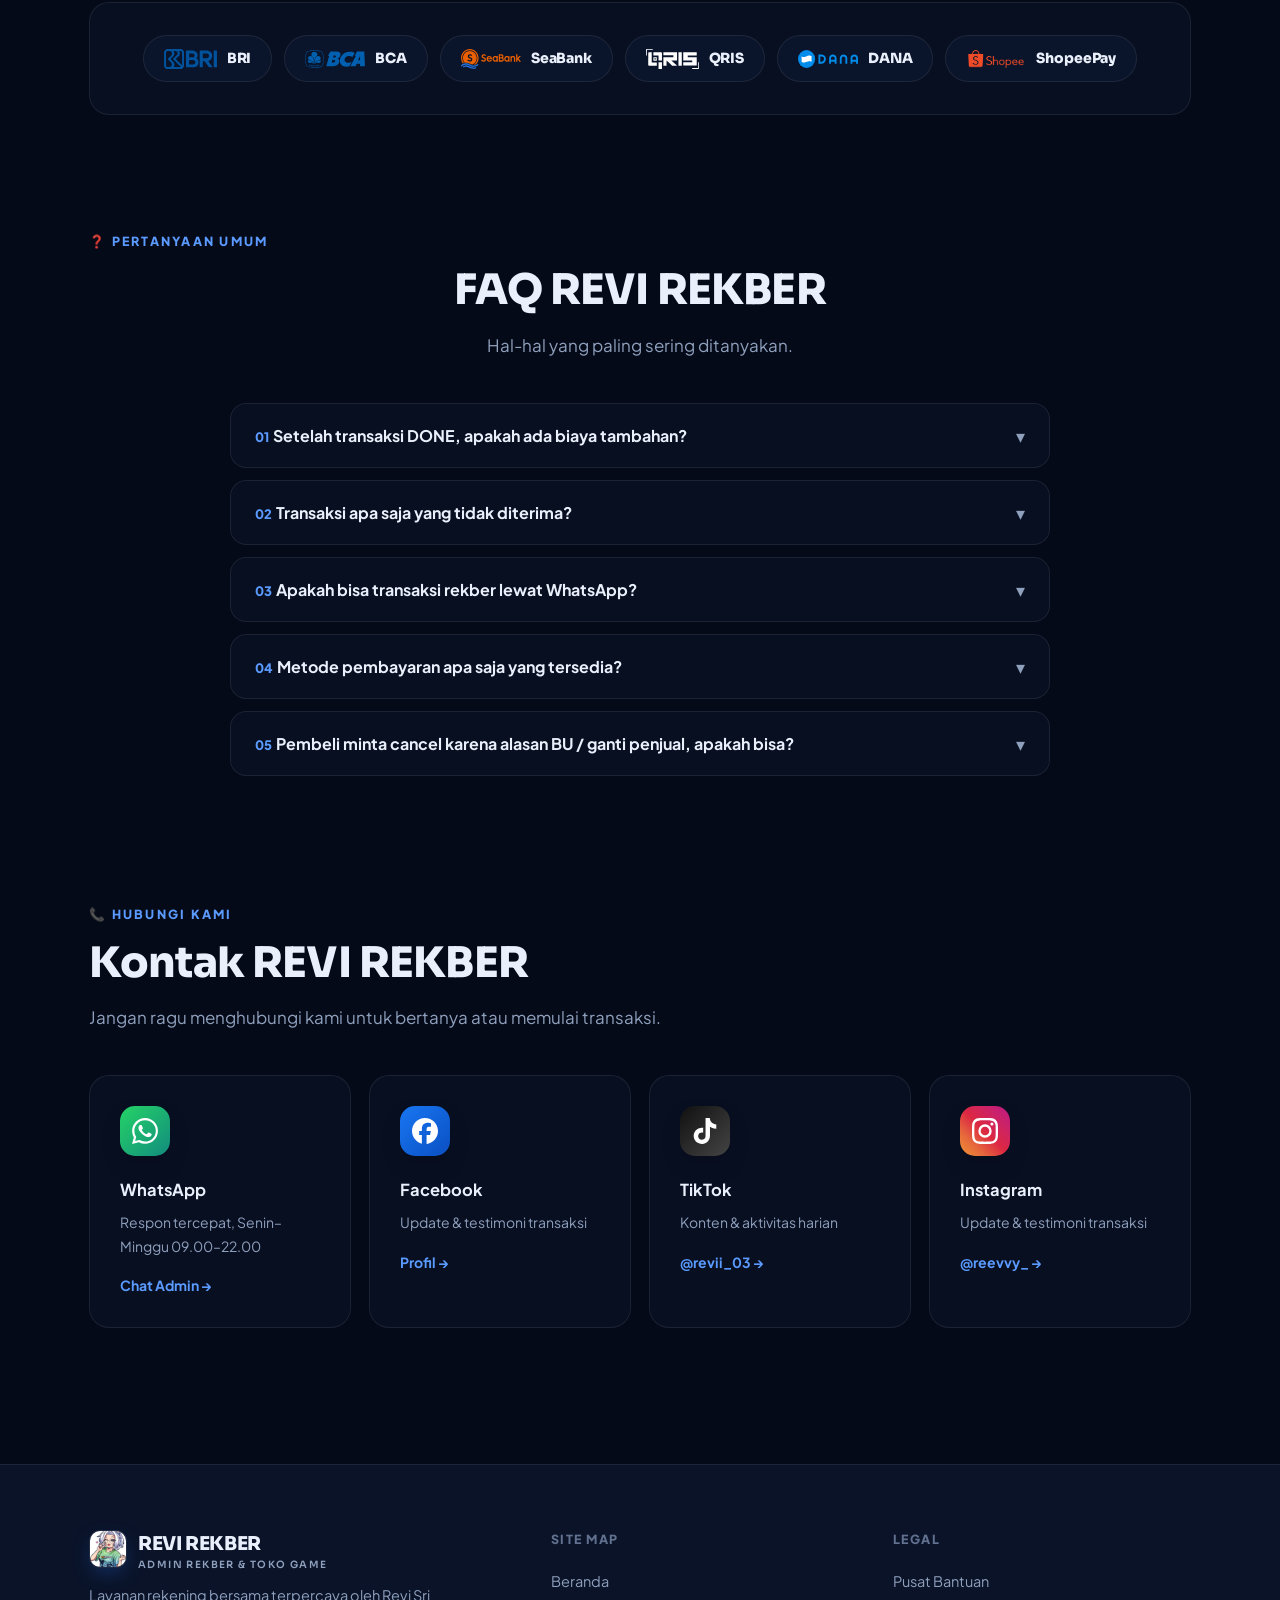
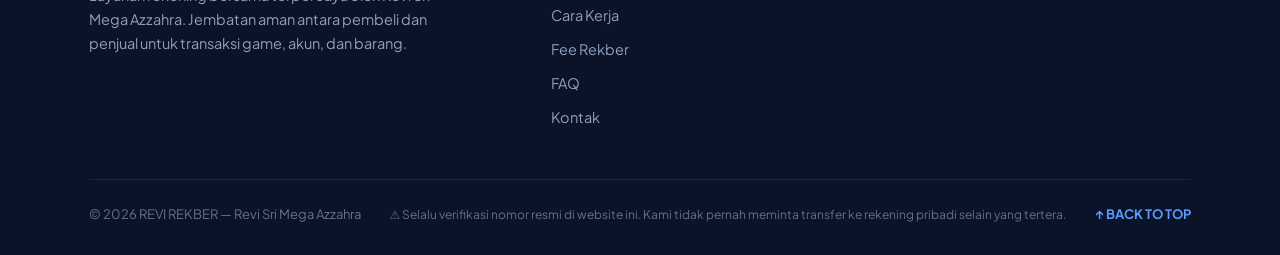
==== commit 48f33b4b: "Carousel: badge 'Klik → Chat Admin' keluar dari banner, melayang di atas carousel (drop-in + panah ▼" ====
--- a/index.html
+++ b/index.html
@@ -213,17 +213,19 @@
 .carousel-slide img{width:100%;aspect-ratio:16/9;object-fit:cover;cursor:zoom-in}
 .carousel-slide img.banner-cta{cursor:pointer}
 .banner-cta-hint{
-  position:absolute;left:50%;transform:translateX(-50%);top:16px;z-index:4;
+  position:absolute;left:50%;transform:translateX(-50%);top:-30px;z-index:5;
   display:flex;align-items:center;gap:10px;
-  background:rgba(8,20,12,.92);border:1px solid rgba(37,211,102,.6);
+  background:rgba(8,20,12,.95);border:1px solid rgba(37,211,102,.65);
   border-radius:14px;padding:8px 16px;cursor:pointer;
-  backdrop-filter:blur(6px);transition:transform .2s,background .2s,opacity .3s;
+  backdrop-filter:blur(6px);transition:transform .2s,background .2s,opacity .35s;
   opacity:0;pointer-events:none;
-  box-shadow:0 8px 22px -6px rgba(0,0,0,.6);
-  animation:hintPulse 2s ease-in-out infinite;
+  box-shadow:0 10px 28px -8px rgba(0,0,0,.7),0 0 22px -4px rgba(37,211,102,.35);
   white-space:nowrap;
 }
-.banner-cta-hint.show{opacity:1;pointer-events:auto}
+.banner-cta-hint.show{
+  opacity:1;pointer-events:auto;
+  animation:hintDrop .45s cubic-bezier(.34,1.56,.64,1) both, hintPulse 2.2s ease-in-out .45s infinite;
+}
 .banner-cta-hint:hover{transform:translateX(-50%) translateY(-3px);background:rgba(10,28,15,.98)}
 .banner-cta-hint .hint-ic{
   width:38px;height:38px;border-radius:50%;background:var(--grad-wa);
@@ -233,9 +235,21 @@
 .banner-cta-hint .hint-txt{display:flex;flex-direction:column;line-height:1.25}
 .banner-cta-hint .hint-txt b{color:#fff;font-size:13.5px;font-weight:800}
 .banner-cta-hint .hint-txt small{color:rgba(255,255,255,.78);font-size:11px}
+.banner-cta-hint .hint-arrow{
+  color:#25d366;font-size:15px;font-weight:900;animation:arrowBob 1.2s ease-in-out infinite;
+  margin-left:4px;
+}
+@keyframes hintDrop{
+  from{opacity:0;transform:translateX(-50%) translateY(-18px) scale(.92)}
+  to{opacity:1;transform:translateX(-50%) translateY(0) scale(1)}
+}
+@keyframes arrowBob{
+  0%,100%{transform:translateY(0)}
+  50%{transform:translateY(4px)}
+}
 @keyframes hintPulse{
-  0%,100%{box-shadow:0 0 0 0 rgba(37,211,102,.45)}
-  50%{box-shadow:0 0 0 9px rgba(37,211,102,0)}
+  0%,100%{box-shadow:0 10px 28px -8px rgba(0,0,0,.7),0 0 22px -4px rgba(37,211,102,.35)}
+  50%{box-shadow:0 10px 28px -8px rgba(0,0,0,.7),0 0 34px -2px rgba(37,211,102,.7)}
 }
 .carousel-nav{
   position:absolute;bottom:16px;right:16px;display:flex;gap:8px;z-index:3;
@@ -804,18 +818,17 @@
       </div>
     </div>
     <div class="hero-visual">
+      <div class="banner-cta-hint" id="bannerHint" onclick="window.open(waLink(CONFIG.waRebindMessage),'_blank')">
+        <span class="hint-ic"><svg><use href="#i-wa"/></svg></span>
+        <span class="hint-txt"><b>Klik → Chat Admin</b><small>Jasa Rebind &amp; Hapus Akun Epep</small></span>
+        <span class="hint-arrow">▼</span>
+      </div>
       <div class="carousel" id="carousel">
         <div class="carousel-track" id="carouselTrack">
           <div class="carousel-slide"><img src="img/banner-local.jpg" alt="Transaksi Lokal — Rekber Lokal" onclick="openModal(this.src)"></div>
           <div class="carousel-slide"><img src="img/banner-intl-1.jpg" alt="Promo Banner 1" onclick="openModal(this.src)"></div>
           <div class="carousel-slide"><img src="img/banner-intl-2.jpg" alt="Promo Banner 2" onclick="openModal(this.src)"></div>
-          <div class="carousel-slide">
-            <img class="banner-cta" src="img/banner-epep.jpg" alt="Amanin Akun Epep — Hubungi Admin" onclick="window.open(waLink(CONFIG.waRebindMessage),'_blank')">
-            <div class="banner-cta-hint" onclick="window.open(waLink(CONFIG.waRebindMessage),'_blank')">
-              <span class="hint-ic"><svg><use href="#i-wa"/></svg></span>
-              <span class="hint-txt"><b>Klik → Chat Admin</b><small>Jasa Rebind &amp; Hapus Akun Epep</small></span>
-            </div>
-          </div>
+          <div class="carousel-slide"><img class="banner-cta" src="img/banner-epep.jpg" alt="Amanin Akun Epep — Hubungi Admin" onclick="window.open(waLink(CONFIG.waRebindMessage),'_blank')"></div>
         </div>
         <button class="carousel-arrow prev" onclick="moveCarousel(-1)">‹</button>
         <button class="carousel-arrow next" onclick="moveCarousel(1)">›</button>
@@ -1410,7 +1423,7 @@
 function renderCarousel(){
   track.style.transform = `translateX(-${slide*100}%)`;
   dots.forEach((d,i)=>d.classList.toggle("active", i===slide));
-  const hint = document.querySelector(".banner-cta-hint");
+  const hint = document.getElementById("bannerHint");
   if(hint) hint.classList.toggle("show", slide === dots.length - 1);
 }
 function restartCarousel(){
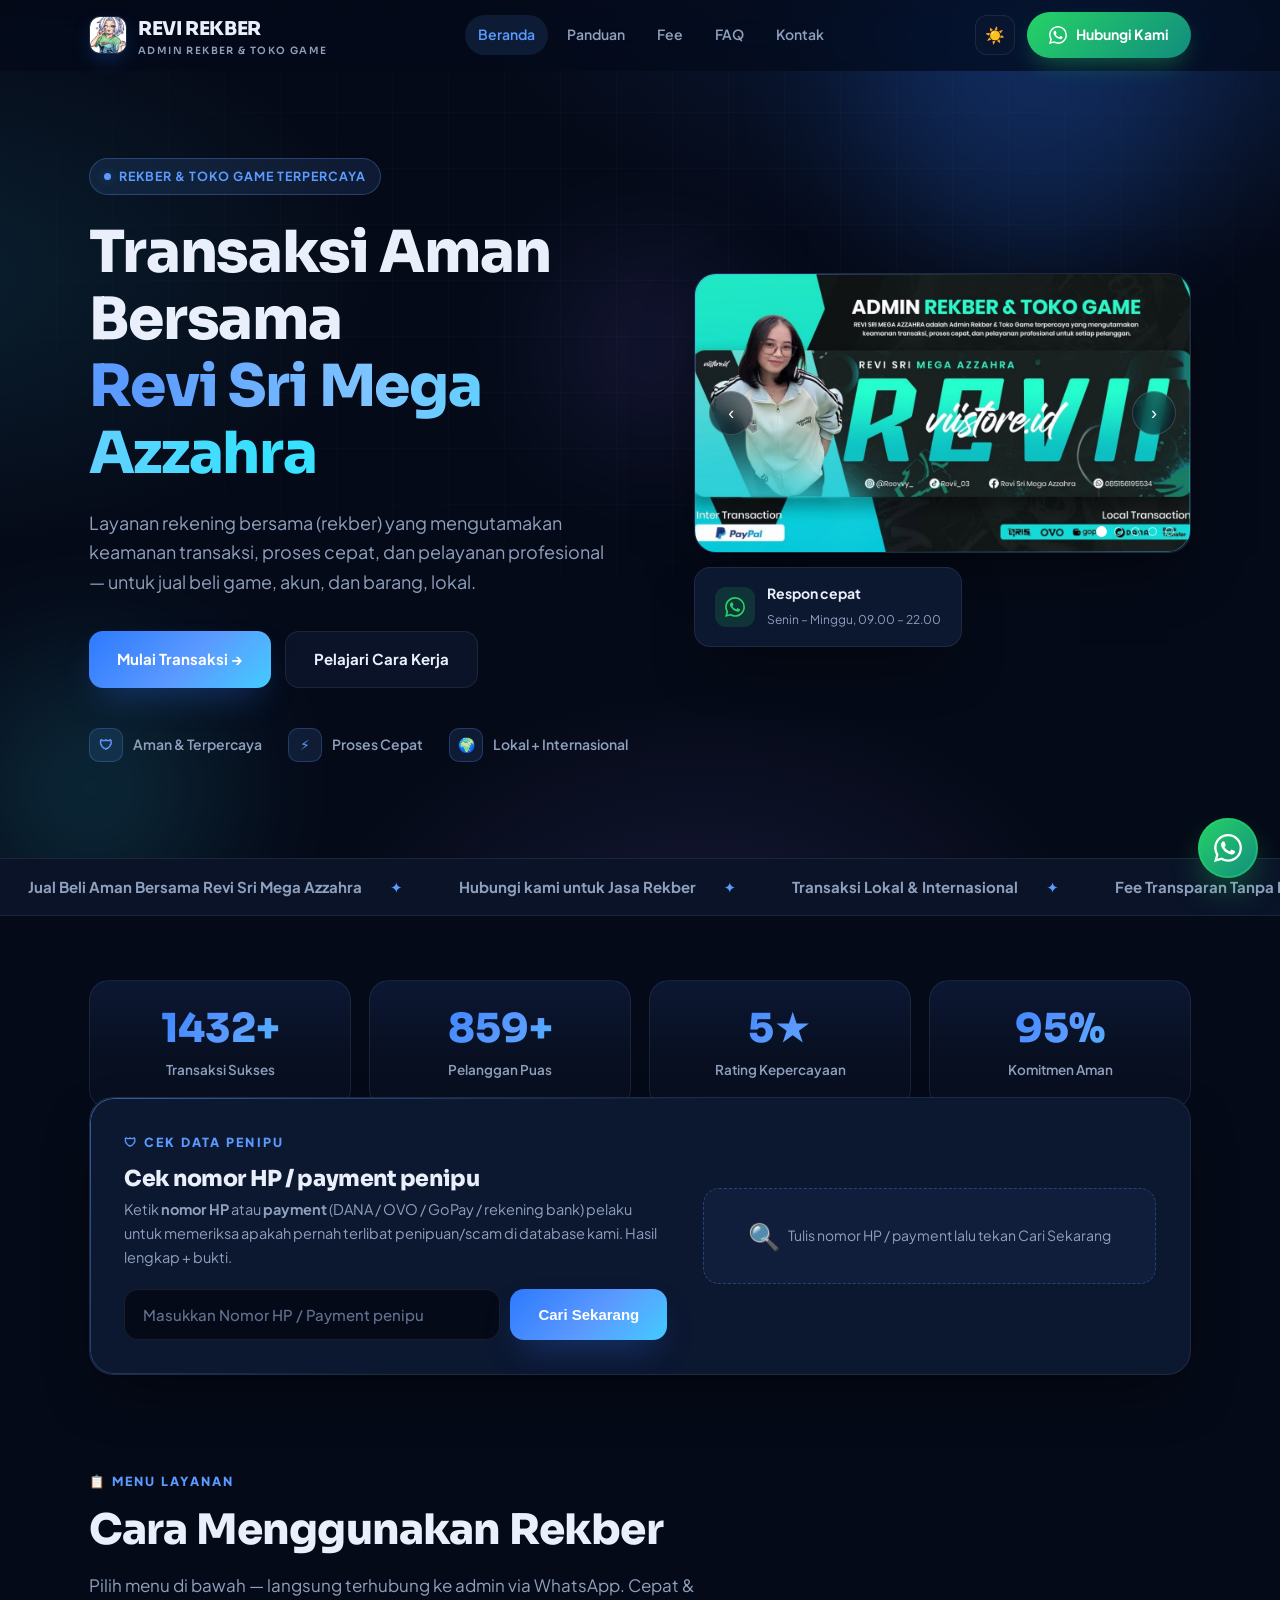
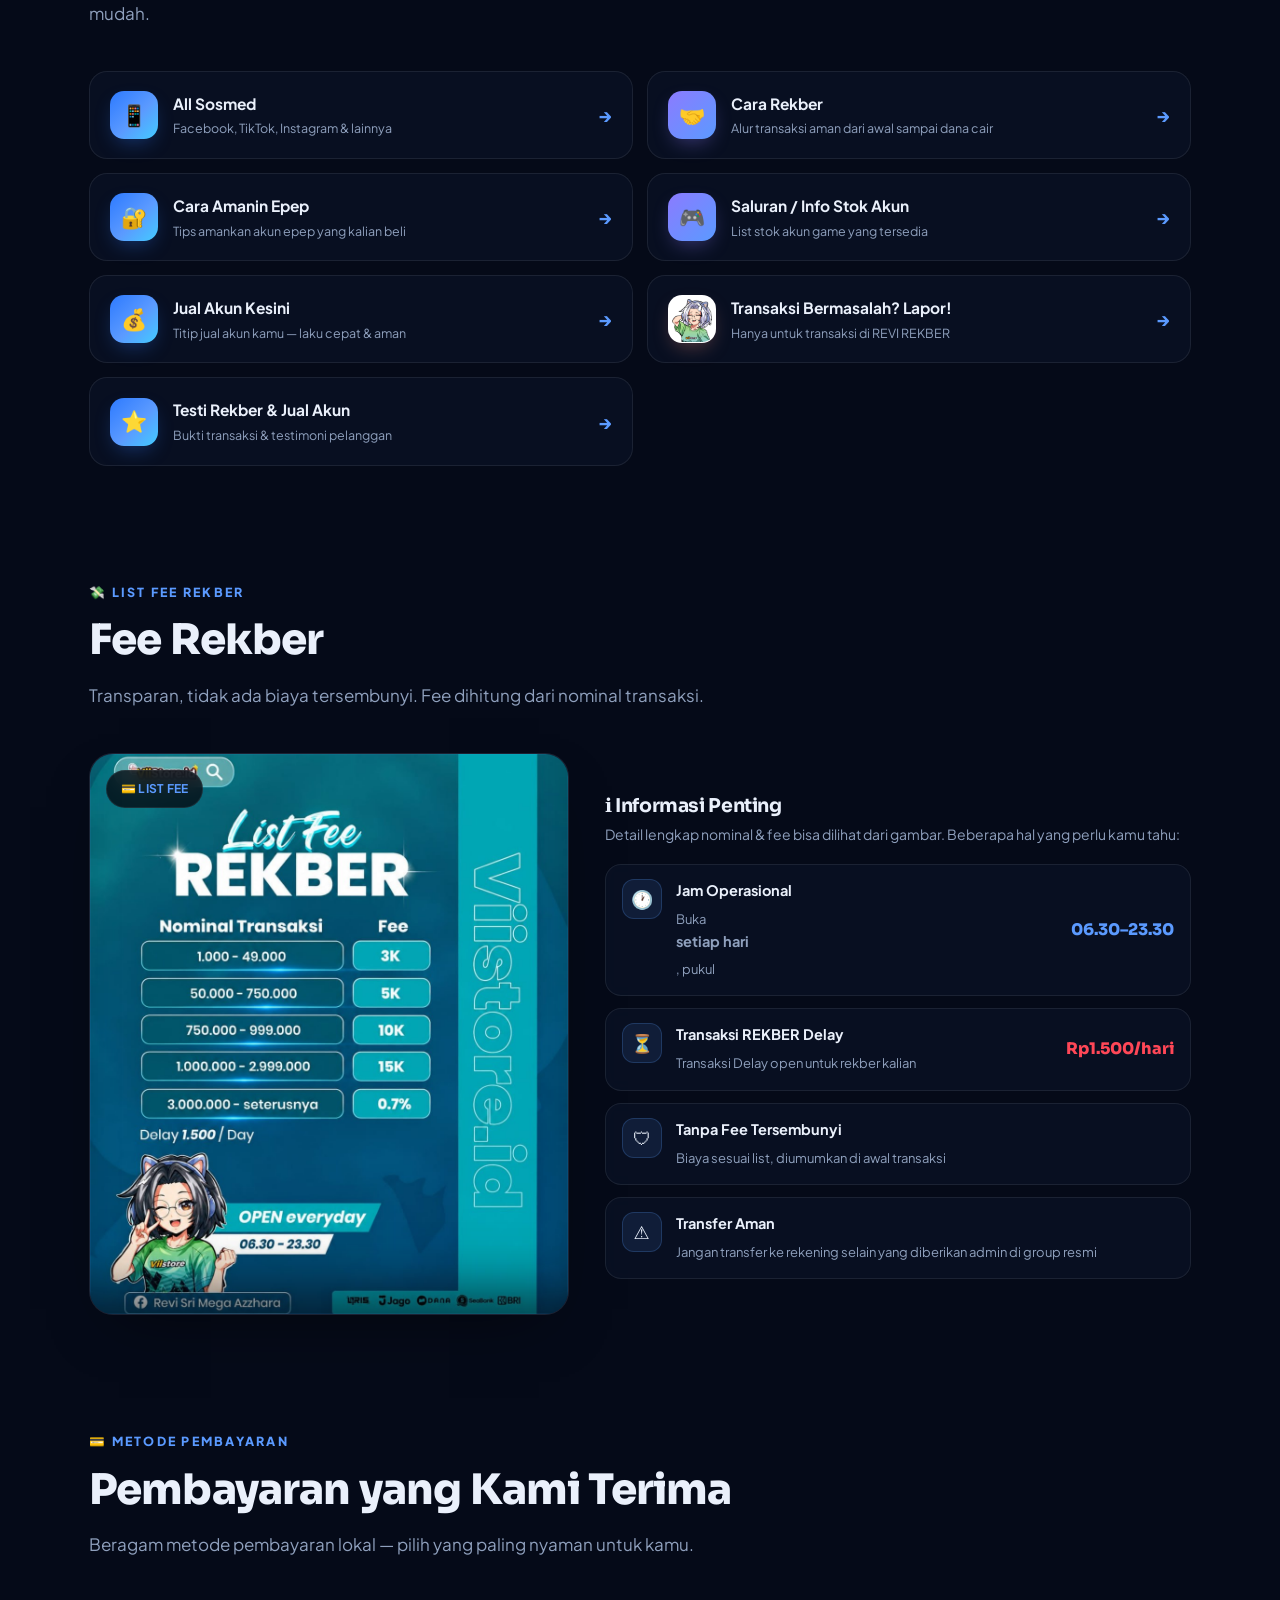
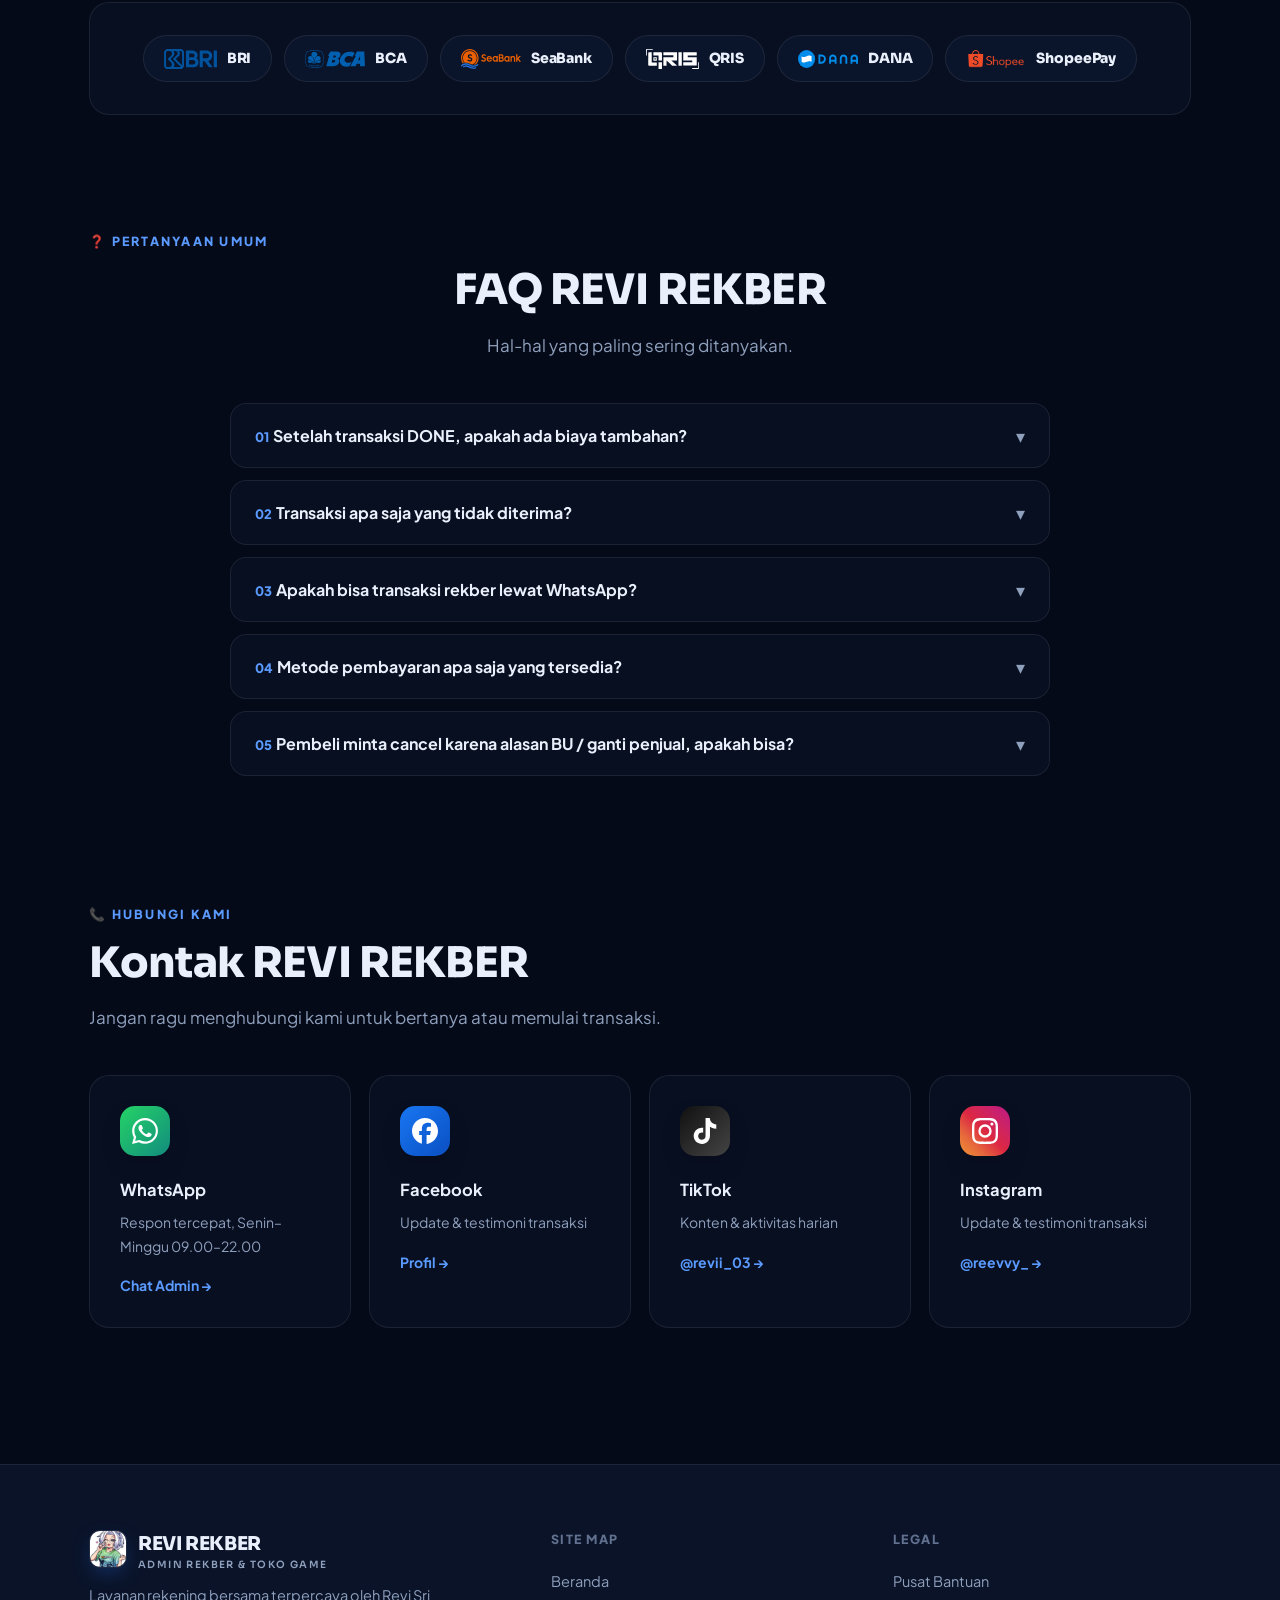
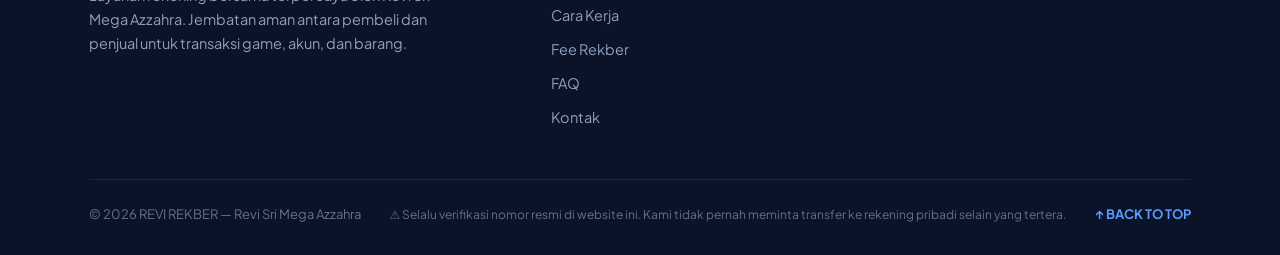
==== commit 7b043f5b: "Carousel: tambah slide ke-5 banner Laporkan Penipu + badge 'Klik → Laporkan Penipu Sekarang Juga' (-" ====
--- a/index.html
+++ b/index.html
@@ -823,12 +823,18 @@
         <span class="hint-txt"><b>Klik → Chat Admin</b><small>Jasa Rebind &amp; Hapus Akun Epep</small></span>
         <span class="hint-arrow">▼</span>
       </div>
+      <div class="banner-cta-hint" id="bannerLapor" onclick="window.open(waLink(CONFIG.waLaporMessage),'_blank')">
+        <span class="hint-ic"><svg><use href="#i-wa"/></svg></span>
+        <span class="hint-txt"><b>Klik → Laporkan Penipu Sekarang Juga</b><small>Lapor pelaku penipuan / scam</small></span>
+        <span class="hint-arrow">▼</span>
+      </div>
       <div class="carousel" id="carousel">
         <div class="carousel-track" id="carouselTrack">
           <div class="carousel-slide"><img src="img/banner-local.jpg" alt="Transaksi Lokal — Rekber Lokal" onclick="openModal(this.src)"></div>
           <div class="carousel-slide"><img src="img/banner-intl-1.jpg" alt="Promo Banner 1" onclick="openModal(this.src)"></div>
           <div class="carousel-slide"><img src="img/banner-intl-2.jpg" alt="Promo Banner 2" onclick="openModal(this.src)"></div>
           <div class="carousel-slide"><img class="banner-cta" src="img/banner-epep.jpg" alt="Amanin Akun Epep — Hubungi Admin" onclick="window.open(waLink(CONFIG.waRebindMessage),'_blank')"></div>
+          <div class="carousel-slide"><img class="banner-cta" src="img/banner-lapor.jpg" alt="Laporkan Penipu — Hubungi Admin" onclick="window.open(waLink(CONFIG.waLaporMessage),'_blank')"></div>
         </div>
         <button class="carousel-arrow prev" onclick="moveCarousel(-1)">‹</button>
         <button class="carousel-arrow next" onclick="moveCarousel(1)">›</button>
@@ -837,6 +843,7 @@
           <span class="carousel-dot" onclick="goCarousel(1)"></span>
           <span class="carousel-dot" onclick="goCarousel(2)"></span>
           <span class="carousel-dot" onclick="goCarousel(3)"></span>
+          <span class="carousel-dot" onclick="goCarousel(4)"></span>
         </div>
       </div>
       <div class="floating-card">
@@ -1423,8 +1430,11 @@
 function renderCarousel(){
   track.style.transform = `translateX(-${slide*100}%)`;
   dots.forEach((d,i)=>d.classList.toggle("active", i===slide));
-  const hint = document.getElementById("bannerHint");
-  if(hint) hint.classList.toggle("show", slide === dots.length - 1);
+  const last = dots.length - 1;
+  const hintEpep = document.getElementById("bannerHint");
+  const hintLapor = document.getElementById("bannerLapor");
+  if(hintEpep) hintEpep.classList.toggle("show", slide === last - 1);
+  if(hintLapor) hintLapor.classList.toggle("show", slide === last);
 }
 function restartCarousel(){
   clearInterval(timer);
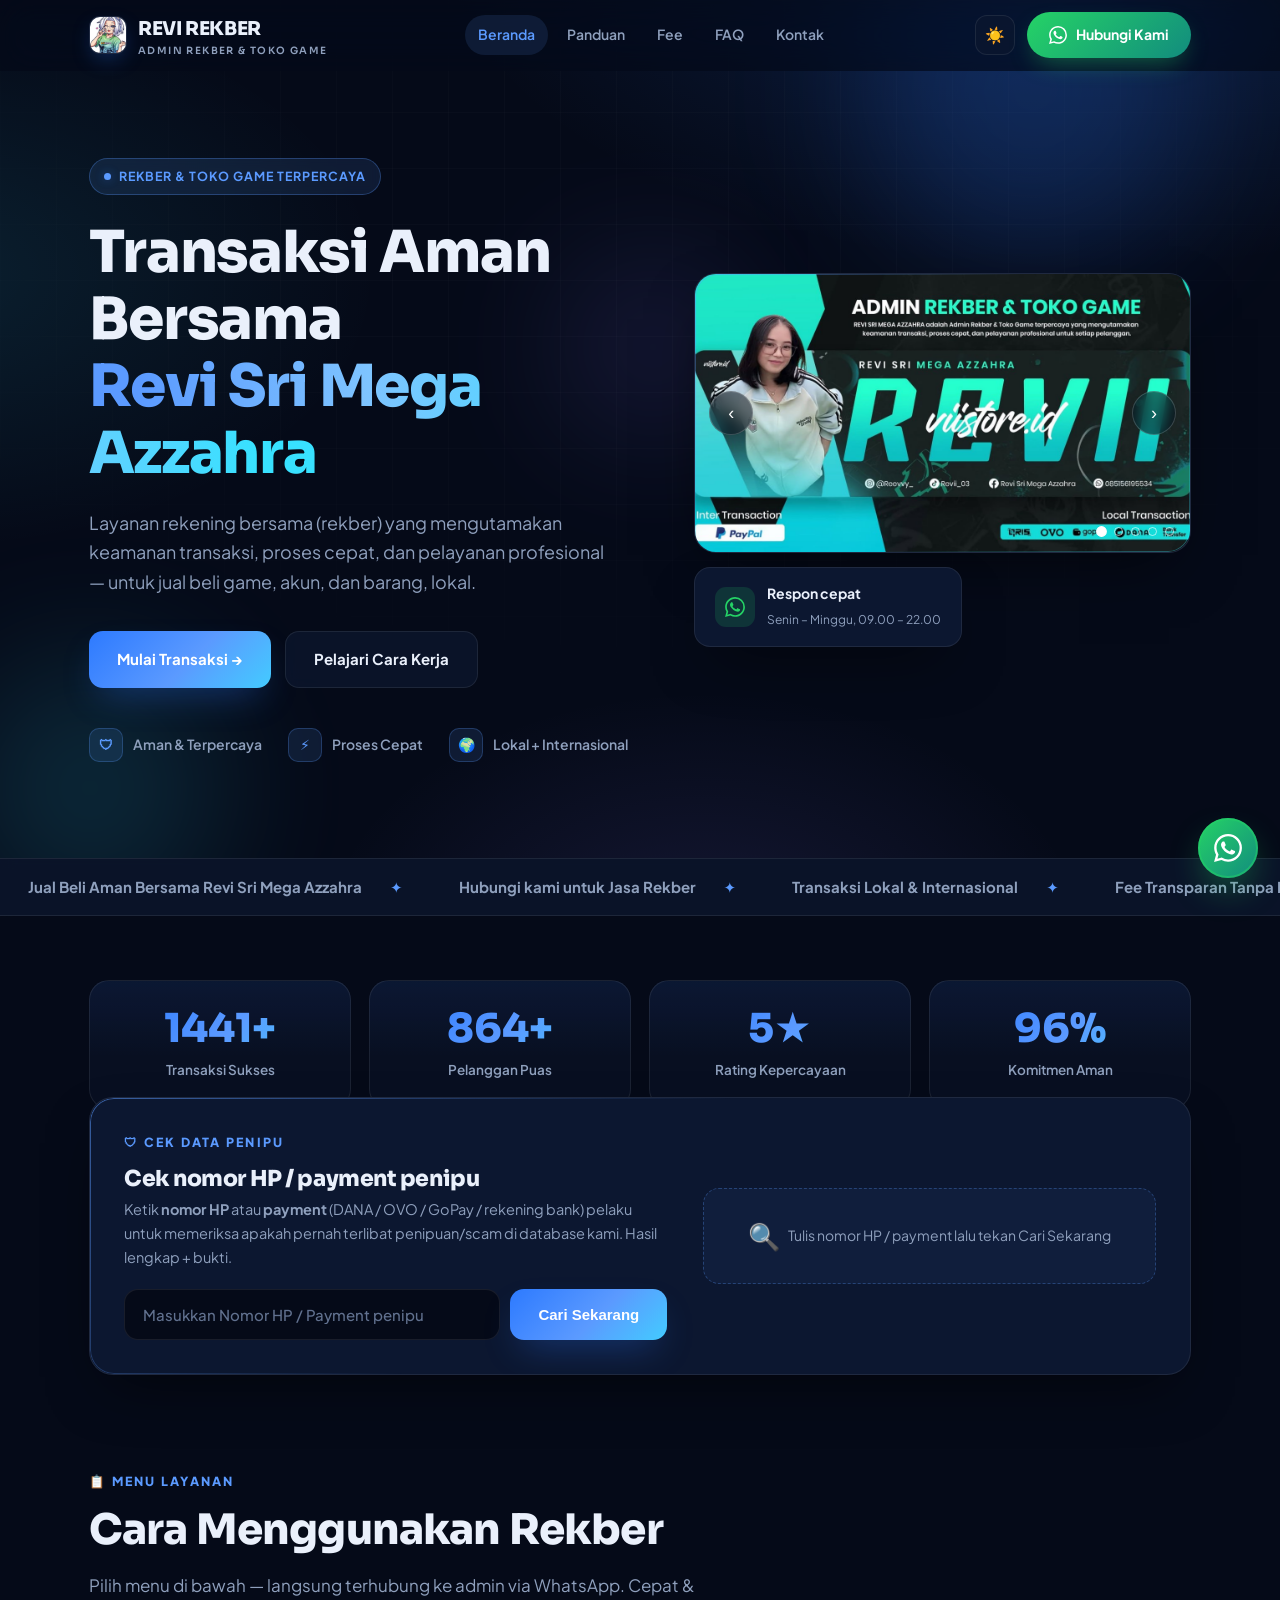
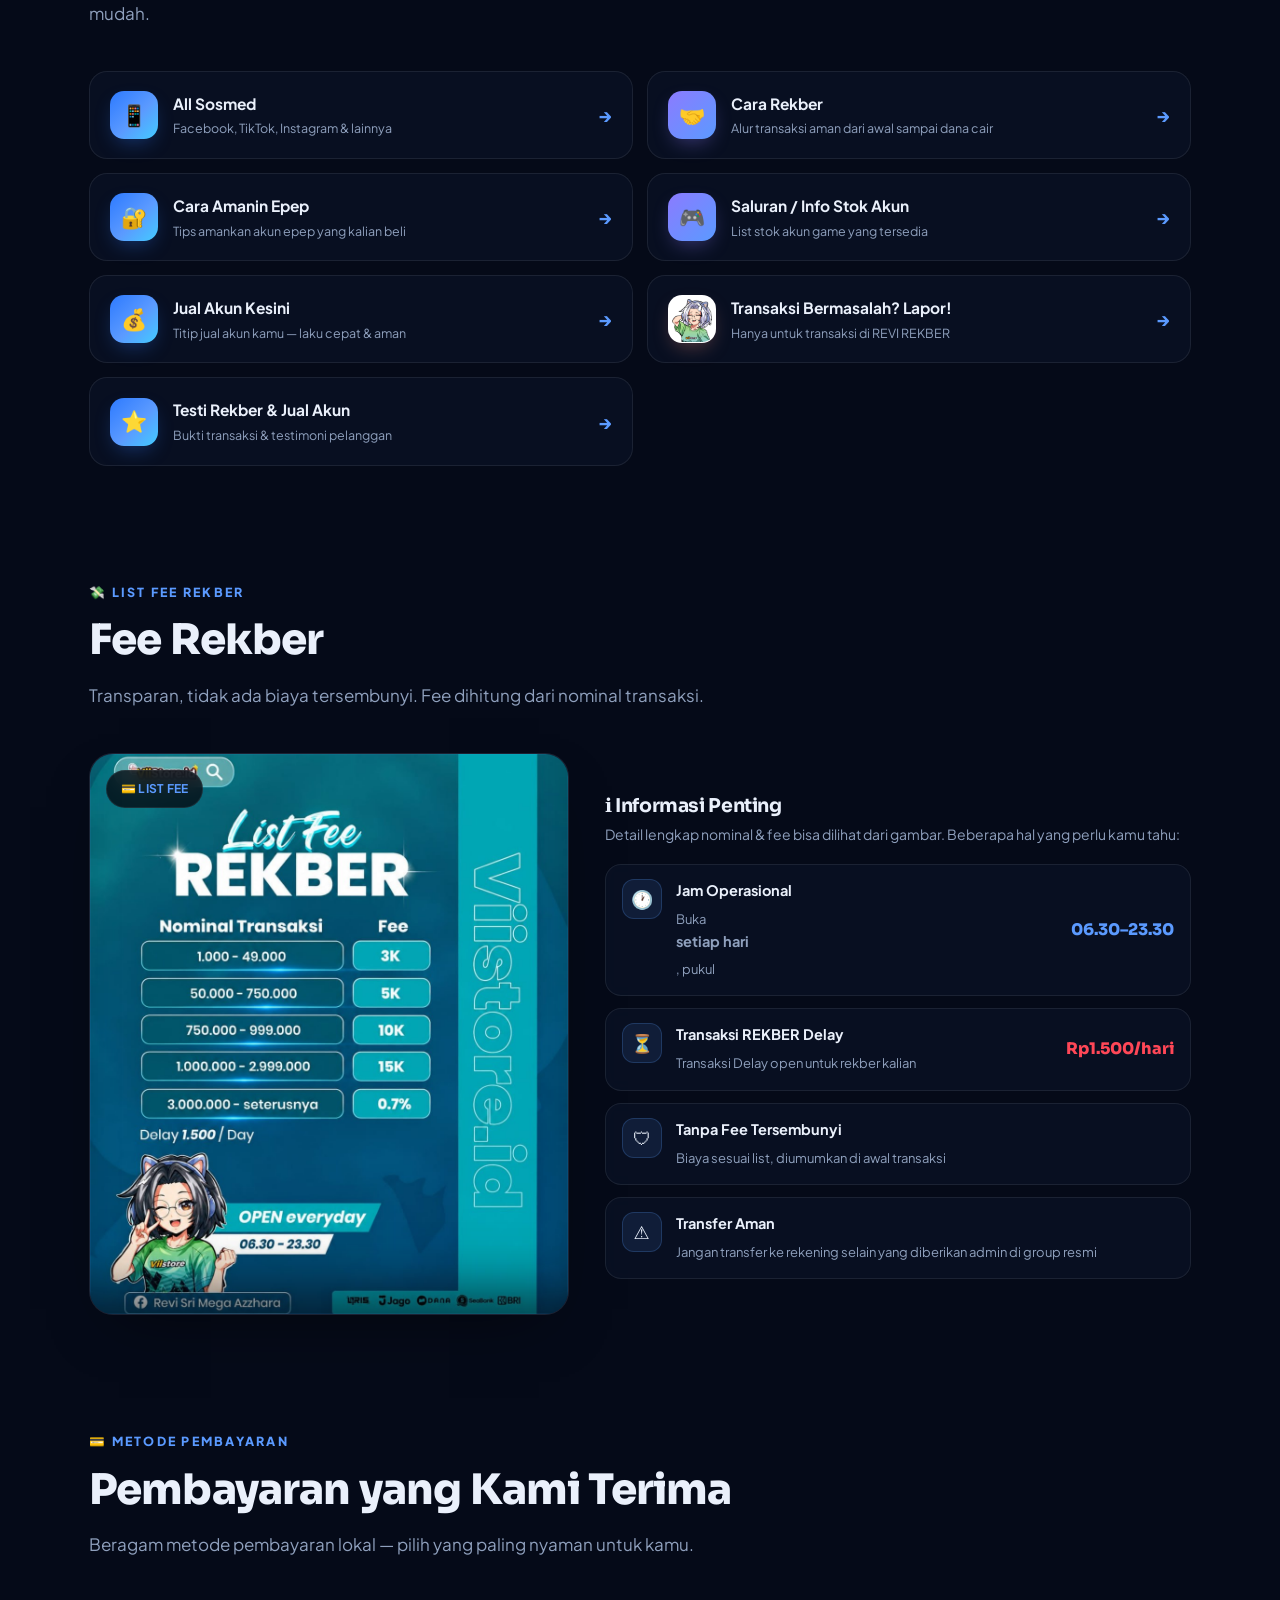
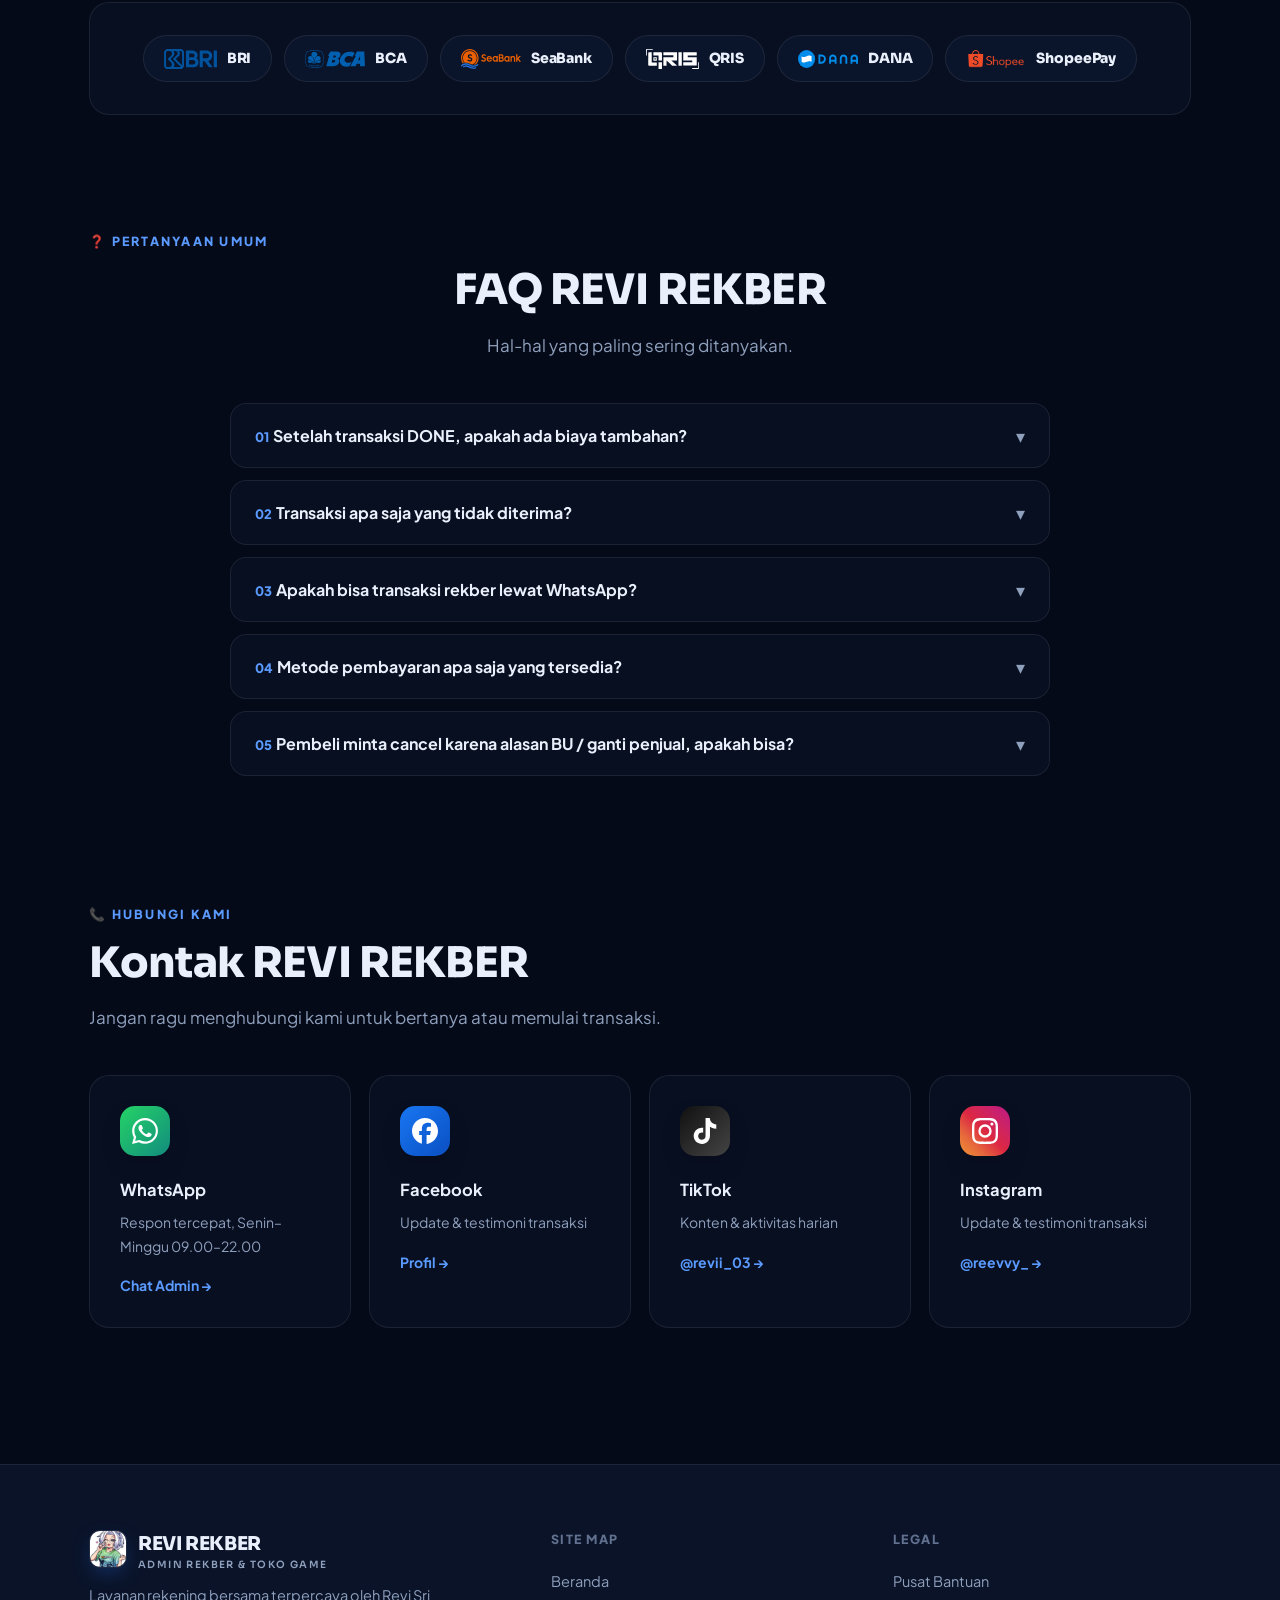
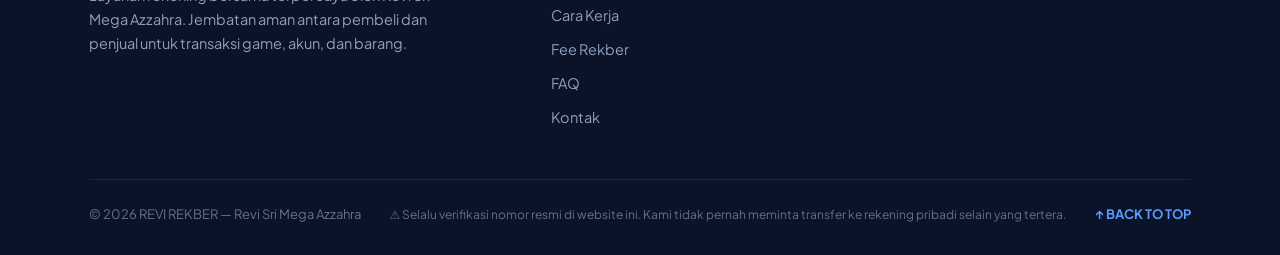
==== commit af1ac0b8: "Carousel: reorder slide (local, Epep, Lapor, intl-1, intl-2); timer rata 3 detik; badge Epep di slid" ====
--- a/index.html
+++ b/index.html
@@ -830,12 +830,12 @@
       </div>
       <div class="carousel" id="carousel">
         <div class="carousel-track" id="carouselTrack">
-          <div class="carousel-slide"><img src="img/banner-local.jpg" alt="Transaksi Lokal — Rekber Lokal" onclick="openModal(this.src)"></div>
-          <div class="carousel-slide"><img src="img/banner-intl-1.jpg" alt="Promo Banner 1" onclick="openModal(this.src)"></div>
-          <div class="carousel-slide"><img src="img/banner-intl-2.jpg" alt="Promo Banner 2" onclick="openModal(this.src)"></div>
-          <div class="carousel-slide"><img class="banner-cta" src="img/banner-epep.jpg" alt="Amanin Akun Epep — Hubungi Admin" onclick="window.open(waLink(CONFIG.waRebindMessage),'_blank')"></div>
-          <div class="carousel-slide"><img class="banner-cta" src="img/banner-lapor.jpg" alt="Laporkan Penipu — Hubungi Admin" onclick="window.open(waLink(CONFIG.waLaporMessage),'_blank')"></div>
-        </div>
+                  <div class="carousel-slide"><img src="img/banner-local.jpg" alt="Transaksi Lokal — Rekber Lokal" onclick="openModal(this.src)"></div>
+                  <div class="carousel-slide"><img class="banner-cta" src="img/banner-epep.jpg" alt="Amanin Akun Epep — Hubungi Admin" onclick="window.open(waLink(CONFIG.waRebindMessage),'_blank')"></div>
+                  <div class="carousel-slide"><img class="banner-cta" src="img/banner-lapor.jpg" alt="Laporkan Penipu — Hubungi Admin" onclick="window.open(waLink(CONFIG.waLaporMessage),'_blank')"></div>
+                  <div class="carousel-slide"><img src="img/banner-intl-1.jpg" alt="Promo Banner 1" onclick="openModal(this.src)"></div>
+                  <div class="carousel-slide"><img src="img/banner-intl-2.jpg" alt="Promo Banner 2" onclick="openModal(this.src)"></div>
+                </div>
         <button class="carousel-arrow prev" onclick="moveCarousel(-1)">‹</button>
         <button class="carousel-arrow next" onclick="moveCarousel(1)">›</button>
         <div class="carousel-nav">
@@ -1430,16 +1430,14 @@
 function renderCarousel(){
   track.style.transform = `translateX(-${slide*100}%)`;
   dots.forEach((d,i)=>d.classList.toggle("active", i===slide));
-  const last = dots.length - 1;
   const hintEpep = document.getElementById("bannerHint");
   const hintLapor = document.getElementById("bannerLapor");
-  if(hintEpep) hintEpep.classList.toggle("show", slide === last - 1);
-  if(hintLapor) hintLapor.classList.toggle("show", slide === last);
+  if(hintEpep) hintEpep.classList.toggle("show", slide === 1);
+  if(hintLapor) hintLapor.classList.toggle("show", slide === 2);
 }
 function restartCarousel(){
   clearInterval(timer);
-  const delay = slide === dots.length - 1 ? 5000 : 2000;
-  timer = setInterval(()=>moveCarousel(1), delay);
+  timer = setInterval(()=>moveCarousel(1), 3000);
 }
 restartCarousel();
 track.addEventListener("mouseenter", ()=>clearInterval(timer));
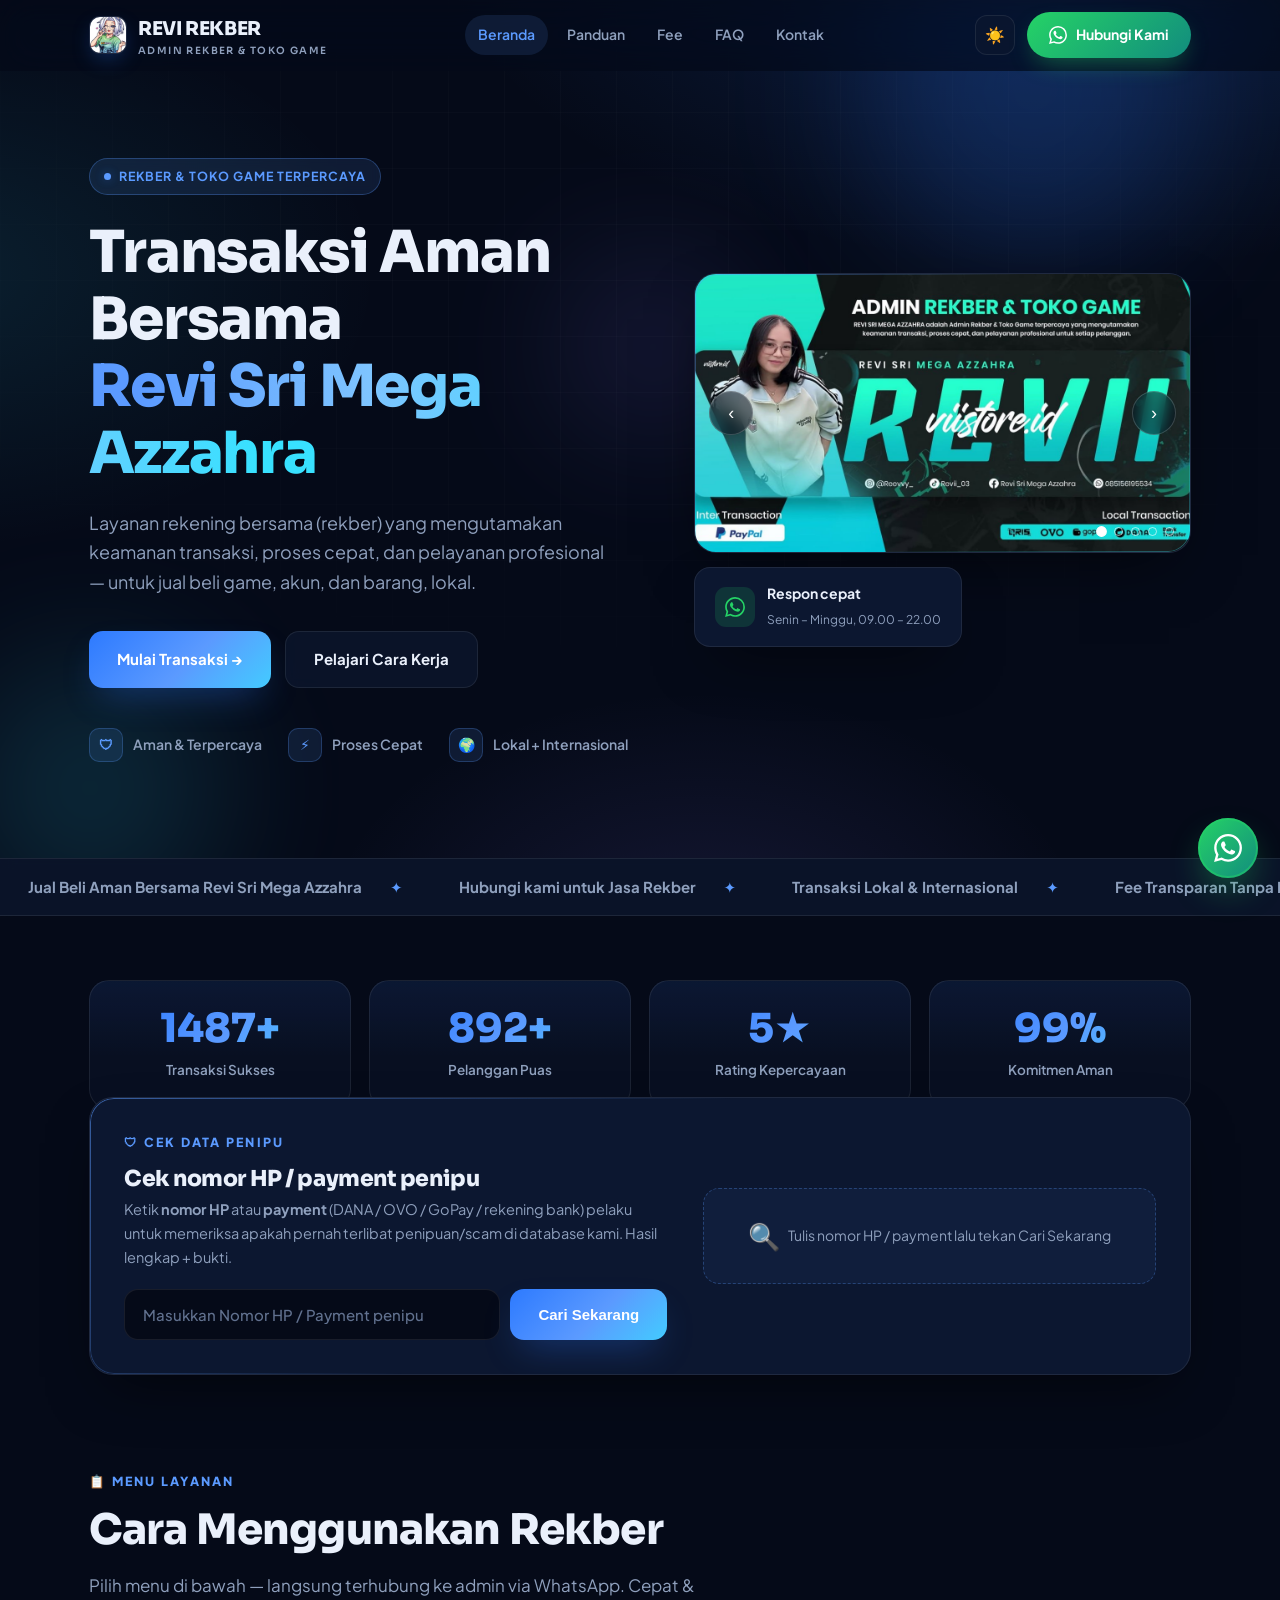
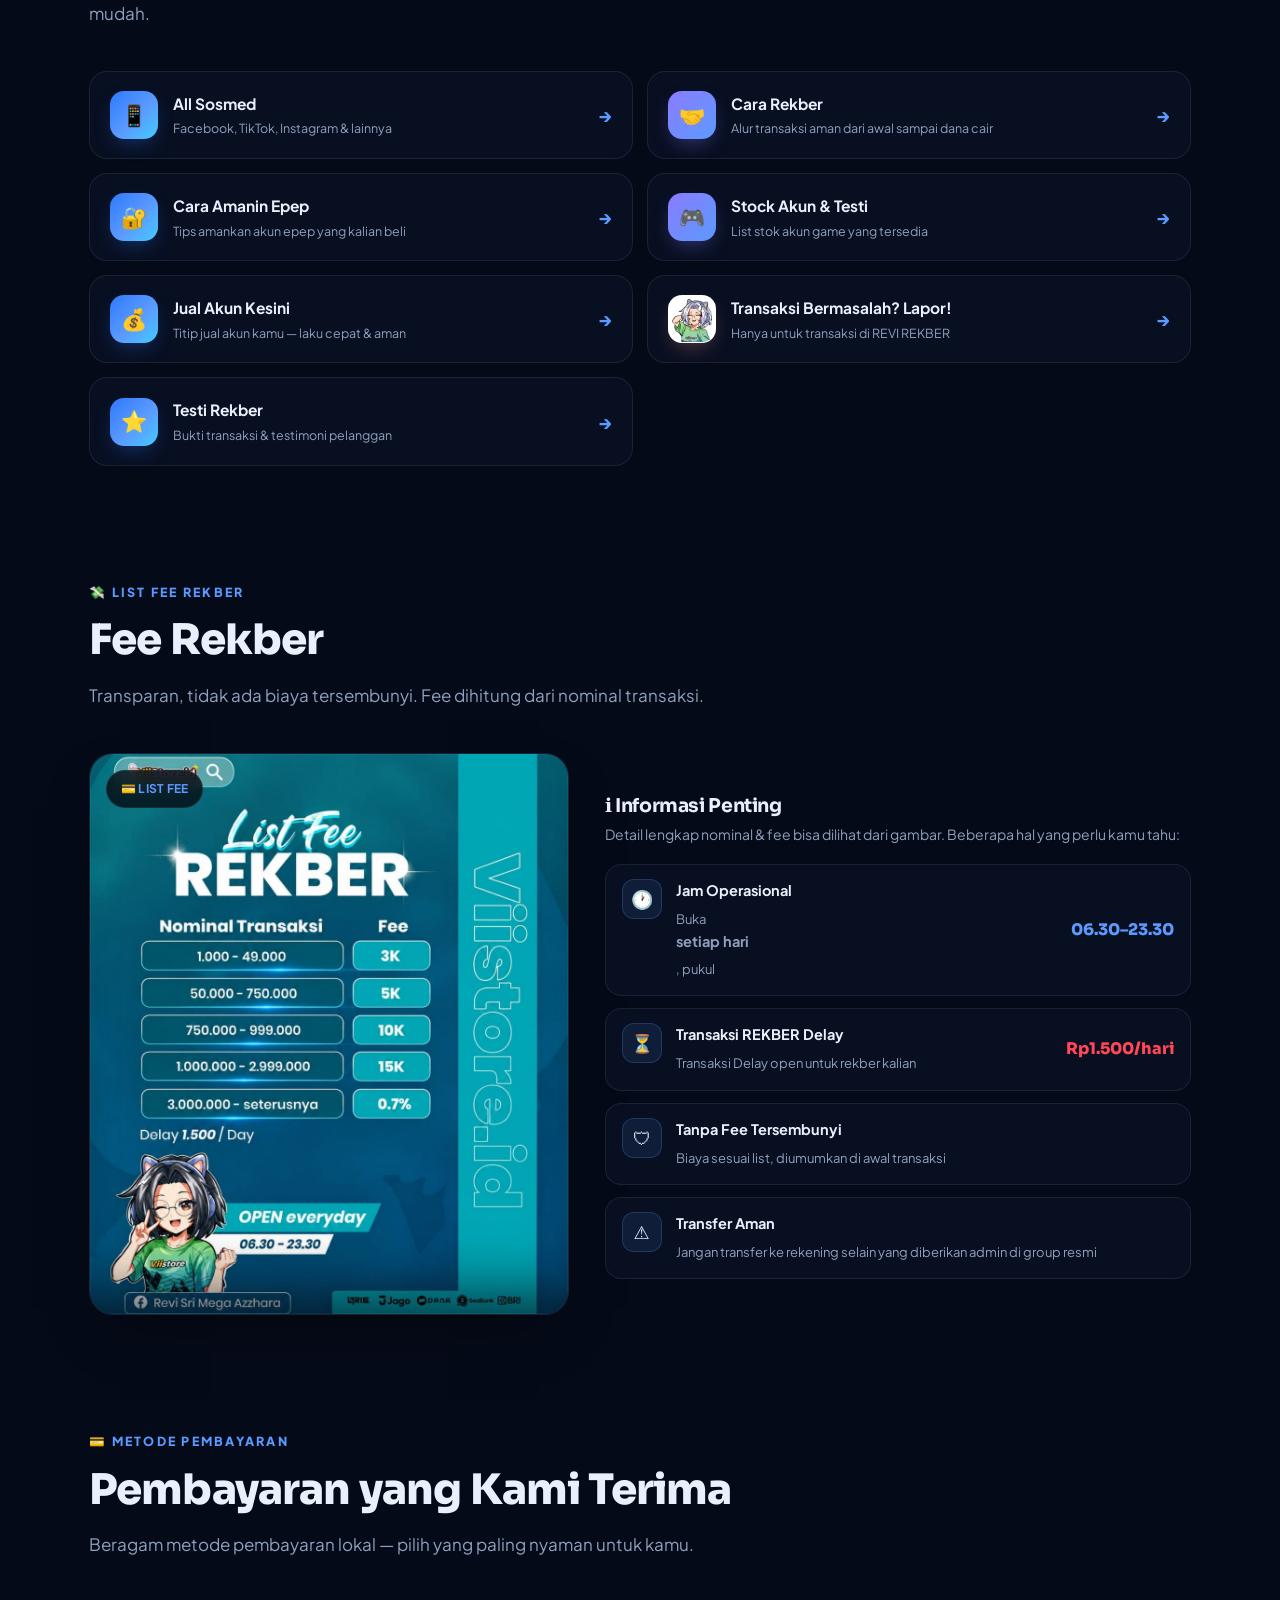
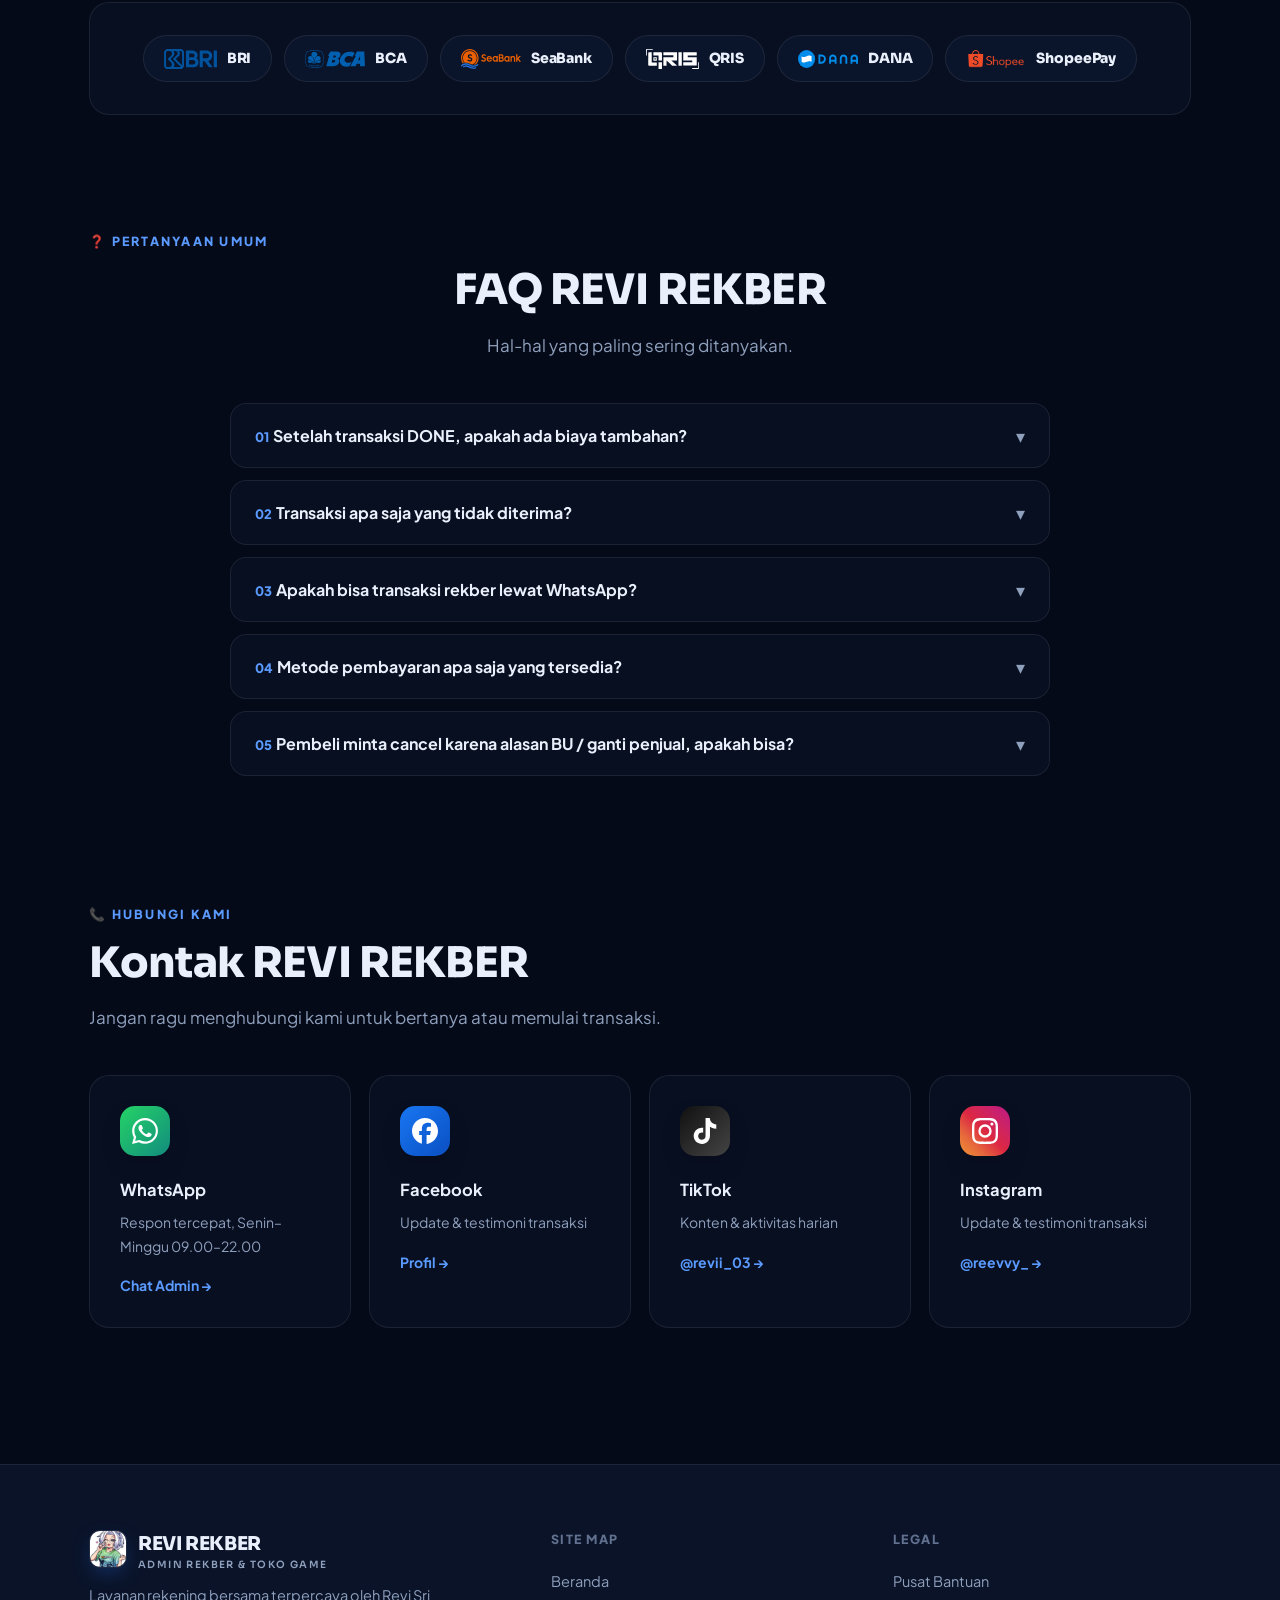
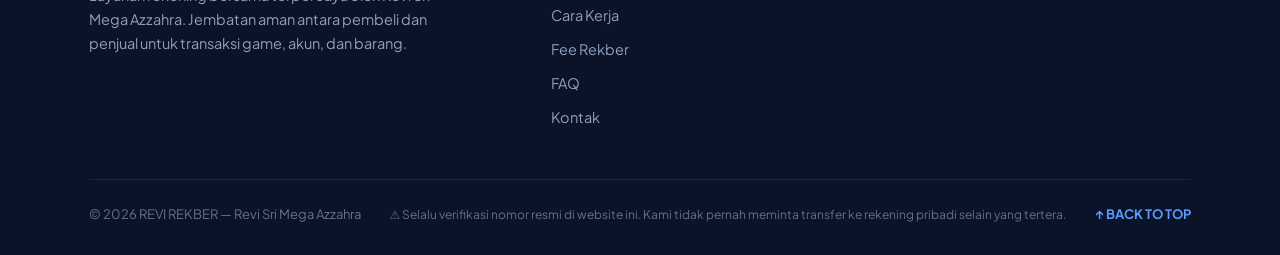
==== commit d932488c: "Update stock and testimonial menu links" ====
--- a/index.html
+++ b/index.html
@@ -915,7 +915,7 @@
         <span class="mi-ic">🔐</span><span class="mi-txt"><b>Cara Amanin Epep</b><small>Tips amankan akun epep yang kalian beli</small></span><span class="mi-arr">→</span>
       </a>
       <a class="menu-item reveal" data-external="https://whatsapp.com/channel/0029VbAfQxzA2pLCKvBl4m46" href="https://whatsapp.com/channel/0029VbAfQxzA2pLCKvBl4m46" target="_blank" rel="noopener">
-        <span class="mi-ic">🎮</span><span class="mi-txt"><b>Saluran / Info Stok Akun</b><small>List stok akun game yang tersedia</small></span><span class="mi-arr">→</span>
+        <span class="mi-ic">🎮</span><span class="mi-txt"><b>Stock Akun &amp; Testi</b><small>List stok akun game yang tersedia</small></span><span class="mi-arr">→</span>
       </a>
       <a class="menu-item reveal d1" data-sell href="#">
         <span class="mi-ic">💰</span><span class="mi-txt"><b>Jual Akun Kesini</b><small>Titip jual akun kamu — laku cepat &amp; aman</small></span><span class="mi-arr">→</span>
@@ -923,8 +923,8 @@
       <a class="menu-item reveal d2" data-lapor href="#">
         <span class="mi-ic img-ic"><img src="img/lapor-ikon.jpg" alt="Lapor Masalah" loading="lazy"></span><span class="mi-txt"><b>Transaksi Bermasalah? Lapor!</b><small>Hanya untuk transaksi di REVI REKBER</small></span><span class="mi-arr">→</span>
       </a>
-      <a class="menu-item reveal d2" data-testi href="#">
-        <span class="mi-ic">⭐</span><span class="mi-txt"><b>Testi Rekber &amp; Jual Akun</b><small>Bukti transaksi &amp; testimoni pelanggan</small></span><span class="mi-arr">→</span>
+      <a class="menu-item reveal d2" data-external="https://web.facebook.com/100093453295456/posts/731615779963525/?app=fbl&amp;_rdc=1&amp;_rdr#" href="https://web.facebook.com/100093453295456/posts/731615779963525/?app=fbl&amp;_rdc=1&amp;_rdr#" target="_blank" rel="noopener">
+        <span class="mi-ic">⭐</span><span class="mi-txt"><b>Testi Rekber</b><small>Bukti transaksi &amp; testimoni pelanggan</small></span><span class="mi-arr">→</span>
       </a>
     </div>
   </div>
